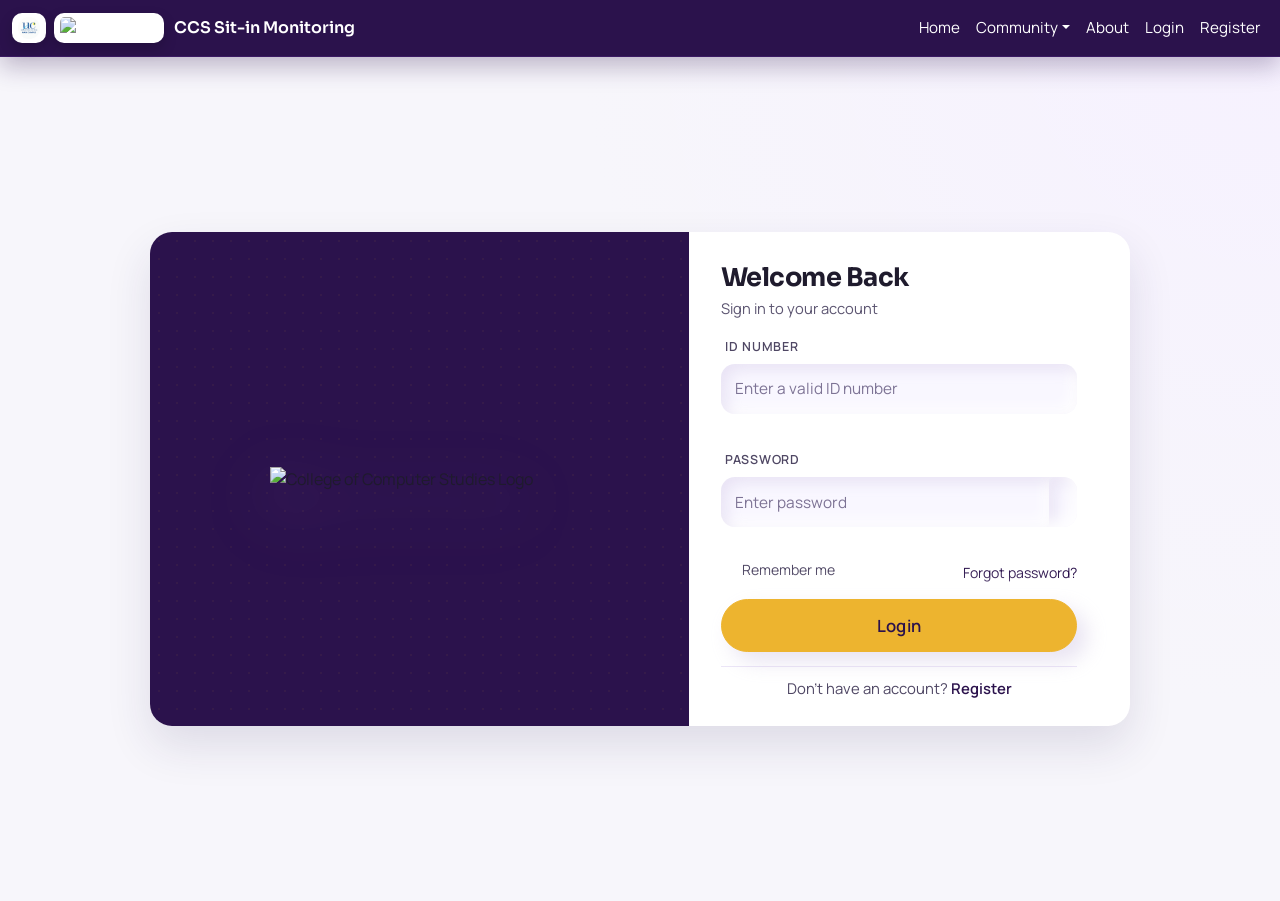
==== admin-dashboard.html @ 580204c5 "Update the UI for login/register, rules feature, and upload images" ====
<!DOCTYPE html>
<html lang="en">
<head>
    <meta charset="UTF-8">
    <meta name="viewport" content="width=device-width, initial-scale=1.0">
    <title>Admin Dashboard - CCS Sit-in Monitoring System</title>
    <link href="https://cdn.jsdelivr.net/npm/bootstrap@5.3.2/dist/css/bootstrap.min.css" rel="stylesheet">
    <link href="https://fonts.googleapis.com/css2?family=Manrope:wght@400;500;600;700;800&family=Sora:wght@500;600;700;800&display=swap" rel="stylesheet">
    <link href="https://cdn.jsdelivr.net/npm/remixicon@4.5.0/fonts/remixicon.css" rel="stylesheet">
    <script src="https://cdn.jsdelivr.net/npm/chart.js@4.4.3/dist/chart.umd.min.js"></script>
    <style>
        *, *::before, *::after { box-sizing: border-box; }

        :root {
            --font-body: 'Manrope', 'Segoe UI', system-ui, sans-serif;
            --font-display: 'Sora', 'Segoe UI', system-ui, sans-serif;
            --bg-0: #081325;
            --bg-1: #0a1d34;
            --bg-2: #0f2b46;
            --panel: rgba(255, 255, 255, 0.06);
            --border: rgba(255, 255, 255, 0.1);
            --text: #e6edf7;
            --muted: rgba(230, 237, 247, 0.62);
            --accent: #2196f3;
            --accent-2: #57c6ff;
            --shadow: 0 18px 50px rgba(0, 0, 0, 0.28);
        }

        body {
            margin: 0;
            min-height: 100vh;
            font-family: var(--font-body);
            background:
                radial-gradient(circle at top left, rgba(33, 150, 243, 0.15), transparent 32%),
                radial-gradient(circle at bottom right, rgba(124, 58, 237, 0.16), transparent 30%),
                linear-gradient(135deg, var(--bg-0) 0%, var(--bg-1) 42%, var(--bg-2) 100%);
            color: var(--text);
            overflow-x: hidden;
        }

        h1, h2, h3, h4, h5, h6,
        .navbar-brand,
        .hero-title,
        .section-title {
            font-family: var(--font-display);
        }

        i[class^="ri-"] {
            font-size: 1.05em;
            vertical-align: -0.12em;
        }

        .orb-container { position: fixed; inset: 0; z-index: 0; pointer-events: none; overflow: hidden; }
        .orb {
            position: absolute;
            border-radius: 50%;
            filter: blur(80px);
            opacity: 0.28;
            animation: orbFloat 18s ease-in-out infinite alternate;
        }
        .orb-1 { width: 400px; height: 400px; background: #2196F3; top: -8%; left: -7%; }
        .orb-2 { width: 330px; height: 330px; background: #7c3aed; bottom: -10%; right: -8%; animation-duration: 24s; animation-delay: -5s; }
        .orb-3 { width: 270px; height: 270px; background: #06b6d4; top: 52%; left: 58%; animation-duration: 22s; animation-delay: -10s; }
        @keyframes orbFloat {
            0% { transform: translate(0, 0) scale(1); }
            33% { transform: translate(60px, -35px) scale(1.08); }
            66% { transform: translate(-30px, 45px) scale(0.96); }
            100% { transform: translate(15px, -18px) scale(1.03); }
        }

        .page-wrapper { position: relative; z-index: 1; }
        .navbar {
            background: rgba(15, 34, 60, 0.72);
            backdrop-filter: blur(18px);
            -webkit-backdrop-filter: blur(18px);
            border-bottom: 1px solid rgba(255,255,255,0.08);
        }
        .navbar-brand {
            color: #fff !important;
            font-size: 1rem;
            font-weight: 600;
            display: inline-flex;
            align-items: center;
            gap: 10px;
            white-space: nowrap;
        }
        .brand-logos {
            display: inline-flex;
            align-items: center;
            gap: 8px;
        }
        .brand-logos img {
            height: 30px;
            width: auto;
            background: #ffffff;
            border-radius: 10px;
            padding: 4px 6px;
            box-shadow: 0 6px 14px rgba(0, 0, 0, 0.18);
            object-fit: contain;
        }
        .nav-link { color: rgba(255,255,255,0.8) !important; }
        .nav-link:hover, .nav-link.active { color: #fff !important; }

        .dashboard-shell { padding: 26px 20px 42px; }
        .section-panel { display: none; animation: panelIn 0.3s ease both; }
        .section-panel.active { display: block; }
        @keyframes panelIn { from { opacity: 0; transform: translateY(14px); } to { opacity: 1; transform: translateY(0); } }

        .glass-card {
            background: var(--panel);
            backdrop-filter: blur(18px);
            -webkit-backdrop-filter: blur(18px);
            border: 1px solid var(--border);
            border-radius: 18px;
            box-shadow: var(--shadow);
        }

        .hero-card { padding: 24px; }
        .hero-header {
            display: flex;
            align-items: center;
            gap: 14px;
            margin-bottom: 10px;
        }
        .hero-logo-mark {
            width: 52px;
            height: 52px;
            border-radius: 14px;
            background: #ffffff;
            padding: 8px;
            box-shadow: 0 10px 22px rgba(43, 18, 76, 0.18);
            object-fit: contain;
        }
        .hero-title-wrap { display: flex; flex-direction: column; gap: 2px; }
        .hero-kicker {
            font-size: 0.78rem;
            letter-spacing: 0.12em;
            text-transform: uppercase;
            color: var(--muted);
            font-weight: 600;
        }
        .hero-title { font-size: clamp(1.7rem, 3vw, 2.4rem); font-weight: 800; margin: 0; }
        .hero-subtitle { color: var(--muted); margin-bottom: 22px; max-width: 62ch; }

        .stats-grid { display: grid; grid-template-columns: repeat(auto-fit, minmax(170px, 1fr)); gap: 14px; }
        .stat-box {
            padding: 18px 16px;
            border-radius: 14px;
            background: rgba(255,255,255,0.04);
            border: 1px solid rgba(255,255,255,0.08);
        }
        .stat-number { font-size: 1.8rem; font-weight: 800; color: #8fd0ff; line-height: 1.1; }
        .stat-label { color: rgba(255,255,255,0.58); font-size: 0.83rem; text-transform: uppercase; letter-spacing: 0.06em; }

        .content-grid { margin-top: 20px; display: grid; grid-template-columns: 1fr 1fr; gap: 20px; }
        .content-card { padding: 22px; }
        .section-title { font-size: 1.03rem; font-weight: 700; margin-bottom: 14px; display: flex; align-items: center; gap: 8px; }
        .section-title i { color: #8fd0ff; }
        .leaderboard-layout { margin-top: 20px; display: grid; grid-template-columns: 1.25fr 0.95fr; gap: 20px; align-items: start; }
        .leaderboard-column { display: flex; flex-direction: column; gap: 20px; }

        .btn-primary-gradient {
            border: none;
            color: #fff;
            border-radius: 12px;
            font-weight: 600;
            padding: 10px 16px;
            background: linear-gradient(135deg, #2196f3, #1976d2);
            box-shadow: 0 8px 26px rgba(33, 150, 243, 0.28);
        }
        .btn-primary-gradient:hover { color: #fff; transform: translateY(-1px); }
        .btn-outline-soft {
            border: 1px solid rgba(255,255,255,0.16);
            color: var(--text);
            border-radius: 12px;
            background: rgba(255,255,255,0.04);
        }
        .btn-outline-soft:hover { color: #fff; background: rgba(255,255,255,0.09); }

        .form-label { color: rgba(255,255,255,0.68); font-size: 0.86rem; margin-bottom: 6px; }
        .form-control, .form-select {
            background: rgba(255,255,255,0.07);
            border: 1px solid rgba(255,255,255,0.12);
            border-radius: 12px;
            color: #fff;
            padding: 10px 12px;
        }
        .form-control::placeholder { color: rgba(255,255,255,0.34); }
        .form-control:focus, .form-select:focus {
            border-color: rgba(33,150,243,0.5);
            background: rgba(255,255,255,0.1);
            box-shadow: 0 0 0 3px rgba(33,150,243,0.14);
            color: #fff;
        }
        .form-select option { background: #10263d; color: #fff; }

        .table-dark-surface {
            --bs-table-bg: transparent;
            --bs-table-color: rgba(255,255,255,0.86);
            --bs-table-border-color: rgba(255,255,255,0.08);
            margin-bottom: 0;
        }
        .table-dark-surface thead th {
            color: #cfe8ff;
            font-size: 0.8rem;
            text-transform: uppercase;
            letter-spacing: 0.04em;
            border-bottom: 1px solid rgba(255,255,255,0.12);
            white-space: nowrap;
        }

        .toast-container-custom {
            position: fixed;
            top: 70px;
            right: 18px;
            z-index: 9999;
            display: flex;
            flex-direction: column;
            gap: 10px;
        }
        .toast-notif {
            padding: 12px 16px;
            border-radius: 12px;
            color: #fff;
            font-size: 0.92rem;
            min-width: 280px;
            backdrop-filter: blur(12px);
            border: 1px solid rgba(255,255,255,0.1);
            animation: toastIn 0.35s ease both;
            display: flex;
            align-items: center;
            gap: 8px;
        }
        .toast-notif.success { background: rgba(22,163,74,0.85); }
        .toast-notif.error { background: rgba(220,38,38,0.85); }
        .toast-notif.warning { background: rgba(234,179,8,0.85); color: #1a1a1a; }
        @keyframes toastIn { from { opacity: 0; transform: translateX(30px); } to { opacity: 1; transform: translateX(0); } }
        @keyframes toastOut { to { opacity: 0; transform: translateX(30px); } }

        .empty-note { color: var(--muted); font-size: 0.9rem; }
        .announcement-feed {
            display: flex;
            flex-direction: column;
            gap: 14px;
            max-height: 540px;
            overflow: auto;
            padding-right: 8px;
        }
        .announcement-feed-item {
            padding: 14px 16px;
            border-radius: 14px;
            background: rgba(255,255,255,0.045);
            border: 1px solid rgba(255,255,255,0.08);
        }
        .announcement-feed-item .announcement-head {
            display: flex;
            flex-wrap: wrap;
            gap: 8px;
            align-items: center;
            margin-bottom: 8px;
            color: #d7ebff;
            font-size: 0.82rem;
        }
        .announcement-feed-item .announcement-title {
            font-weight: 700;
            margin-bottom: 6px;
        }
        .announcement-feed-item .announcement-body {
            color: rgba(255,255,255,0.82);
            line-height: 1.65;
            font-size: 0.94rem;
        }
        .feedback-feed {
            display: flex;
            flex-direction: column;
            gap: 14px;
            max-height: 540px;
            overflow: auto;
            padding-right: 8px;
        }
        .feedback-feed-item {
            padding: 14px 16px;
            border-radius: 14px;
            background: rgba(255,255,255,0.045);
            border: 1px solid rgba(255,255,255,0.08);
        }
        .feedback-feed-item .feedback-head {
            display: flex;
            flex-wrap: wrap;
            gap: 8px;
            align-items: center;
            margin-bottom: 8px;
            color: #d7ebff;
            font-size: 0.82rem;
        }
        .feedback-feed-item .feedback-subject {
            font-weight: 700;
            margin-bottom: 6px;
        }
        .feedback-feed-item .feedback-body {
            color: rgba(255,255,255,0.82);
            line-height: 1.65;
            font-size: 0.94rem;
        }

        @media (max-width: 991px) {
            .stats-grid { grid-template-columns: 1fr; }
            .content-grid { grid-template-columns: 1fr; }
            .leaderboard-layout { grid-template-columns: 1fr; }
        }

        /* Professional Light Theme Override */
        :root {
            --surface-bg: #f7f6fb;
            --surface-card: #ffffff;
            --surface-border: #e6e1f3;
            --text-primary: #1f1b2d;
            --text-muted: #6a637d;
            --brand-primary: #2b124c;
            --brand-primary-hover: #1f0d37;
            --brand-soft: #efe9fb;
            --brand-yellow: #edb42f;
            --brand-yellow-hover: #d9a224;
            --panel: #ffffff;
            --border: #e6e1f3;
            --text: #1f1b2d;
            --muted: #6a637d;
            --accent: #5e3aa1;
            --accent-2: #7a54bc;
            --shadow: 0 10px 24px rgba(44, 31, 79, 0.08);
        }

        body {
            background: radial-gradient(circle at top right, #f6f1ff 0%, rgba(246, 241, 255, 0) 45%), #f7f6fb;
            color: var(--text-primary);
        }
        .orb-container { display: none; }
        .navbar {
            background: var(--brand-primary);
            border-bottom: 1px solid #3b1a63;
            backdrop-filter: none;
            -webkit-backdrop-filter: none;
            box-shadow: 0 10px 24px rgba(43, 18, 76, 0.28);
        }
        .navbar-brand,
        .nav-link,
        .nav-link:hover,
        .nav-link.active { color: #ffffff !important; }

        .admin-nav .navbar-nav {
            gap: 8px;
            align-items: center;
        }
        .admin-nav .nav-link {
            padding: 0.45rem 0.72rem;
            border-radius: 10px;
            font-size: 0.84rem;
            font-weight: 600;
            letter-spacing: 0.01em;
            transition: background-color 0.2s ease, color 0.2s ease;
        }
        .admin-nav .nav-link.active,
        .admin-nav .nav-link:hover {
            background: rgba(237, 180, 47, 0.2);
            color: #ffffff !important;
        }
        .admin-nav .dropdown-menu {
            border-radius: 14px;
            border: 1px solid var(--surface-border);
            box-shadow: 0 12px 26px rgba(43, 18, 76, 0.16);
            min-width: 220px;
            padding: 8px;
        }
        .admin-nav .dropdown-item {
            border-radius: 9px;
            padding: 0.48rem 0.62rem;
            color: var(--text-primary);
            font-size: 0.86rem;
            font-weight: 500;
            display: flex;
            align-items: center;
            gap: 8px;
        }
        .admin-nav .dropdown-item.active,
        .admin-nav .dropdown-item:hover {
            background: #fff4d6;
            color: #2b124c;
        }
        .admin-nav .nav-logout {
            background: rgba(255, 255, 255, 0.12);
            border: 1px solid rgba(255, 255, 255, 0.24);
        }

        .chart-shell {
            padding: 14px;
            border: 1px solid var(--surface-border);
            border-radius: 14px;
            background: linear-gradient(180deg, #ffffff 0%, #fcf9ff 100%);
            box-shadow: inset 0 0 0 1px rgba(255, 255, 255, 0.85);
        }
        .chart-canvas-wrap {
            position: relative;
            width: 100%;
            height: 280px;
        }
        .chart-canvas-wrap.compact {
            height: 240px;
        }
        .chart-caption {
            margin-top: 10px;
            color: var(--text-muted);
            font-size: 0.82rem;
            line-height: 1.45;
        }
        .section-title .title-note {
            margin-left: 8px;
            color: var(--text-muted);
            font-size: 0.78rem;
            font-weight: 500;
        }

        .glass-card,
        .content-card,
        .hero-card {
            background: #ffffff;
            border: 1px solid var(--surface-border);
            box-shadow: var(--shadow);
            backdrop-filter: none;
            -webkit-backdrop-filter: none;
        }

        .hero-title,
        .section-title,
        .announcement-feed-item .announcement-title,
        .feedback-feed-item .feedback-subject {
            color: var(--text-primary);
        }
        .hero-subtitle,
        .empty-note,
        .form-label,
        .stat-label,
        .section-title i,
        .announcement-feed-item .announcement-head,
        .feedback-feed-item .feedback-head {
            color: var(--text-muted) !important;
        }
        .stat-box {
            background: #faf8ff;
            border: 1px solid #e5dcf5;
        }
        .stat-number { color: var(--brand-primary); }

        .btn-primary-gradient {
            background: var(--brand-yellow);
            border: 1px solid var(--brand-yellow);
            color: #2b124c;
            box-shadow: 0 8px 18px rgba(237, 180, 47, 0.3);
        }
        .btn-primary-gradient:hover {
            background: var(--brand-yellow-hover);
            border-color: var(--brand-yellow-hover);
            color: #1f0d37;
        }
        .btn-outline-soft {
            background: #fff9e8;
            border: 1px solid #e3ca88;
            color: #2b124c;
        }
        .btn-outline-soft:hover {
            background: #fdf1cf;
            border-color: #e0bb5a;
            color: #1f0d37;
        }

        .btn-success,
        .btn.btn-success {
            background: var(--brand-yellow);
            border-color: var(--brand-yellow);
            color: #2b124c;
        }
        .btn-success:hover,
        .btn.btn-success:hover {
            background: var(--brand-yellow-hover);
            border-color: var(--brand-yellow-hover);
            color: #1f0d37;
        }

        .form-control,
        .form-select {
            background: #ffffff;
            border: 1px solid #d8d0e9;
            color: var(--text-primary);
        }
        .form-control::placeholder { color: #a097b6; }
        .form-control:focus,
        .form-select:focus {
            border-color: #bca8e3;
            box-shadow: 0 0 0 3px rgba(94, 58, 161, 0.12);
            color: var(--text-primary);
            background: #ffffff;
        }
        .form-select option { background: #ffffff; color: var(--text-primary); }

        .announcement-feed-item,
        .feedback-feed-item {
            background: #ffffff;
            border: 1px solid var(--surface-border);
        }
        .announcement-feed-item .announcement-body,
        .feedback-feed-item .feedback-body {
            color: var(--text-primary);
        }

        .table-dark-surface,
        .table-dark-surface thead th {
            --bs-table-bg: #ffffff;
            --bs-table-color: #1f1b2d;
            --bs-table-border-color: #e6e1f3;
            color: #1f1b2d;
        }
        .table-dark-surface td,
        .table-dark-surface th,
        .text-white,
        .text-light,
        .text-white-50,
        .text-muted {
            color: #1f1b2d !important;
        }

        .toast-notif {
            background: #ffffff;
            border: 1px solid var(--surface-border);
            color: var(--text-primary);
            box-shadow: 0 10px 24px rgba(44, 31, 79, 0.12);
        }
        .toast-notif.success { border-left: 4px solid #2e7d32; }
        .toast-notif.error { border-left: 4px solid #c62828; }
        .toast-notif.warning {
            border-left: 4px solid var(--brand-yellow);
            color: var(--text-primary);
        }
    </style>
</head>
<body>
    <div class="orb-container">
        <div class="orb orb-1"></div>
        <div class="orb orb-2"></div>
        <div class="orb orb-3"></div>
    </div>

    <div class="page-wrapper">
        <nav class="navbar navbar-expand-lg navbar-dark admin-nav">
            <div class="container-fluid">
                <a class="navbar-brand" href="index.html">
                    <span class="brand-logos me-2">
                        <img src="assets/ucmn_logo.jpg" alt="UCMN Logo">
                        <img src="assets/ccs-logo.png" alt="CCS Logo">
                    </span>
                    CCS Sit-in Monitoring
                </a>
                <button class="navbar-toggler" type="button" data-bs-toggle="collapse" data-bs-target="#navbarNav"><span class="navbar-toggler-icon"></span></button>
                <div class="collapse navbar-collapse justify-content-end" id="navbarNav">
                    <ul class="navbar-nav align-items-lg-center">
                        <li class="nav-item"><a class="nav-link active" href="#" data-section="dashboard"><i class="ri-dashboard-3-line me-1"></i>Dashboard</a></li>

                        <li class="nav-item dropdown">
                            <a class="nav-link dropdown-toggle" href="#" role="button" data-bs-toggle="dropdown" aria-expanded="false"><i class="ri-function-line me-1"></i>Operations</a>
                            <ul class="dropdown-menu dropdown-menu-end">
                                <li><a class="dropdown-item" href="#" data-section="search"><i class="ri-search-line"></i>Search Students</a></li>
                                <li><a class="dropdown-item" href="#" data-section="sitin-form"><i class="ri-list-check-2"></i>Sit-in Form</a></li>
                                <li><a class="dropdown-item" href="#" data-section="students"><i class="ri-group-line"></i>Student List</a></li>
                                <li><a class="dropdown-item" href="#" data-section="records"><i class="ri-file-text-line"></i>Current Sit-in</a></li>
                                <li><a class="dropdown-item" href="#" data-section="reservations"><i class="ri-inbox-2-line"></i>Reservations</a></li>
                                <li><a class="dropdown-item" href="#" data-section="history"><i class="ri-time-line"></i>Session History</a></li>
                            </ul>
                        </li>

                        <li class="nav-item dropdown">
                            <a class="nav-link dropdown-toggle" href="#" role="button" data-bs-toggle="dropdown" aria-expanded="false"><i class="ri-line-chart-line me-1"></i>Insights</a>
                            <ul class="dropdown-menu dropdown-menu-end">
                                <li><a class="dropdown-item" href="#" data-section="analytics"><i class="ri-line-chart-line"></i>Analytics</a></li>
                                <li><a class="dropdown-item" href="#" data-section="reports"><i class="ri-file-text-line"></i>Reports</a></li>
                                <li><a class="dropdown-item" href="#" data-section="rewards"><i class="ri-trophy-line"></i>Leaderboard</a></li>
                            </ul>
                        </li>

                        <li class="nav-item dropdown">
                            <a class="nav-link dropdown-toggle" href="#" role="button" data-bs-toggle="dropdown" aria-expanded="false"><i class="ri-chat-3-line me-1"></i>Community</a>
                            <ul class="dropdown-menu dropdown-menu-end">
                                <li><a class="dropdown-item" href="#" data-section="announcements"><i class="ri-megaphone-line"></i>Announcements</a></li>
                                <li><a class="dropdown-item" href="#" data-section="feedback"><i class="ri-chat-3-line"></i>Feedback</a></li>
                            </ul>
                        </li>

                        <li class="nav-item"><a class="nav-link nav-logout" href="#" id="logoutLink"><i class="ri-logout-box-r-line me-1"></i>Logout</a></li>
                    </ul>
                </div>
            </div>
        </nav>

        <div class="toast-container-custom" id="toastContainer"></div>

        <main class="dashboard-shell container-fluid">
            <section class="section-panel active" data-panel="dashboard">
                <div class="glass-card hero-card">
                    <div class="hero-header">
                        <img src="assets/ccs-logo.png" alt="CCS Logo" class="hero-logo-mark">
                        <div class="hero-title-wrap">
                            <span class="hero-kicker">College of Computing Studies</span>
                            <h1 class="hero-title">Admin Command Center</h1>
                        </div>
                    </div>
                    <p class="hero-subtitle">Track student registrations, live sit-in activity, reservations, and reward progress from a single organized view.</p>
                    <div class="stats-grid">
                        <div class="stat-box">
                            <div class="stat-number" id="registeredCount">0</div>
                            <div class="stat-label">Students Registered</div>
                        </div>
                        <div class="stat-box">
                            <div class="stat-number" id="currentCount">0</div>
                            <div class="stat-label">Currently Sit-in</div>
                        </div>
                        <div class="stat-box">
                            <div class="stat-number" id="totalSitinCount">0</div>
                            <div class="stat-label">Total Sit-in</div>
                        </div>
                        <div class="stat-box">
                            <div class="stat-number" id="pendingReservationCount">0</div>
                            <div class="stat-label">Pending Reservations</div>
                        </div>
                        <div class="stat-box">
                            <div class="stat-number" id="totalRewardPoints">0</div>
                            <div class="stat-label">Reward Points</div>
                        </div>
                    </div>
                </div>

                <div class="content-grid">
                    <div class="glass-card content-card">
                        <div class="section-title"><i class="ri-pie-chart-line"></i>Language Usage <span class="title-note">Most used lab purposes</span></div>
                        <div class="chart-shell">
                            <div class="chart-canvas-wrap compact">
                                <canvas id="languagePieChart"></canvas>
                            </div>
                            <div class="chart-caption">Distribution is generated from completed and active sit-in sessions.</div>
                        </div>
                    </div>
                    <div class="glass-card content-card">
                        <div class="section-title"><i class="ri-flashlight-line"></i>Quick Actions</div>
                        <div class="d-flex flex-wrap gap-2 mb-3">
                            <button class="btn btn-primary-gradient" data-section-jump="search"><i class="ri-search-line me-1"></i>Search Student</button>
                            <button class="btn btn-outline-soft" data-section-jump="sitin-form"><i class="ri-list-check-2 me-1"></i>Open Sit-in Form</button>
                        </div>
                        <div class="empty-note">Use Search to find registered students, then open the sit-in form and submit a session.</div>
                    </div>
                </div>
            </section>

            <section class="section-panel" data-panel="announcements">
                <div class="content-grid">
                    <div class="glass-card content-card">
                        <div class="section-title mb-3"><i class="ri-megaphone-line"></i>Post Announcement</div>
                        <form id="announcementForm" class="row g-3" novalidate>
                            <div class="col-12">
                                <label class="form-label" for="announcementTitle">Title</label>
                                <input type="text" id="announcementTitle" class="form-control" placeholder="Enter announcement title" required>
                            </div>
                            <div class="col-md-6">
                                <label class="form-label" for="announcementAudience">Audience</label>
                                <select id="announcementAudience" class="form-select">
                                    <option value="student">Students</option>
                                    <option value="admin">Admins</option>
                                    <option value="all">Everyone</option>
                                </select>
                            </div>
                            <div class="col-12">
                                <label class="form-label" for="announcementBody">Message</label>
                                <textarea id="announcementBody" class="form-control" rows="6" placeholder="Write the announcement message here" required></textarea>
                            </div>
                            <div class="col-12 d-flex flex-wrap gap-2">
                                <button type="submit" class="btn btn-primary-gradient"><i class="ri-send-plane-2-line me-1"></i>Post Announcement</button>
                                <button type="button" id="refreshAnnouncementsBtn" class="btn btn-outline-soft"><i class="ri-refresh-line me-1"></i>Refresh List</button>
                            </div>
                        </form>
                    </div>

                    <div class="glass-card content-card">
                        <div class="d-flex flex-wrap justify-content-between align-items-center gap-2 mb-3">
                            <div class="section-title mb-0"><i class="ri-list-unordered"></i>Recent Announcements</div>
                        </div>
                        <div class="announcement-feed" id="adminAnnouncementList">
                            <div class="empty-note">Loading announcements...</div>
                        </div>
                    </div>
                </div>

                <div class="content-grid mt-3">
                    <div class="glass-card content-card">
                        <div class="section-title mb-3"><i class="ri-file-text-line"></i>Post Lab Rules</div>
                        <form id="ruleForm" class="row g-3" novalidate>
                            <div class="col-12">
                                <label class="form-label" for="ruleTitle">Title</label>
                                <input type="text" id="ruleTitle" class="form-control" placeholder="Enter rule title" required>
                            </div>
                            <div class="col-12">
                                <label class="form-label" for="ruleBody">Rule Details</label>
                                <textarea id="ruleBody" class="form-control" rows="5" placeholder="Write the lab rule or regulation here" required></textarea>
                            </div>
                            <div class="col-12 d-flex flex-wrap gap-2">
                                <button type="submit" class="btn btn-primary-gradient"><i class="ri-send-plane-2-line me-1"></i>Post Rule</button>
                                <button type="button" id="refreshRulesBtn" class="btn btn-outline-soft"><i class="ri-refresh-line me-1"></i>Refresh Rules</button>
                            </div>
                        </form>
                    </div>

                    <div class="glass-card content-card">
                        <div class="d-flex flex-wrap justify-content-between align-items-center gap-2 mb-3">
                            <div class="section-title mb-0"><i class="ri-file-list-3-line"></i>Active Rules</div>
                        </div>
                        <div class="announcement-feed" id="adminRuleList">
                            <div class="empty-note">Loading rules...</div>
                        </div>
                    </div>
                </div>
            </section>

            <section class="section-panel" data-panel="feedback">
                <div class="content-grid">
                    <div class="glass-card content-card">
                        <div class="section-title mb-3"><i class="ri-chat-3-line"></i>Feedback Inbox</div>
                        <div class="feedback-feed" id="adminFeedbackList">
                            <div class="empty-note">Loading feedback...</div>
                        </div>
                    </div>

                    <div class="glass-card content-card">
                        <div class="section-title mb-3"><i class="ri-checkbox-line"></i>Review Notes</div>
                        <div class="empty-note mb-3">Use the reviewed button to mark items you have already handled.</div>
                        <div class="empty-note">New feedback entries appear here in reverse chronological order.</div>
                    </div>
                </div>
            </section>

            <section class="section-panel" data-panel="search">
                <div class="glass-card content-card">
                    <div class="section-title"><i class="ri-search-line"></i>Search Registered Students</div>
                    <div class="row g-2 mb-3">
                        <div class="col-md-8">
                            <input type="text" id="searchInput" class="form-control" placeholder="Search ID number, name, email, or course...">
                        </div>
                        <div class="col-md-4 d-grid">
                            <button id="searchBtn" class="btn btn-primary-gradient"><i class="ri-search-line me-1"></i>Search</button>
                        </div>
                    </div>
                    <div class="table-responsive">
                        <table class="table table-dark-surface align-middle">
                            <thead>
                                <tr>
                                    <th>ID Number</th>
                                    <th>Name</th>
                                    <th>Course</th>
                                    <th>Year</th>
                                    <th>Email</th>
                                    <th>Action</th>
                                </tr>
                            </thead>
                            <tbody id="searchBody">
                                <tr><td colspan="6" class="text-center py-4 text-white-50">Search for registered students.</td></tr>
                            </tbody>
                        </table>
                    </div>
                </div>
            </section>

            <section class="section-panel" data-panel="sitin-form">
                <div class="glass-card content-card">
                    <div class="section-title"><i class="ri-list-check-2"></i>Sit-in Form</div>
                    <form id="sitinForm" class="row g-3" novalidate>
                        <div class="col-md-4">
                            <label class="form-label" for="formIdNumber">ID Number</label>
                            <input type="text" id="formIdNumber" class="form-control" placeholder="Select/search a student" required>
                        </div>
                        <div class="col-md-4">
                            <label class="form-label" for="formStudentName">Student Name</label>
                            <input type="text" id="formStudentName" class="form-control" readonly>
                        </div>
                        <div class="col-md-4">
                            <label class="form-label" for="formRemaining">Remaining Session</label>
                            <input type="number" id="formRemaining" class="form-control" value="30" readonly>
                        </div>
                        <div class="col-md-4">
                            <label class="form-label" for="formLab">Sit Lab</label>
                            <select id="formLab" class="form-select" required>
                                <option value="">Select a lab</option>
                                <option value="S1">S1</option>
                                <option value="S2">S2</option>
                                <option value="S3">S3</option>
                                <option value="S4">S4</option>
                                <option value="S5">S5</option>
                                <option value="S6">S6</option>
                                <option value="S7">S7</option>
                                <option value="S8">S8</option>
                                <option value="S9">S9</option>
                                <option value="S10">S10</option>
                                <option value="S11">S11</option>
                                <option value="S12">S12</option>
                                <option value="S13">S13</option>
                                <option value="S14">S14</option>
                                <option value="S15">S15</option>
                                <option value="S16">S16</option>
                                <option value="S17">S17</option>
                                <option value="S18">S18</option>
                                <option value="S19">S19</option>
                                <option value="S20">S20</option>
                                <option value="S21">S21</option>
                                <option value="S22">S22</option>
                                <option value="S23">S23</option>
                                <option value="S24">S24</option>
                                <option value="S25">S25</option>
                                <option value="S26">S26</option>
                                <option value="S27">S27</option>
                                <option value="S28">S28</option>
                                <option value="S29">S29</option>
                                <option value="S30">S30</option>
                                <option value="S31">S31</option>
                                <option value="S32">S32</option>
                                <option value="S33">S33</option>
                                <option value="S34">S34</option>
                                <option value="S35">S35</option>
                                <option value="S36">S36</option>
                                <option value="S37">S37</option>
                                <option value="S38">S38</option>
                                <option value="S39">S39</option>
                                <option value="S40">S40</option>
                                <option value="S41">S41</option>
                                <option value="S42">S42</option>
                                <option value="S43">S43</option>
                                <option value="S44">S44</option>
                                <option value="S45">S45</option>
                                <option value="S46">S46</option>
                                <option value="S47">S47</option>
                                <option value="S48">S48</option>
                                <option value="S49">S49</option>
                                <option value="S50">S50</option>
                            </select>
                        </div>
                        <div class="col-md-4">
                            <label class="form-label" for="formPurpose">Purpose / Language</label>
                            <select id="formPurpose" class="form-select" required>
                                <option value="">Select language/use</option>
                                <option value="C Programming">C Programming</option>
                                <option value="Java">Java</option>
                                <option value="Python">Python</option>
                                <option value="Web Development">Web Development</option>
                                <option value="Database">Database</option>
                                <option value="Other">Other</option>
                            </select>
                            <div class="small-note mt-2">The selected language/use will be stored in the sit-in record.</div>
                        </div>
                        <div class="col-md-4">
                            <label class="form-label" for="formPurposeCustom">Custom Note (optional)</label>
                            <input type="text" id="formPurposeCustom" class="form-control" placeholder="e.g. Data Structures Lab">
                        </div>
                        <div class="col-12 d-flex flex-wrap gap-2">
                            <button type="submit" class="btn btn-primary-gradient"><i class="ri-checkbox-circle-line me-1"></i>Save Sit-in</button>
                            <button type="button" id="clearFormBtn" class="btn btn-outline-soft"><i class="ri-restart-line me-1"></i>Clear</button>
                        </div>
                    </form>
                </div>
            </section>

            <section class="section-panel" data-panel="students">
                <div class="glass-card content-card">
                    <div class="section-title"><i class="ri-group-line"></i>Students Information</div>
                    <div class="table-responsive">
                        <table class="table table-dark-surface align-middle">
                            <thead>
                                <tr>
                                    <th>ID Number</th>
                                    <th>Name</th>
                                    <th>Course</th>
                                    <th>Year</th>
                                    <th>Email</th>
                                    <th>Address</th>
                                    <th>Action</th>
                                </tr>
                            </thead>
                            <tbody id="studentsBody">
                                <tr><td colspan="7" class="text-center py-4 text-white-50">Loading students...</td></tr>
                            </tbody>
                        </table>
                    </div>
                </div>
            </section>

            <section class="section-panel" data-panel="records">
                <div class="glass-card content-card">
                    <div class="d-flex flex-wrap justify-content-between align-items-center gap-2 mb-2">
                        <div class="section-title mb-0"><i class="ri-file-text-line"></i>Current Sit-in Records</div>
                        <button id="refreshRecordsBtn" class="btn btn-outline-soft btn-sm"><i class="ri-refresh-line me-1"></i>Refresh</button>
                    </div>
                    <div class="table-responsive">
                        <table class="table table-dark-surface align-middle">
                            <thead>
                                <tr>
                                    <th>Sit ID</th>
                                    <th>ID Number</th>
                                    <th>Name</th>
                                    <th>Purpose</th>
                                    <th>Lab</th>
                                    <th>Duration</th>
                                    <th>Remaining</th>
                                    <th>Time In</th>
                                    <th>Action</th>
                                </tr>
                            </thead>
                            <tbody id="recordsBody">
                                <tr><td colspan="8" class="text-center py-4 text-white-50">No current sit-in records.</td></tr>
                            </tbody>
                        </table>
                    </div>
                </div>
            </section>

            <section class="section-panel" data-panel="reservations">
                <div class="glass-card content-card">
                    <div class="d-flex flex-wrap justify-content-between align-items-center gap-2 mb-2">
                        <div class="section-title mb-0"><i class="ri-inbox-2-line"></i>Reservation Inbox</div>
                        <button id="refreshReservationsBtn" class="btn btn-outline-soft btn-sm"><i class="ri-refresh-line me-1"></i>Refresh</button>
                    </div>
                    <div class="table-responsive">
                        <table class="table table-dark-surface align-middle">
                            <thead>
                                <tr>
                                    <th>ID Number</th>
                                    <th>Name</th>
                                    <th>Lab</th>
                                    <th>Purpose</th>
                                    <th>Preferred Date</th>
                                    <th>Preferred Time</th>
                                    <th>Status</th>
                                    <th>Action</th>
                                </tr>
                            </thead>
                            <tbody id="reservationsBody">
                                <tr><td colspan="8" class="text-center py-4 text-white-50">No reservation requests yet.</td></tr>
                            </tbody>
                        </table>
                    </div>
                </div>
            </section>

            <section class="section-panel" data-panel="history">
                <div class="glass-card content-card">
                    <div class="d-flex flex-wrap justify-content-between align-items-center gap-2 mb-2">
                        <div class="section-title mb-0"><i class="ri-time-line"></i>Session History</div>
                        <button id="refreshHistoryBtn" class="btn btn-outline-soft btn-sm"><i class="ri-refresh-line me-1"></i>Refresh</button>
                    </div>
                    <div class="table-responsive">
                        <table class="table table-dark-surface align-middle">
                            <thead>
                                <tr>
                                    <th>ID Number</th>
                                    <th>Name</th>
                                    <th>Purpose</th>
                                    <th>Lab</th>
                                    <th>Time In</th>
                                    <th>Duration</th>
                                    <th>Time Out</th>
                                    <th>Status</th>
                                </tr>
                            </thead>
                            <tbody id="historyBodyAdmin">
                                <tr><td colspan="8" class="text-center py-4 text-white-50">No session history available yet.</td></tr>
                            </tbody>
                        </table>
                    </div>
                </div>
            </section>

            <section class="section-panel" data-panel="analytics">
                <div class="content-grid">
                    <div class="glass-card content-card">
                        <div class="section-title"><i class="ri-pie-chart-line"></i>Reservation Status <span class="title-note">Pending, approved, rejected</span></div>
                        <div class="chart-shell">
                            <div class="chart-canvas-wrap">
                                <canvas id="reservationStatusChart"></canvas>
                            </div>
                            <div class="chart-caption">Track the current flow of reservation requests to quickly spot bottlenecks.</div>
                        </div>
                    </div>
                    <div class="glass-card content-card">
                        <div class="section-title"><i class="ri-bar-chart-2-line"></i>Leaderboard Analytics <span class="title-note">Top weighted performance</span></div>
                        <div class="chart-shell">
                            <div class="chart-canvas-wrap">
                                <canvas id="leaderboardChart"></canvas>
                            </div>
                            <div class="chart-caption">Scores follow the weighted model already implemented in your system.</div>
                        </div>
                    </div>
                </div>

                <div class="content-grid mt-4">
                    <div class="glass-card content-card">
                        <div class="section-title"><i class="ri-pulse-line"></i>Dashboard Highlights</div>
                        <div class="stats-grid">
                            <div class="stat-box"><div class="stat-number" id="analyticsStudents">0</div><div class="stat-label">Students</div></div>
                            <div class="stat-box"><div class="stat-number" id="analyticsActive">0</div><div class="stat-label">Active Sessions</div></div>
                            <div class="stat-box"><div class="stat-number" id="analyticsPending">0</div><div class="stat-label">Pending Reservations</div></div>
                            <div class="stat-box"><div class="stat-number" id="analyticsRewards">0</div><div class="stat-label">Reward Points</div></div>
                        </div>
                    </div>
                    <div class="glass-card content-card">
                        <div class="section-title"><i class="ri-lightbulb-line"></i>Analytics Notes</div>
                        <ul class="rules-list ps-3 mb-0">
                            <li>Reservation status is grouped from the live reservation queue.</li>
                            <li>Leaderboard ranking reflects the 50/30/20 weighting already used by the system.</li>
                            <li>Use the reports tab to export the same data for submission or review.</li>
                        </ul>
                    </div>
                </div>
            </section>

            <section class="section-panel" data-panel="reports">
                <div class="content-grid">
                    <div class="glass-card content-card">
                        <div class="section-title"><i class="ri-file-download-line"></i>Generate Reports</div>
                        <div class="empty-note mb-3">Export the current dashboard data as CSV files.</div>
                        <div class="d-grid gap-2">
                            <button class="btn btn-primary-gradient" id="downloadStudentsReportBtn"><i class="ri-group-line me-1"></i>Download Student Report</button>
                            <button class="btn btn-outline-soft" id="downloadReservationsReportBtn"><i class="ri-inbox-2-line me-1"></i>Download Reservation Report</button>
                            <button class="btn btn-outline-soft" id="downloadHistoryReportBtn"><i class="ri-time-line me-1"></i>Download Session History Report</button>
                            <button class="btn btn-outline-soft" id="downloadLeaderboardReportBtn"><i class="ri-trophy-line me-1"></i>Download Leaderboard Report</button>
                        </div>
                    </div>
                    <div class="glass-card content-card">
                        <div class="section-title"><i class="ri-file-check-line"></i>Report Notes</div>
                        <ul class="rules-list ps-3 mb-0">
                            <li>Reports use the data already loaded in the admin dashboard.</li>
                            <li>CSV exports can be opened directly in Excel or Google Sheets.</li>
                            <li>Leaderboard exports include the weighted score breakdown.</li>
                        </ul>
                    </div>
                </div>
            </section>

            <section class="section-panel" data-panel="rewards">
                <div class="leaderboard-layout">
                    <div class="leaderboard-column">
                        <div class="glass-card content-card">
                            <div class="section-title"><i class="ri-trophy-line"></i>Leaderboard</div>
                            <div class="empty-note mb-3">Ranking uses 50% earned points, 30% total sit-in hours, and 20% task completion.</div>
                            <div class="table-responsive">
                                <table class="table table-dark-surface align-middle">
                                    <thead>
                                        <tr>
                                            <th>Rank</th>
                                            <th>Student</th>
                                            <th>Points</th>
                                            <th>Hours</th>
                                            <th>Tasks</th>
                                            <th>Score</th>
                                        </tr>
                                    </thead>
                                    <tbody id="leaderboardBody">
                                        <tr><td colspan="6" class="text-center py-4 text-white-50">Loading leaderboard...</td></tr>
                                    </tbody>
                                </table>
                            </div>
                        </div>

                        <div class="glass-card content-card">
                            <div class="section-title"><i class="ri-gift-line"></i>Award Reward Points</div>
                            <form id="rewardForm" class="row g-3" novalidate>
                                <div class="col-12">
                                    <label class="form-label" for="rewardIdNumber">ID Number</label>
                                    <input type="text" id="rewardIdNumber" class="form-control" placeholder="Enter student ID number" required>
                                </div>
                                <div class="col-12">
                                    <label class="form-label" for="rewardPoints">Points</label>
                                    <input type="number" id="rewardPoints" class="form-control" min="1" value="1" required>
                                </div>
                                <div class="col-12">
                                    <label class="form-label" for="rewardDescription">Description</label>
                                    <textarea id="rewardDescription" class="form-control" rows="4" placeholder="Reason for awarding points" required></textarea>
                                </div>
                                <div class="col-12 d-flex flex-wrap gap-2">
                                    <button type="submit" class="btn btn-primary-gradient"><i class="ri-checkbox-circle-line me-1"></i>Award Points</button>
                                    <button type="button" class="btn btn-outline-soft" id="clearRewardFormBtn"><i class="ri-restart-line me-1"></i>Clear</button>
                                </div>
                            </form>
                        </div>
                    </div>

                    <div class="leaderboard-column">
                        <div class="glass-card content-card">
                            <div class="section-title"><i class="ri-lightbulb-line"></i>Scoring Breakdown</div>
                            <div class="small-note mb-3">This matches the percentages from the sketch.</div>
                            <div class="d-grid gap-3">
                                <div>
                                    <div class="d-flex justify-content-between small mb-1"><span>Earned Points</span><span>50%</span></div>
                                    <div class="progress" style="height: 10px; background: rgba(255,255,255,0.08);"><div class="progress-bar" style="width: 50%; background: linear-gradient(135deg, #2196f3, #57c6ff);"></div></div>
                                </div>
                                <div>
                                    <div class="d-flex justify-content-between small mb-1"><span>Total Sit-in Hours</span><span>30%</span></div>
                                    <div class="progress" style="height: 10px; background: rgba(255,255,255,0.08);"><div class="progress-bar" style="width: 30%; background: linear-gradient(135deg, #7c3aed, #a78bfa);"></div></div>
                                </div>
                                <div>
                                    <div class="d-flex justify-content-between small mb-1"><span>Task Completed</span><span>20%</span></div>
                                    <div class="progress" style="height: 10px; background: rgba(255,255,255,0.08);"><div class="progress-bar" style="width: 20%; background: linear-gradient(135deg, #16a34a, #4ade80);"></div></div>
                                </div>
                            </div>
                        </div>

                        <div class="glass-card content-card">
                            <div class="section-title"><i class="ri-bar-chart-2-fill"></i>Leaderboard Bar Graph</div>
                            <div class="empty-note mb-3">Different colors show points, hours, and tasks contributions for the top five students.</div>
                            <div style="height: 320px;">
                                <canvas id="leaderboardSectionChart"></canvas>
                            </div>
                        </div>
                    </div>
                </div>

                <div class="glass-card content-card mt-4">
                    <div class="section-title"><i class="ri-time-line"></i>Reward History</div>
                    <div class="table-responsive">
                        <table class="table table-dark-surface align-middle">
                            <thead>
                                <tr>
                                    <th>Date</th>
                                    <th>Student</th>
                                    <th>Type</th>
                                    <th>Description</th>
                                    <th>Points</th>
                                </tr>
                            </thead>
                            <tbody id="rewardHistoryBody">
                                <tr><td colspan="5" class="text-center py-4 text-white-50">Loading reward history...</td></tr>
                            </tbody>
                        </table>
                    </div>
                </div>
            </section>
        </main>
    </div>

    <script src="https://cdn.jsdelivr.net/npm/bootstrap@5.3.2/dist/js/bootstrap.bundle.min.js"></script>
    <script>
        const API_BASE = 'backend/api/index.php';
        const USER_KEY = 'ccs_user';
        let languageChart = null;
        let reservationStatusChart = null;
        let leaderboardChart = null;
        let leaderboardSectionChart = null;
        let studentCache = [];
        let reservationCache = [];
        let announcementCache = [];
        let ruleCache = [];
        let feedbackCache = [];
        let adminHistoryCache = [];
        let rewardHistoryCache = [];
        let adminLeaderboardCache = [];

        function uiColor(variableName, fallback) {
            const value = getComputedStyle(document.documentElement).getPropertyValue(variableName).trim();
            return value || fallback;
        }

        function getChartTheme() {
            return {
                text: uiColor('--text-primary', '#1f1b2d'),
                muted: uiColor('--text-muted', '#6a637d'),
                border: uiColor('--surface-border', '#e6e1f3'),
                brand: uiColor('--brand-primary', '#2b124c'),
                brandSoft: uiColor('--brand-soft', '#efe9fb'),
                yellow: uiColor('--brand-yellow', '#edb42f'),
                yellowHover: uiColor('--brand-yellow-hover', '#d9a224')
            };
        }

        const userRaw = localStorage.getItem(USER_KEY);
        if (!userRaw) {
            window.location.href = 'login.html';
        }
        const user = userRaw ? JSON.parse(userRaw) : null;
        if (user && user.role !== 'admin') {
            window.location.href = 'dashboard.html';
        }

        function showToast(message, type = 'success') {
            const container = document.getElementById('toastContainer');
            const icons = { success: 'ri-checkbox-circle-fill', error: 'ri-close-circle-fill', warning: 'ri-error-warning-fill' };
            const toast = document.createElement('div');
            toast.className = `toast-notif ${type}`;
            toast.innerHTML = `<i class="${icons[type] || icons.success}"></i><span>${message}</span>`;
            container.appendChild(toast);
            setTimeout(() => {
                toast.style.animation = 'toastOut 0.3s forwards';
                setTimeout(() => toast.remove(), 300);
            }, 3200);
        }

        function setActiveSection(sectionName) {
            document.querySelectorAll('.section-panel').forEach(panel => {
                panel.classList.toggle('active', panel.dataset.panel === sectionName);
            });
            document.querySelectorAll('[data-section]').forEach(link => {
                link.classList.toggle('active', link.dataset.section === sectionName);
            });
        }

        async function apiGet(action, query = '') {
            const url = `${API_BASE}?action=${encodeURIComponent(action)}${query ? `&${query}` : ''}`;
            const res = await fetch(url);
            return await res.json();
        }

        async function apiPost(action, payload) {
            const res = await fetch(`${API_BASE}?action=${encodeURIComponent(action)}`, {
                method: 'POST',
                headers: { 'Content-Type': 'application/json' },
                body: JSON.stringify(payload)
            });
            return await res.json();
        }

        function renderLanguageChart(data) {
            const labels = Object.keys(data || {});
            const values = Object.values(data || {});
            const ctx = document.getElementById('languagePieChart');
            if (!ctx) return;
            const theme = getChartTheme();
            if (languageChart) languageChart.destroy();
            languageChart = new Chart(ctx, {
                type: 'pie',
                data: {
                    labels,
                    datasets: [{
                        data: values,
                        backgroundColor: ['#2b124c', '#5e3aa1', '#7a54bc', '#9b83cf', '#edb42f', '#d9a224'],
                        borderColor: '#ffffff',
                        borderWidth: 2
                    }]
                },
                options: {
                    maintainAspectRatio: false,
                    plugins: {
                        legend: {
                            position: 'bottom',
                            labels: {
                                color: theme.text,
                                usePointStyle: true,
                                boxWidth: 10,
                                padding: 14
                            }
                        },
                        tooltip: {
                            backgroundColor: '#ffffff',
                            titleColor: theme.text,
                            bodyColor: theme.text,
                            borderColor: theme.border,
                            borderWidth: 1
                        }
                    }
                }
            });
        }

        function renderSearchStudents(students) {
            const tbody = document.getElementById('searchBody');
            if (!students.length) {
                tbody.innerHTML = '<tr><td colspan="6" class="text-center py-4 text-white-50">No student found.</td></tr>';
                return;
            }
            tbody.innerHTML = students.map(student => {
                const fullName = [student.first_name, student.middle_name, student.last_name].filter(Boolean).join(' ').replace(/\s+/g, ' ').trim();
                return `
                    <tr>
                        <td>${student.id_number}</td>
                        <td>${fullName}</td>
                        <td>${student.course}</td>
                        <td>${student.year_level}</td>
                        <td>${student.email || '-'}</td>
                        <td class="d-flex flex-wrap gap-2">
                            <button class="btn btn-primary-gradient btn-sm" data-use-student="${student.id}"><i class="ri-add-circle-line me-1"></i> Sit-in</button>
                            <button class="btn btn-outline-soft btn-sm" data-reset-sessions="${student.id}" data-id-number="${student.id_number}"><i class="ri-restart-line me-1"></i>Reset</button>
                        </td>
                    </tr>
                `;
            }).join('');
        }

        function renderStudentsList(students) {
            const tbody = document.getElementById('studentsBody');
            if (!students.length) {
                tbody.innerHTML = '<tr><td colspan="7" class="text-center py-4 text-white-50">No registered students found.</td></tr>';
                return;
            }
            tbody.innerHTML = students.map(student => {
                const fullName = [student.first_name, student.middle_name, student.last_name].filter(Boolean).join(' ').replace(/\s+/g, ' ').trim();
                return `
                    <tr>
                        <td>${student.id_number}</td>
                        <td>${fullName}</td>
                        <td>${student.course}</td>
                        <td>${student.year_level}</td>
                        <td>${student.email || '-'}</td>
                        <td>${student.address || '-'}</td>
                        <td class="d-flex flex-wrap gap-2">
                            <button class="btn btn-outline-soft btn-sm" data-use-student="${student.id}"><i class="ri-list-check-2 me-1"></i>Sit-in</button>
                            <button class="btn btn-outline-soft btn-sm" data-reset-sessions="${student.id}" data-id-number="${student.id_number}"><i class="ri-restart-line me-1"></i>Reset</button>
                        </td>
                    </tr>
                `;
            }).join('');
        }

        function renderCurrentRecords(records) {
            const tbody = document.getElementById('recordsBody');
            if (!records.length) {
                tbody.innerHTML = '<tr><td colspan="8" class="text-center py-4 text-white-50">No current sit-in records.</td></tr>';
                return;
            }
            tbody.innerHTML = records.map(record => `
                <tr>
                    <td>${record.id}</td>
                    <td>${record.id_number}</td>
                    <td>${record.first_name} ${record.last_name}</td>
                    <td>${record.purpose}</td>
                    <td>${record.lab_room}</td>
                    <td>${record.elapsed_time || '-'}</td>
                    <td>${record.remaining_sessions}</td>
                    <td>${new Date(record.time_in).toLocaleString()}</td>
                    <td><button class="btn btn-danger btn-sm" data-end-session="${record.id}"><i class="ri-stop-circle-line me-1"></i>End</button></td>
                </tr>
            `).join('');
        }

        function renderReservations(reservations) {
            const tbody = document.getElementById('reservationsBody');
            if (!reservations.length) {
                tbody.innerHTML = '<tr><td colspan="8" class="text-center py-4 text-white-50">No reservation requests yet.</td></tr>';
                return;
            }

            tbody.innerHTML = reservations.map(reservation => {
                const fullName = [reservation.first_name, reservation.last_name].filter(Boolean).join(' ').trim();
                const statusBadge = reservation.status === 'approved'
                    ? '<span class="badge text-bg-success">Approved</span>'
                    : reservation.status === 'rejected'
                        ? '<span class="badge text-bg-danger">Rejected</span>'
                        : '<span class="badge text-bg-warning">Pending</span>';

                const actionButtons = reservation.status === 'pending'
                    ? `
                        <button class="btn btn-success btn-sm me-1" data-approve-reservation="${reservation.id}"><i class="ri-check-line me-1"></i>Approve</button>
                        <button class="btn btn-outline-soft btn-sm" data-reject-reservation="${reservation.id}"><i class="ri-close-line me-1"></i>Reject</button>
                    `
                    : '-';

                return `
                    <tr>
                        <td>${reservation.id_number}</td>
                        <td>${fullName}</td>
                        <td>${reservation.lab_room}</td>
                        <td>${reservation.purpose}</td>
                        <td>${reservation.preferred_date || '-'}</td>
                        <td>${reservation.preferred_time || '-'}</td>
                        <td>${statusBadge}</td>
                        <td>${actionButtons}</td>
                    </tr>
                `;
            }).join('');
        }

        function formatHours(seconds) {
            return (Number(seconds || 0) / 3600).toFixed(1);
        }

        function renderLeaderboard(leaderboard) {
            const tbody = document.getElementById('leaderboardBody');
            if (!tbody) return;

            if (!leaderboard.length) {
                tbody.innerHTML = '<tr><td colspan="6" class="text-center py-4 text-white-50">No leaderboard data available yet.</td></tr>';
                return;
            }

            tbody.innerHTML = leaderboard.map((student, index) => {
                const fullName = [student.first_name, student.last_name].filter(Boolean).join(' ').trim();
                return `
                    <tr>
                        <td>#${index + 1}</td>
                        <td>${fullName}<div class="small text-white-50">${student.id_number}</div></td>
                        <td>${student.reward_points ?? 0}</td>
                        <td>${student.total_hours ?? 0}</td>
                        <td>${student.completed_sessions ?? 0}</td>
                        <td>
                            <div class="fw-semibold">${student.leaderboard_score ?? 0}</div>
                            <div class="small text-white-50">50/30/20 weighted</div>
                        </td>
                    </tr>
                `;
            }).join('');
        }

        function renderReservationStatusAnalytics(reservations) {
            const canvas = document.getElementById('reservationStatusChart');
            if (!canvas) return;
            const theme = getChartTheme();

            const statusCounts = { pending: 0, approved: 0, rejected: 0 };
            reservations.forEach(item => {
                const status = item.status || 'pending';
                if (statusCounts[status] !== undefined) {
                    statusCounts[status] += 1;
                }
            });

            if (reservationStatusChart) reservationStatusChart.destroy();
            reservationStatusChart = new Chart(canvas, {
                type: 'doughnut',
                data: {
                    labels: ['Pending', 'Approved', 'Rejected'],
                    datasets: [{
                        data: [statusCounts.pending, statusCounts.approved, statusCounts.rejected],
                        backgroundColor: [theme.yellow, '#2b124c', '#7a54bc'],
                        borderColor: '#ffffff',
                        borderWidth: 2,
                        hoverOffset: 6
                    }]
                },
                options: {
                    maintainAspectRatio: false,
                    cutout: '56%',
                    plugins: {
                        legend: {
                            position: 'bottom',
                            labels: {
                                color: theme.text,
                                usePointStyle: true,
                                boxWidth: 10,
                                padding: 14
                            }
                        },
                        tooltip: {
                            backgroundColor: '#ffffff',
                            titleColor: theme.text,
                            bodyColor: theme.text,
                            borderColor: theme.border,
                            borderWidth: 1
                        }
                    }
                }
            });
        }

        function renderLeaderboardAnalytics(leaderboard) {
            const canvas = document.getElementById('leaderboardChart');
            if (!canvas) return;
            const theme = getChartTheme();

            const topEntries = (leaderboard || []).slice(0, 5);
            if (leaderboardChart) leaderboardChart.destroy();
            leaderboardChart = new Chart(canvas, {
                type: 'bar',
                data: {
                    labels: topEntries.map(item => [item.first_name, item.last_name].filter(Boolean).join(' ').trim() || item.id_number),
                    datasets: [{
                        label: 'Weighted Score',
                        data: topEntries.map(item => Number(item.leaderboard_score || 0)),
                        backgroundColor: theme.yellow,
                        borderColor: theme.yellowHover,
                        borderWidth: 1,
                        borderRadius: 8
                    }]
                },
                options: {
                    maintainAspectRatio: false,
                    indexAxis: 'y',
                    plugins: {
                        legend: { labels: { color: theme.text } },
                        tooltip: {
                            backgroundColor: '#ffffff',
                            titleColor: theme.text,
                            bodyColor: theme.text,
                            borderColor: theme.border,
                            borderWidth: 1
                        }
                    },
                    scales: {
                        x: { ticks: { color: theme.text }, grid: { color: 'rgba(43,18,76,0.10)' } },
                        y: { ticks: { color: theme.text }, grid: { color: 'rgba(43,18,76,0.08)' } }
                    }
                }
            });
        }

        function renderLeaderboardSectionChart(leaderboard) {
            const canvas = document.getElementById('leaderboardSectionChart');
            if (!canvas) return;
            const theme = getChartTheme();

            const topEntries = (leaderboard || []).slice(0, 5);
            const labels = topEntries.map(item => [item.first_name, item.last_name].filter(Boolean).join(' ').trim() || item.id_number);

            const pointsRaw = topEntries.map(item => Number(item.reward_points ?? 0));
            const hoursRaw = topEntries.map(item => Number(item.total_hours ?? 0));
            const tasksRaw = topEntries.map(item => Number(item.completed_sessions ?? 0));

            const pointsScore = topEntries.map(item => Number(item.earned_points_score ?? 0));
            const hoursScore = topEntries.map(item => Number(item.sit_in_hours_score ?? 0));
            const tasksScore = topEntries.map(item => Number(item.task_completed_score ?? 0));
            const totals = topEntries.map((_, index) => (pointsScore[index] + hoursScore[index] + tasksScore[index]));

            const totalMax = Math.max(100, ...totals, 1);

            const totalLabelsPlugin = {
                id: 'leaderboardTotalLabels',
                afterDatasetsDraw(chart) {
                    const { ctx } = chart;
                    const baseMeta = chart.getDatasetMeta(0);
                    const yScale = chart.scales.y;

                    ctx.save();
                    ctx.fillStyle = theme.text;
                    ctx.font = '600 13px Segoe UI, Arial, sans-serif';
                    ctx.textAlign = 'center';

                    baseMeta.data.forEach((bar, index) => {
                        const total = Number(totals[index] || 0);
                        const y = yScale.getPixelForValue(total);
                        ctx.fillText(`${Math.round(total)}%`, bar.x, y - 10);
                    });

                    ctx.restore();
                }
            };

            if (leaderboardSectionChart) leaderboardSectionChart.destroy();
            leaderboardSectionChart = new Chart(canvas, {
                type: 'bar',
                data: {
                    labels,
                    datasets: [
                        {
                            label: 'Points (50%)',
                            data: pointsScore,
                            backgroundColor: 'rgba(43, 18, 76, 0.9)',
                            borderColor: '#2b124c',
                            borderWidth: 1,
                            borderRadius: 8,
                            stack: 'score',
                            barPercentage: 0.7,
                            categoryPercentage: 0.72,
                        },
                        {
                            label: 'Duration / Hours (30%)',
                            data: hoursScore,
                            backgroundColor: 'rgba(122, 84, 188, 0.88)',
                            borderColor: '#7a54bc',
                            borderWidth: 1,
                            borderRadius: 8,
                            stack: 'score',
                            barPercentage: 0.7,
                            categoryPercentage: 0.72,
                        },
                        {
                            label: 'Tasks (20%)',
                            data: tasksScore,
                            backgroundColor: 'rgba(237, 180, 47, 0.92)',
                            borderColor: '#d9a224',
                            borderWidth: 1,
                            borderRadius: 8,
                            stack: 'score',
                            barPercentage: 0.7,
                            categoryPercentage: 0.72,
                        }
                    ]
                },
                plugins: [totalLabelsPlugin],
                options: {
                    maintainAspectRatio: false,
                    plugins: {
                        legend: {
                            display: true,
                            position: 'bottom',
                            labels: { color: theme.text }
                        },
                        tooltip: {
                            backgroundColor: '#ffffff',
                            titleColor: theme.text,
                            bodyColor: theme.text,
                            borderColor: theme.border,
                            borderWidth: 1,
                            callbacks: {
                                label: (context) => {
                                    const value = Number(context.raw || 0);
                                    return `${context.dataset.label}: ${value.toFixed(1)}%`;
                                },
                                footer: (tooltipItems) => {
                                    const index = tooltipItems?.[0]?.dataIndex ?? 0;
                                    return `Points: ${pointsRaw[index]} | Hours: ${hoursRaw[index]} | Tasks: ${tasksRaw[index]}`;
                                }
                            }
                        }
                    },
                    scales: {
                        x: {
                            stacked: true,
                            ticks: {
                                color: theme.text,
                                font: { size: 11 },
                                maxRotation: 0,
                                minRotation: 0,
                                autoSkip: false
                            },
                            grid: { display: false },
                            border: { display: false }
                        },
                        y: {
                            stacked: true,
                            beginAtZero: true,
                            suggestedMax: totalMax,
                            ticks: {
                                color: theme.text,
                                callback: (value) => `${value}%`
                            },
                            grid: { color: 'rgba(43,18,76,0.10)' },
                            border: { display: false }
                        }
                    }
                }
            });
        }

        function renderAnalytics(stats, reservations, leaderboard) {
            document.getElementById('analyticsStudents').textContent = stats.registered_students || 0;
            document.getElementById('analyticsActive').textContent = stats.currently_sitin || 0;
            document.getElementById('analyticsPending').textContent = stats.pending_reservations || 0;
            document.getElementById('analyticsRewards').textContent = stats.total_reward_points || 0;
            renderReservationStatusAnalytics(reservations || []);
            renderLeaderboardAnalytics(leaderboard || []);
            renderLeaderboardSectionChart(leaderboard || []);
        }

        function toCsvValue(value) {
            return `"${String(value ?? '').replace(/"/g, '""')}"`;
        }

        function downloadCsv(filename, headers, rows) {
            const csv = [headers.map(toCsvValue).join(','), ...rows.map(row => row.map(toCsvValue).join(','))].join('\n');
            const blob = new Blob([csv], { type: 'text/csv;charset=utf-8;' });
            const link = document.createElement('a');
            link.href = URL.createObjectURL(blob);
            link.download = filename;
            link.click();
            URL.revokeObjectURL(link.href);
        }

        function buildStudentReportRows() {
            return studentCache.map(student => [
                student.id_number,
                [student.first_name, student.middle_name, student.last_name].filter(Boolean).join(' ').trim(),
                student.course,
                student.year_level,
                student.email || '',
                student.address || '',
                student.remaining_sessions ?? 0,
                student.reward_points ?? 0
            ]);
        }

        function buildReservationReportRows() {
            return reservationCache.map(item => [
                item.id_number,
                [item.first_name, item.last_name].filter(Boolean).join(' ').trim(),
                item.lab_room,
                item.purpose,
                item.preferred_date || '',
                item.preferred_time || '',
                item.status,
                item.created_at || ''
            ]);
        }

        function buildHistoryReportRows() {
            return adminHistoryCache.map(item => [
                item.id_number,
                [item.first_name, item.last_name].filter(Boolean).join(' ').trim(),
                item.purpose,
                item.lab_room,
                item.time_in || '',
                item.time_out || '',
                item.duration_time || '',
                item.status
            ]);
        }

        function buildLeaderboardReportRows() {
            return adminLeaderboardCache.map((item, index) => [
                index + 1,
                item.id_number,
                [item.first_name, item.last_name].filter(Boolean).join(' ').trim(),
                item.reward_points ?? 0,
                item.total_hours ?? 0,
                item.completed_sessions ?? 0,
                item.leaderboard_score ?? 0,
                item.earned_points_score ?? 0,
                item.sit_in_hours_score ?? 0,
                item.task_completed_score ?? 0
            ]);
        }

        function renderRewardHistory(rewards) {
            const tbody = document.getElementById('rewardHistoryBody');
            if (!tbody) return;

            if (!rewards.length) {
                tbody.innerHTML = '<tr><td colspan="5" class="text-center py-4 text-white-50">No reward history available yet.</td></tr>';
                return;
            }

            tbody.innerHTML = rewards.map(item => {
                const fullName = [item.first_name, item.last_name].filter(Boolean).join(' ').trim();
                return `
                    <tr>
                        <td>${item.created_at ? new Date(item.created_at).toLocaleString() : '-'}</td>
                        <td>${fullName}<div class="small text-white-50">${item.id_number || ''}</div></td>
                        <td>${escapeHtml(item.source_type || '-')}</td>
                        <td>${escapeHtml(item.description || '-')}</td>
                        <td>${item.points ?? 0}</td>
                    </tr>
                `;
            }).join('');
        }

        function renderHistory(history) {
            const tbody = document.getElementById('historyBodyAdmin');
            if (!tbody) return;

            if (!history.length) {
                tbody.innerHTML = '<tr><td colspan="8" class="text-center py-4 text-white-50">No session history available yet.</td></tr>';
                return;
            }

            tbody.innerHTML = history.map(item => {
                const fullName = [item.first_name, item.last_name].filter(Boolean).join(' ').trim();
                const statusBadge = item.status === 'active'
                    ? '<span class="badge text-bg-success">Active</span>'
                    : '<span class="badge text-bg-secondary">Completed</span>';

                return `
                    <tr>
                        <td>${item.id_number}</td>
                        <td>${fullName}</td>
                        <td>${item.purpose}</td>
                        <td>${item.lab_room}</td>
                        <td>${item.time_in ? new Date(item.time_in).toLocaleString() : '-'}</td>
                        <td>${item.duration_time || '-'}</td>
                        <td>${item.time_out ? new Date(item.time_out).toLocaleString() : '-'}</td>
                        <td>${statusBadge}</td>
                    </tr>
                `;
            }).join('');
        }

        function escapeHtml(value) {
            return String(value ?? '')
                .replace(/&/g, '&amp;')
                .replace(/</g, '&lt;')
                .replace(/>/g, '&gt;')
                .replace(/"/g, '&quot;')
                .replace(/'/g, '&#39;');
        }

        function renderAnnouncements(announcements) {
            const container = document.getElementById('adminAnnouncementList');
            if (!container) return;

            if (!announcements.length) {
                container.innerHTML = '<div class="empty-note">No announcements posted yet.</div>';
                return;
            }

            container.innerHTML = announcements.map(item => {
                const createdAt = item.created_at ? new Date(item.created_at).toLocaleString() : '-';
                const audienceLabel = item.audience ? item.audience.toUpperCase() : 'ALL';
                return `
                    <div class="announcement-feed-item">
                        <div class="announcement-head">
                            <span class="badge text-bg-info">${escapeHtml(audienceLabel)}</span>
                            <span>${escapeHtml(item.posted_by || 'CCS Admin')}</span>
                            <span>${escapeHtml(createdAt)}</span>
                        </div>
                        <div class="announcement-title">${escapeHtml(item.title || 'Announcement')}</div>
                        <div class="announcement-body">${escapeHtml(item.body || '')}</div>
                    </div>
                `;
            }).join('');
        }

        function renderRules(rules) {
            const container = document.getElementById('adminRuleList');
            if (!container) return;

            if (!rules.length) {
                container.innerHTML = '<div class="empty-note">No rules posted yet.</div>';
                return;
            }

            container.innerHTML = rules.map(item => {
                const createdAt = item.created_at ? new Date(item.created_at).toLocaleString() : '-';
                return `
                    <div class="announcement-feed-item">
                        <div class="announcement-head">
                            <span class="badge text-bg-warning">RULE</span>
                            <span>${escapeHtml(item.posted_by || 'CCS Admin')}</span>
                            <span>${escapeHtml(createdAt)}</span>
                        </div>
                        <div class="announcement-title">${escapeHtml(item.title || 'Lab Rule')}</div>
                        <div class="announcement-body">${escapeHtml(item.body || '')}</div>
                    </div>
                `;
            }).join('');
        }

        function renderFeedbacks(feedbacks) {
            const container = document.getElementById('adminFeedbackList');
            if (!container) return;

            if (!feedbacks.length) {
                container.innerHTML = '<div class="empty-note">No feedback submitted yet.</div>';
                return;
            }

            container.innerHTML = feedbacks.map(item => {
                const createdAt = item.created_at ? new Date(item.created_at).toLocaleString() : '-';
                const statusLabel = item.status === 'reviewed' ? 'Reviewed' : 'New';
                const statusClass = item.status === 'reviewed' ? 'text-bg-success' : 'text-bg-warning';
                return `
                    <div class="feedback-feed-item">
                        <div class="feedback-head">
                            <span class="badge ${statusClass}">${escapeHtml(statusLabel)}</span>
                            <span>${escapeHtml(item.id_number || '')}</span>
                            <span>${escapeHtml(item.first_name || '')} ${escapeHtml(item.last_name || '')}</span>
                            <span>${escapeHtml(createdAt)}</span>
                        </div>
                        <div class="feedback-subject">${escapeHtml(item.subject || 'Feedback')}</div>
                        <div class="feedback-body mb-3">${escapeHtml(item.message || '')}</div>
                        ${item.status !== 'reviewed' ? `<button class="btn btn-outline-soft btn-sm" data-review-feedback="${item.id}"><i class="ri-check-double-line me-1"></i>Mark Reviewed</button>` : ''}
                    </div>
                `;
            }).join('');
        }

        function useStudentInForm(studentId) {
            const student = studentCache.find(item => Number(item.id) === Number(studentId));
            if (!student) return;
            const fullName = [student.first_name, student.middle_name, student.last_name].filter(Boolean).join(' ').replace(/\s+/g, ' ').trim();
            document.getElementById('formIdNumber').value = student.id_number;
            document.getElementById('formStudentName').value = fullName;
            document.getElementById('formRemaining').value = student.remaining_sessions ?? 30;
            setActiveSection('sitin-form');
            showToast('Student loaded into Sit-in Form.', 'success');
        }

        async function loadDashboard() {
            try {
                const [dashRes, recordRes, reservationRes, historyRes] = await Promise.all([
                    apiGet('admin_dashboard'),
                    apiGet('current_sitin_records'),
                    apiGet('admin_reservations'),
                    apiGet('admin_session_history')
                ]);
                const rewardRes = await apiGet('reward_history', 'limit=20');

                if (dashRes.success) {
                    document.getElementById('registeredCount').textContent = dashRes.stats.registered_students || 0;
                    document.getElementById('currentCount').textContent = dashRes.stats.currently_sitin || 0;
                    document.getElementById('totalSitinCount').textContent = dashRes.stats.total_sitin || 0;
                    document.getElementById('pendingReservationCount').textContent = dashRes.stats.pending_reservations || 0;
                    document.getElementById('totalRewardPoints').textContent = dashRes.stats.total_reward_points || 0;
                    renderLanguageChart(dashRes.language_usage || {});
                    renderLeaderboard(dashRes.leaderboard || []);
                    adminLeaderboardCache = dashRes.leaderboard || [];
                }

                if (recordRes.success) {
                    renderCurrentRecords(recordRes.records || []);
                }
                if (reservationRes && reservationRes.success) {
                    reservationCache = reservationRes.reservations || [];
                    renderReservations(reservationCache);
                }

                if (historyRes && historyRes.success) {
                    adminHistoryCache = historyRes.history || [];
                    renderHistory(adminHistoryCache);
                }
                if (rewardRes && rewardRes.success) {
                    rewardHistoryCache = rewardRes.rewards || [];
                    renderRewardHistory(rewardHistoryCache);
                }

                renderAnalytics(dashRes.stats || {}, reservationCache, adminLeaderboardCache);
            } catch (error) {
                showToast('Failed to load dashboard data.', 'error');
            }
        }

        async function resetStudentSessions(studentId, idNumber) {
            const confirmReset = window.confirm(`Reset remaining sessions for ${idNumber} back to 30?`);
            if (!confirmReset) return;

            const data = await apiPost('reset_sessions', {
                id_number: idNumber,
                remaining_sessions: 30
            });

            if (data.success) {
                showToast('Student sessions reset successfully.', 'success');
                await Promise.all([loadStudents(), loadDashboard()]);
            } else {
                showToast(data.message || 'Failed to reset sessions.', 'error');
            }
        }

        document.getElementById('rewardForm').addEventListener('submit', async function (e) {
            e.preventDefault();

            const idNumber = document.getElementById('rewardIdNumber').value.trim();
            const points = Number(document.getElementById('rewardPoints').value);
            const description = document.getElementById('rewardDescription').value.trim();

            if (!idNumber || !points || points <= 0 || !description) {
                showToast('Please complete the reward form.', 'error');
                return;
            }

            const data = await apiPost('award_reward_points', {
                id_number: idNumber,
                points,
                description
            });

            if (data.success) {
                showToast('Reward points awarded successfully.', 'success');
                this.reset();
                document.getElementById('rewardPoints').value = 1;
                await loadDashboard();
            } else {
                showToast(data.message || 'Failed to award reward points.', 'error');
            }
        });

        document.getElementById('clearRewardFormBtn').addEventListener('click', function () {
            document.getElementById('rewardForm').reset();
            document.getElementById('rewardPoints').value = 1;
        });

        document.getElementById('downloadStudentsReportBtn')?.addEventListener('click', function () {
            downloadCsv('student-report.csv', ['ID Number', 'Name', 'Course', 'Year', 'Email', 'Address', 'Remaining Sessions', 'Reward Points'], buildStudentReportRows());
        });

        document.getElementById('downloadReservationsReportBtn')?.addEventListener('click', function () {
            downloadCsv('reservation-report.csv', ['ID Number', 'Name', 'Lab', 'Purpose', 'Preferred Date', 'Preferred Time', 'Status', 'Created At'], buildReservationReportRows());
        });

        document.getElementById('downloadHistoryReportBtn')?.addEventListener('click', function () {
            downloadCsv('session-history-report.csv', ['ID Number', 'Name', 'Purpose', 'Lab', 'Time In', 'Time Out', 'Duration', 'Status'], buildHistoryReportRows());
        });

        document.getElementById('downloadLeaderboardReportBtn')?.addEventListener('click', function () {
            downloadCsv('leaderboard-report.csv', ['Rank', 'ID Number', 'Name', 'Reward Points', 'Total Hours', 'Completed Sessions', 'Weighted Score', 'Earned Points Score', 'Sit-in Hours Score', 'Task Completed Score'], buildLeaderboardReportRows());
        });

        document.getElementById('downloadLeaderboardReportBtn')?.addEventListener('click', function () {
            downloadCsv('leaderboard-report.csv', ['Rank', 'ID Number', 'Name', 'Reward Points', 'Total Hours', 'Completed Sessions', 'Weighted Score', 'Earned Points Score', 'Sit-in Hours Score', 'Task Completed Score'], buildLeaderboardReportRows());
        });

        async function loadAnnouncements() {
            try {
                const data = await apiGet('announcements', 'audience=all');
                if (!data.success) {
                    showToast(data.message || 'Unable to load announcements.', 'error');
                    return;
                }
                announcementCache = data.announcements || [];
                renderAnnouncements(announcementCache);
            } catch (error) {
                showToast('Network error while loading announcements.', 'error');
            }
        }

        async function loadRules() {
            try {
                const data = await apiGet('rules');
                if (!data.success) {
                    showToast(data.message || 'Unable to load rules.', 'error');
                    return;
                }
                ruleCache = data.rules || [];
                renderRules(ruleCache);
            } catch (error) {
                showToast('Network error while loading rules.', 'error');
            }
        }

        async function loadFeedbacks() {
            try {
                const data = await apiGet('feedbacks');
                if (!data.success) {
                    showToast(data.message || 'Unable to load feedback.', 'error');
                    return;
                }
                feedbackCache = data.feedbacks || [];
                renderFeedbacks(feedbackCache);
            } catch (error) {
                showToast('Network error while loading feedback.', 'error');
            }
        }

        async function loadStudents() {
            try {
                const data = await apiGet('students');
                if (!data.success) {
                    showToast(data.message || 'Unable to load students.', 'error');
                    return;
                }
                studentCache = data.students || [];
                renderStudentsList(studentCache);
            } catch (error) {
                showToast('Network error while loading students.', 'error');
            }
        }

        async function loadReservations() {
            try {
                const data = await apiGet('admin_reservations');
                if (!data.success) {
                    showToast(data.message || 'Unable to load reservations.', 'error');
                    return;
                }
                reservationCache = data.reservations || [];
                renderReservations(reservationCache);
                document.getElementById('pendingReservationCount').textContent = reservationCache.filter(item => item.status === 'pending').length;
            } catch (error) {
                showToast('Network error while loading reservations.', 'error');
            }
        }

        async function searchStudents() {
            const q = document.getElementById('searchInput').value.trim();
            try {
                const data = await apiGet('search_students', `query=${encodeURIComponent(q)}`);
                if (!data.success) {
                    showToast(data.message || 'Search failed.', 'error');
                    return;
                }
                renderSearchStudents(data.students || []);
            } catch (error) {
                showToast('Network error while searching.', 'error');
            }
        }

        function clearSitinForm() {
            document.getElementById('sitinForm').reset();
            document.getElementById('formStudentName').value = '';
            document.getElementById('formRemaining').value = 30;
        }

        document.querySelectorAll('[data-section]').forEach(link => {
            link.addEventListener('click', function (e) {
                e.preventDefault();
                setActiveSection(this.dataset.section);
            });
        });

        document.querySelectorAll('[data-section-jump]').forEach(btn => {
            btn.addEventListener('click', function () {
                setActiveSection(this.dataset.sectionJump);
            });
        });

        document.getElementById('logoutLink').addEventListener('click', function (e) {
            e.preventDefault();
            localStorage.removeItem(USER_KEY);
            window.location.href = 'login.html';
        });

        document.getElementById('searchBtn').addEventListener('click', searchStudents);
        document.getElementById('searchInput').addEventListener('keydown', function (e) {
            if (e.key === 'Enter') {
                e.preventDefault();
                searchStudents();
            }
        });

        document.body.addEventListener('click', async function (e) {
            const useBtn = e.target.closest('[data-use-student]');
            if (useBtn) {
                useStudentInForm(useBtn.dataset.useStudent);
                return;
            }

            const resetBtn = e.target.closest('[data-reset-sessions]');
            if (resetBtn) {
                await resetStudentSessions(resetBtn.dataset.resetSessions, resetBtn.dataset.idNumber);
                return;
            }

            const approveBtn = e.target.closest('[data-approve-reservation]');
            if (approveBtn) {
                const data = await apiPost('approve_reservation', { reservation_id: Number(approveBtn.dataset.approveReservation) });
                if (data.success) {
                    showToast('Reservation approved.', 'success');
                    await loadDashboard();
                    await loadReservations();
                } else {
                    showToast(data.message || 'Could not approve reservation.', 'error');
                }
                return;
            }

            const rejectBtn = e.target.closest('[data-reject-reservation]');
            if (rejectBtn) {
                const data = await apiPost('reject_reservation', { reservation_id: Number(rejectBtn.dataset.rejectReservation) });
                if (data.success) {
                    showToast('Reservation rejected.', 'warning');
                    await loadDashboard();
                    await loadReservations();
                } else {
                    showToast(data.message || 'Could not reject reservation.', 'error');
                }
                return;
            }

            const reviewBtn = e.target.closest('[data-review-feedback]');
            if (reviewBtn) {
                const data = await apiPost('review_feedback', { feedback_id: Number(reviewBtn.dataset.reviewFeedback) });
                if (data.success) {
                    showToast('Feedback marked as reviewed.', 'success');
                    await loadFeedbacks();
                } else {
                    showToast(data.message || 'Could not review feedback.', 'error');
                }
                return;
            }

            const endBtn = e.target.closest('[data-end-session]');
            if (endBtn) {
                const sessionId = Number(endBtn.dataset.endSession);
                const data = await apiPost('end_session', { session_id: sessionId });
                if (data.success) {
                    showToast('Session ended successfully.', 'success');
                    await loadDashboard();
                } else {
                    showToast(data.message || 'Could not end session.', 'error');
                }
            }
        });

        document.getElementById('announcementForm').addEventListener('submit', async function (e) {
            e.preventDefault();

            const title = document.getElementById('announcementTitle').value.trim();
            const body = document.getElementById('announcementBody').value.trim();
            const audience = document.getElementById('announcementAudience').value;

            if (!title || !body) {
                showToast('Title and message are required.', 'error');
                return;
            }

            const data = await apiPost('create_announcement', {
                title,
                body,
                audience,
                posted_by: 'CCS Admin'
            });

            if (data.success) {
                showToast('Announcement posted successfully.', 'success');
                this.reset();
                await loadAnnouncements();
            } else {
                showToast(data.message || 'Failed to post announcement.', 'error');
            }
        });

        document.getElementById('ruleForm').addEventListener('submit', async function (e) {
            e.preventDefault();

            const title = document.getElementById('ruleTitle').value.trim();
            const body = document.getElementById('ruleBody').value.trim();

            if (!title || !body) {
                showToast('Title and rule details are required.', 'error');
                return;
            }

            const data = await apiPost('create_rule', {
                title,
                body,
                posted_by: 'CCS Admin'
            });

            if (data.success) {
                showToast('Rule posted successfully.', 'success');
                this.reset();
                await loadRules();
            } else {
                showToast(data.message || 'Failed to post rule.', 'error');
            }
        });

        document.getElementById('sitinForm').addEventListener('submit', async function (e) {
            e.preventDefault();
            const idNumber = document.getElementById('formIdNumber').value.trim();
            const labRoom = document.getElementById('formLab').value.trim();
            const selectedPurpose = document.getElementById('formPurpose').value;
            const customPurpose = document.getElementById('formPurposeCustom').value.trim();
            const purpose = customPurpose ? `${selectedPurpose} - ${customPurpose}` : selectedPurpose;

            if (!idNumber || !labRoom || !purpose) {
                showToast('Please complete all required fields.', 'error');
                return;
            }

            const data = await apiPost('create_sitin', {
                id_number: idNumber,
                lab_room: labRoom,
                purpose: purpose
            });

            if (data.success) {
                showToast('Sit-in form submitted successfully.', 'success');
                clearSitinForm();
                await loadDashboard();
            } else {
                showToast(data.message || 'Failed to save sit-in form.', 'error');
            }
        });

        document.getElementById('clearFormBtn').addEventListener('click', clearSitinForm);
        document.getElementById('refreshRecordsBtn').addEventListener('click', loadDashboard);
        document.getElementById('refreshReservationsBtn').addEventListener('click', loadReservations);
        document.getElementById('refreshHistoryBtn').addEventListener('click', loadDashboard);
        document.getElementById('refreshAnnouncementsBtn').addEventListener('click', loadAnnouncements);
        document.getElementById('refreshRulesBtn').addEventListener('click', loadRules);
        document.getElementById('refreshFeedbacksBtn')?.addEventListener('click', loadFeedbacks);

        setActiveSection('dashboard');
        loadStudents();
        loadDashboard();
        loadReservations();
        loadAnnouncements();
        loadRules();
        loadFeedbacks();
    </script>
</body>
</html>
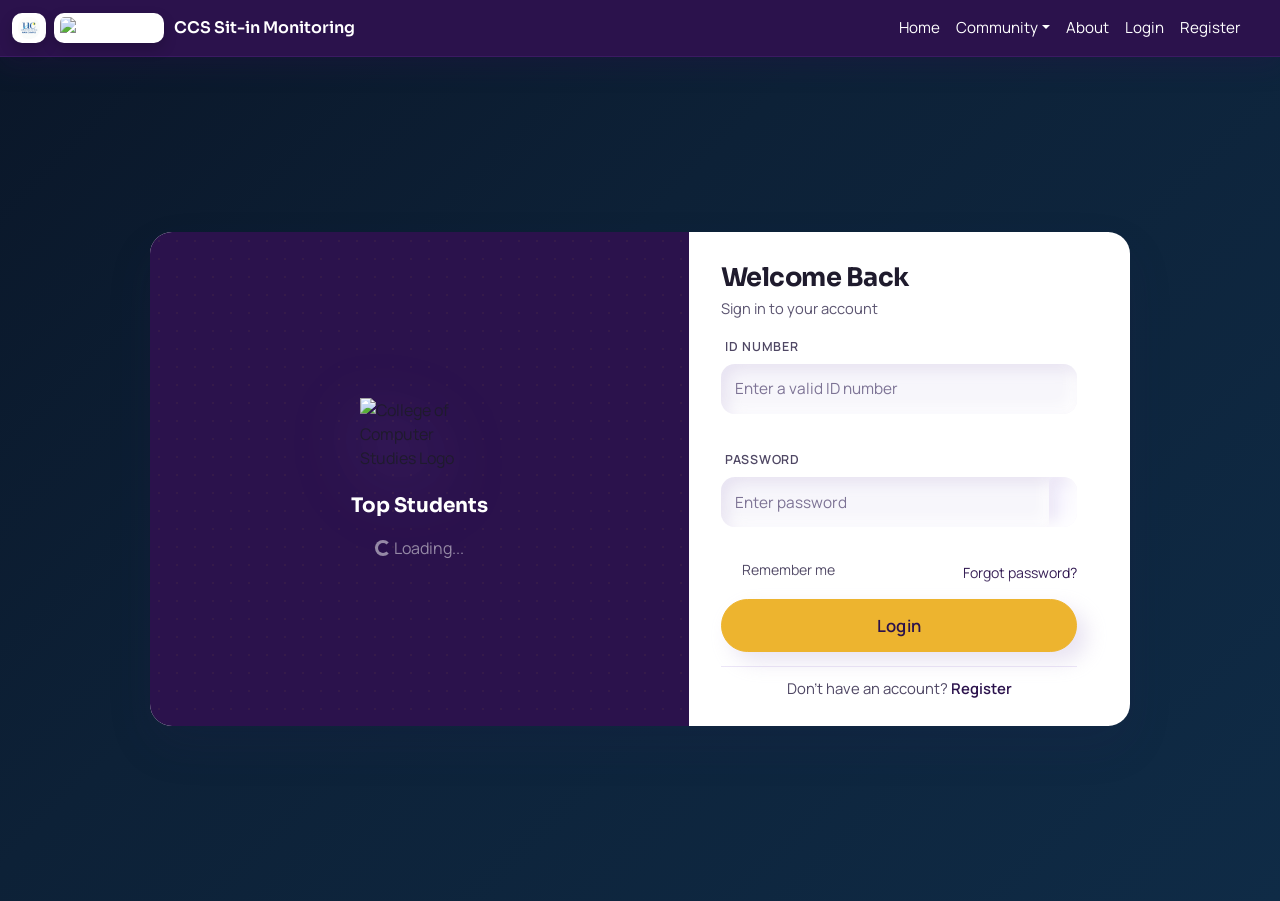
==== commit 8997fcc0: "update the pc avail, report, and some UI" ====
--- a/admin-dashboard.html
+++ b/admin-dashboard.html
@@ -8,6 +8,8 @@
     <link href="https://fonts.googleapis.com/css2?family=Manrope:wght@400;500;600;700;800&family=Sora:wght@500;600;700;800&display=swap" rel="stylesheet">
     <link href="https://cdn.jsdelivr.net/npm/remixicon@4.5.0/fonts/remixicon.css" rel="stylesheet">
     <script src="https://cdn.jsdelivr.net/npm/chart.js@4.4.3/dist/chart.umd.min.js"></script>
+    <link rel="stylesheet" href="assets/theme.css">
+    <script src="assets/theme.js"></script>
     <style>
         *, *::before, *::after { box-sizing: border-box; }
 
@@ -309,235 +311,745 @@
             .leaderboard-layout { grid-template-columns: 1fr; }
         }
 
-        /* Professional Light Theme Override */
-        :root {
-            --surface-bg: #f7f6fb;
-            --surface-card: #ffffff;
-            --surface-border: #e6e1f3;
-            --text-primary: #1f1b2d;
-            --text-muted: #6a637d;
-            --brand-primary: #2b124c;
-            --brand-primary-hover: #1f0d37;
-            --brand-soft: #efe9fb;
-            --brand-yellow: #edb42f;
-            --brand-yellow-hover: #d9a224;
-            --panel: #ffffff;
-            --border: #e6e1f3;
-            --text: #1f1b2d;
-            --muted: #6a637d;
-            --accent: #5e3aa1;
-            --accent-2: #7a54bc;
-            --shadow: 0 10px 24px rgba(44, 31, 79, 0.08);
-        }
-
-        body {
-            background: radial-gradient(circle at top right, #f6f1ff 0%, rgba(246, 241, 255, 0) 45%), #f7f6fb;
-            color: var(--text-primary);
-        }
-        .orb-container { display: none; }
-        .navbar {
-            background: var(--brand-primary);
-            border-bottom: 1px solid #3b1a63;
-            backdrop-filter: none;
-            -webkit-backdrop-filter: none;
-            box-shadow: 0 10px 24px rgba(43, 18, 76, 0.28);
-        }
-        .navbar-brand,
-        .nav-link,
-        .nav-link:hover,
-        .nav-link.active { color: #ffffff !important; }
-
-        .admin-nav .navbar-nav {
-            gap: 8px;
-            align-items: center;
-        }
-        .admin-nav .nav-link {
-            padding: 0.45rem 0.72rem;
-            border-radius: 10px;
-            font-size: 0.84rem;
-            font-weight: 600;
-            letter-spacing: 0.01em;
-            transition: background-color 0.2s ease, color 0.2s ease;
-        }
-        .admin-nav .nav-link.active,
-        .admin-nav .nav-link:hover {
-            background: rgba(237, 180, 47, 0.2);
-            color: #ffffff !important;
-        }
-        .admin-nav .dropdown-menu {
-            border-radius: 14px;
-            border: 1px solid var(--surface-border);
-            box-shadow: 0 12px 26px rgba(43, 18, 76, 0.16);
-            min-width: 220px;
-            padding: 8px;
-        }
-        .admin-nav .dropdown-item {
-            border-radius: 9px;
-            padding: 0.48rem 0.62rem;
-            color: var(--text-primary);
-            font-size: 0.86rem;
-            font-weight: 500;
+        /* Professional Light Theme Override Removed - using theme.css instead */
+
+        /* ── PC Availability (embedded panel) ── */
+        .pc-avail-embed {
+            --pc-violet-900: #3b1a6e;
+            --pc-violet-800: #4c1d95;
+            --pc-violet-primary: #5B1FA3;
+            --pc-violet-600: #6d28d9;
+            --pc-violet-soft: #ede9fe;
+            --pc-violet-muted: #e9e4f4;
+            --pc-violet-border: #d8cff5;
+            --pc-yellow-accent: #D4A017;
+            --pc-yellow-hover: #b8890f;
+            --pc-surface: #ffffff;
+            --pc-page-bg: #f7f5fc;
+            --pc-page-tint: #f0ecfb;
+            --pc-text: #1f1635;
+            --pc-text-muted: #5c566f;
+            --pc-shadow-sm: 0 2px 8px rgba(75, 45, 130, 0.08);
+            --pc-shadow-md: 0 8px 24px rgba(75, 45, 130, 0.1);
+            --pc-radius: 12px;
+            --pc-radius-lg: 16px;
+            --pc-available: #5b21b6;
+            --pc-available-border: #7c3aed;
+            --pc-unavailable: #e8e4ef;
+            --pc-unavailable-border: #cfc8de;
+            max-width: 1200px;
+            margin: 0 auto;
+            padding: 0 0 8px;
+            font-family: var(--font-body);
+            color: var(--pc-text);
+            background: linear-gradient(180deg, var(--pc-page-bg) 0%, var(--pc-page-tint) 48%, #faf8ff 100%);
+            border-radius: var(--pc-radius-lg);
+            border: 1px solid var(--pc-violet-border);
+            box-shadow: var(--pc-shadow-sm);
+            overflow: hidden;
+        }
+
+        .pc-avail-embed .pc-avail-header {
+            background: linear-gradient(135deg, var(--pc-violet-primary) 0%, var(--pc-violet-800) 100%);
+            color: #fff;
+            padding: 1.1rem 1.5rem;
+            box-shadow: var(--pc-shadow-md);
+            border-bottom: 3px solid var(--pc-yellow-accent);
+        }
+        .pc-avail-embed .pc-avail-header-inner {
             display: flex;
             align-items: center;
+            justify-content: space-between;
+            gap: 1rem;
+            flex-wrap: wrap;
+        }
+        .pc-avail-embed .pc-avail-title {
+            font-family: var(--font-display);
+            font-size: clamp(1.35rem, 2.5vw, 1.75rem);
+            font-weight: 800;
+            margin: 0;
+            letter-spacing: -0.02em;
+            color: #fff;
+        }
+        .pc-avail-embed .pc-avail-title-sub {
+            font-size: 0.82rem;
+            font-weight: 500;
+            opacity: 0.88;
+            margin-top: 4px;
+            color: rgba(255, 255, 255, 0.92);
+        }
+        .pc-avail-embed .btn-pc-back-dash {
+            display: inline-flex;
+            align-items: center;
             gap: 8px;
-        }
-        .admin-nav .dropdown-item.active,
-        .admin-nav .dropdown-item:hover {
-            background: #fff4d6;
-            color: #2b124c;
-        }
-        .admin-nav .nav-logout {
-            background: rgba(255, 255, 255, 0.12);
-            border: 1px solid rgba(255, 255, 255, 0.24);
-        }
-
-        .chart-shell {
-            padding: 14px;
-            border: 1px solid var(--surface-border);
-            border-radius: 14px;
-            background: linear-gradient(180deg, #ffffff 0%, #fcf9ff 100%);
-            box-shadow: inset 0 0 0 1px rgba(255, 255, 255, 0.85);
-        }
-        .chart-canvas-wrap {
-            position: relative;
-            width: 100%;
-            height: 280px;
-        }
-        .chart-canvas-wrap.compact {
-            height: 240px;
-        }
-        .chart-caption {
-            margin-top: 10px;
-            color: var(--text-muted);
+            padding: 10px 18px;
+            border-radius: var(--pc-radius);
+            font-weight: 600;
+            font-size: 0.9rem;
+            color: var(--pc-violet-900);
+            background: #fff;
+            border: 2px solid rgba(255, 255, 255, 0.85);
+            box-shadow: var(--pc-shadow-sm);
+            text-decoration: none;
+            transition: color 0.15s, background 0.15s, border-color 0.15s, transform 0.12s;
+        }
+        .pc-avail-embed .btn-pc-back-dash:hover {
+            color: var(--pc-violet-primary);
+            background: #fffef5;
+            border-color: var(--pc-yellow-accent);
+            transform: translateY(-1px);
+        }
+
+        .pc-avail-embed .pc-avail-main {
+            padding: 1.75rem 1.25rem 1.5rem;
+        }
+
+        .pc-avail-embed .panel-card {
+            background: var(--pc-surface);
+            border: 1px solid var(--pc-violet-border);
+            border-radius: var(--pc-radius-lg);
+            box-shadow: var(--pc-shadow-sm);
+            overflow: hidden;
+            margin-bottom: 1.5rem;
+        }
+        .pc-avail-embed .panel-card-header {
+            background: linear-gradient(135deg, var(--pc-violet-600) 0%, var(--pc-violet-primary) 100%);
+            color: #fff;
+            padding: 14px 20px;
+            font-family: var(--font-display);
+            font-weight: 700;
+            font-size: 1.05rem;
+            border-bottom: 2px solid var(--pc-yellow-accent);
+        }
+        .pc-avail-embed .panel-card-body {
+            padding: 1.35rem 1.35rem 1.5rem;
+            background: #ffffff;
+        }
+
+        .pc-avail-embed .pc-form-label {
+            font-weight: 600;
+            font-size: 0.86rem;
+            color: var(--pc-text-muted) !important;
+            margin-bottom: 6px;
+        }
+        .pc-avail-embed .pc-form-label .optional-tag {
+            font-weight: 500;
+            color: #8b8499;
+            font-size: 0.8rem;
+        }
+        .pc-avail-embed .pc-form-control,
+        .pc-avail-embed .pc-form-select {
+            border: 1px solid var(--pc-violet-border);
+            border-radius: var(--pc-radius);
+            padding: 10px 14px;
+            font-size: 0.95rem;
+            color: var(--pc-text);
+            background: #fff;
+            box-shadow: inset 0 1px 2px rgba(91, 33, 182, 0.04);
+        }
+        .pc-avail-embed .pc-form-control:focus,
+        .pc-avail-embed .pc-form-select:focus {
+            border-color: var(--pc-violet-600);
+            box-shadow: 0 0 0 3px rgba(109, 40, 217, 0.18);
+            color: var(--pc-text);
+            background: #fff;
+        }
+        .pc-avail-embed .pc-form-select option {
+            background: #fff;
+            color: var(--pc-text);
+        }
+
+        .pc-avail-embed .counter-pill {
+            display: inline-flex;
+            align-items: center;
+            gap: 10px;
+            padding: 10px 16px;
+            border-radius: 999px;
+            background: var(--pc-violet-soft);
+            border: 1px solid var(--pc-violet-border);
+            font-weight: 700;
+            font-size: 0.95rem;
+            color: var(--pc-violet-800);
+        }
+        .pc-avail-embed .counter-pill-label {
+            font-weight: 600;
             font-size: 0.82rem;
-            line-height: 1.45;
-        }
-        .section-title .title-note {
-            margin-left: 8px;
-            color: var(--text-muted);
-            font-size: 0.78rem;
+            text-transform: uppercase;
+            letter-spacing: 0.04em;
+            color: var(--pc-text-muted);
+            margin-right: 2px;
+        }
+        .pc-avail-embed .counter-pill-sep {
+            color: var(--pc-text-muted);
+            font-weight: 600;
+            margin: 0 1px;
+        }
+        .pc-avail-embed .counter-pill span.num {
+            color: var(--pc-violet-primary);
+            font-variant-numeric: tabular-nums;
+            font-size: 1.05rem;
+        }
+
+        .pc-avail-embed .pc-section-label {
+            font-family: var(--font-display);
+            font-weight: 700;
+            font-size: 1.02rem;
+            color: var(--pc-text);
+            margin-bottom: 12px;
+        }
+        .pc-avail-embed .legend-row {
+            display: flex;
+            flex-wrap: wrap;
+            align-items: center;
+            gap: 1rem 1.5rem;
+            margin-bottom: 14px;
+        }
+        .pc-avail-embed .legend-item {
+            display: inline-flex;
+            align-items: center;
+            gap: 8px;
+            font-size: 0.88rem;
+            color: var(--pc-text-muted);
             font-weight: 500;
         }
-
-        .glass-card,
-        .content-card,
-        .hero-card {
+        .pc-avail-embed .legend-swatch {
+            width: 22px;
+            height: 22px;
+            border-radius: 6px;
+            border: 2px solid;
+            flex-shrink: 0;
+        }
+        .pc-avail-embed .legend-swatch.available {
+            background: var(--pc-available);
+            border-color: var(--pc-available-border);
+        }
+        .pc-avail-embed .legend-swatch.unavailable {
+            background: var(--pc-unavailable);
+            border-color: var(--pc-unavailable-border);
+        }
+        .pc-avail-embed .grid-toolbar {
+            display: flex;
+            flex-wrap: wrap;
+            gap: 10px;
+            margin-bottom: 14px;
+        }
+        .pc-avail-embed .btn-grid-action {
+            border-radius: var(--pc-radius);
+            font-weight: 600;
+            padding: 8px 16px;
+            font-size: 0.88rem;
+            border: 1px solid var(--pc-violet-border);
+            background: #fff;
+            color: var(--pc-violet-800);
+            transition: background 0.15s, border-color 0.15s, color 0.15s;
+        }
+        .pc-avail-embed .btn-grid-action:hover {
+            background: var(--pc-violet-soft);
+            border-color: var(--pc-violet-600);
+            color: var(--pc-violet-primary);
+        }
+        .pc-avail-embed .btn-grid-action.accent {
+            background: var(--pc-violet-soft);
+            border-color: var(--pc-yellow-accent);
+            color: var(--pc-violet-900);
+        }
+        .pc-avail-embed .btn-grid-action.accent:hover {
+            background: #fffbeb;
+            border-color: var(--pc-yellow-hover);
+        }
+
+        .pc-avail-embed .pc-grid {
+            display: grid;
+            grid-template-columns: repeat(auto-fill, minmax(52px, 1fr));
+            gap: 10px;
+            max-width: 100%;
+            align-items: stretch;
+        }
+        @media (min-width: 768px) {
+            .pc-avail-embed .pc-grid {
+                grid-template-columns: repeat(10, minmax(0, 1fr));
+            }
+        }
+        .pc-avail-embed .pc-cell {
+            aspect-ratio: 1;
+            min-height: 52px;
+            border-radius: var(--pc-radius);
+            border: 2px solid var(--pc-unavailable-border);
+            background: var(--pc-unavailable);
+            color: var(--pc-text-muted);
+            font-weight: 700;
+            font-size: 0.82rem;
+            font-variant-numeric: tabular-nums;
+            cursor: pointer;
+            display: flex;
+            align-items: center;
+            justify-content: center;
+            transition: transform 0.12s, box-shadow 0.12s, border-color 0.12s, background 0.12s, color 0.12s;
+            box-shadow: 0 1px 3px rgba(45, 27, 105, 0.06);
+            user-select: none;
+        }
+        .pc-avail-embed .pc-cell:hover {
+            transform: translateY(-2px);
+            box-shadow: 0 4px 12px rgba(91, 33, 182, 0.15);
+        }
+        .pc-avail-embed .pc-cell.is-available {
+            background: var(--pc-available);
+            border-color: var(--pc-available-border);
+            color: #fff;
+            box-shadow: 0 2px 8px rgba(91, 33, 182, 0.25);
+        }
+        .pc-avail-embed .pc-cell:focus-visible {
+            outline: 3px solid var(--pc-yellow-accent);
+            outline-offset: 2px;
+        }
+
+        .pc-avail-embed .btn-save-pc {
+            display: inline-flex;
+            align-items: center;
+            justify-content: center;
+            gap: 8px;
+            padding: 12px 28px;
+            border-radius: var(--pc-radius);
+            font-weight: 700;
+            font-size: 1rem;
+            border: 2px solid rgba(212, 160, 23, 0.55);
+            color: #fff;
+            background: linear-gradient(135deg, var(--pc-violet-600) 0%, var(--pc-violet-primary) 100%);
+            box-shadow: 0 4px 16px rgba(91, 33, 182, 0.35);
+            transition: transform 0.12s, box-shadow 0.12s, filter 0.12s, border-color 0.15s;
+        }
+        .pc-avail-embed .btn-save-pc:hover {
+            color: #fff;
+            filter: brightness(1.05);
+            transform: translateY(-1px);
+            box-shadow: 0 6px 20px rgba(91, 33, 182, 0.4);
+            border-color: var(--pc-yellow-accent);
+        }
+        .pc-avail-embed .btn-save-pc:active {
+            transform: translateY(0);
+        }
+
+        .pc-avail-embed .table-wrap-pc {
+            border: 1px solid var(--pc-violet-border);
+            border-radius: var(--pc-radius);
+            overflow: hidden;
+            box-shadow: var(--pc-shadow-sm);
+        }
+        .pc-avail-embed .table-schedules {
+            margin: 0;
+            font-size: 0.92rem;
+        }
+        .pc-avail-embed .table-schedules thead th {
+            background: linear-gradient(135deg, var(--pc-violet-600) 0%, var(--pc-violet-primary) 100%);
+            color: #fff !important;
+            font-family: var(--font-display);
+            font-weight: 700;
+            font-size: 0.82rem;
+            text-transform: uppercase;
+            letter-spacing: 0.04em;
+            padding: 14px 16px;
+            border: none;
+            vertical-align: middle;
+        }
+        .pc-avail-embed .table-schedules th:first-child,
+        .pc-avail-embed .table-schedules td:first-child { min-width: 4.5rem; }
+        .pc-avail-embed .table-schedules th:nth-child(2),
+        .pc-avail-embed .table-schedules td:nth-child(2) { min-width: 7.5rem; white-space: nowrap; }
+        .pc-avail-embed .table-schedules th:nth-child(3),
+        .pc-avail-embed .table-schedules td:nth-child(3) { min-width: 8.5rem; }
+        .pc-avail-embed .table-schedules th:nth-child(4),
+        .pc-avail-embed .table-schedules td:nth-child(4) { min-width: 9rem; }
+        .pc-avail-embed .table-schedules th:last-child,
+        .pc-avail-embed .table-schedules td:last-child { min-width: 11rem; }
+
+        .pc-avail-embed .table-schedules tbody td {
+            padding: 14px 16px;
+            vertical-align: middle;
+            border-color: var(--pc-violet-muted);
+            color: var(--pc-text);
+            background: #fff;
+        }
+        .pc-avail-embed .table-schedules tbody tr:nth-child(even) td {
+            background: #faf8ff;
+        }
+        .pc-avail-embed .btn-table-pc {
+            border-radius: 8px;
+            font-weight: 600;
+            font-size: 0.82rem;
+            padding: 6px 12px;
+            margin-right: 6px;
+            border: 1px solid var(--pc-violet-border);
+            background: #fff;
+            color: var(--pc-violet-800);
+        }
+        .pc-avail-embed .btn-table-pc:hover {
+            background: var(--pc-violet-soft);
+            border-color: var(--pc-violet-600);
+            color: var(--pc-violet-primary);
+        }
+        .pc-avail-embed .btn-table-pc.danger {
+            border-color: #e8d4d4;
+            color: #9b1c1c;
+        }
+        .pc-avail-embed .btn-table-pc.danger:hover {
+            background: #fef2f2;
+            border-color: #dc2626;
+        }
+        .pc-avail-embed .empty-schedules {
+            text-align: center;
+            padding: 2rem 1rem;
+            color: var(--pc-text-muted);
+            font-size: 0.95rem;
+            background: #faf8ff;
+        }
+
+        /* ── Software / App Import & Upload (embedded panel) ── */
+        .sw-upload-embed {
+            --sw-violet-900: #2b124c;
+            --sw-violet-800: #3a1668;
+            --sw-violet-primary: #5B1FA3;
+            --sw-violet-600: #6d28d9;
+            --sw-violet-soft: #ede9fe;
+            --sw-violet-border: #d8cff5;
+            --sw-yellow-accent: #edb42f;
+            --sw-yellow-hover: #d9a224;
+            --sw-surface: #ffffff;
+            --sw-page-bg: #f7f5fc;
+            --sw-page-tint: #f0ecfb;
+            --sw-text: #1f1635;
+            --sw-text-muted: #5c566f;
+            --sw-shadow-sm: 0 2px 8px rgba(75, 45, 130, 0.08);
+            --sw-shadow-md: 0 10px 26px rgba(44, 31, 79, 0.12);
+            --sw-radius: 12px;
+            --sw-radius-lg: 16px;
+            max-width: 1100px;
+            margin: 0 auto;
+            padding: 0;
+            font-family: var(--font-body);
+            color: var(--sw-text);
+            background: linear-gradient(180deg, var(--sw-page-bg) 0%, var(--sw-page-tint) 48%, #faf8ff 100%);
+            border-radius: var(--sw-radius-lg);
+            border: 1px solid var(--sw-violet-border);
+            box-shadow: var(--sw-shadow-sm);
+            overflow: hidden;
+        }
+
+        .sw-upload-embed .sw-modal-shell {
+            padding: 18px 18px 22px;
+        }
+
+        .sw-upload-embed .sw-card {
+            background: var(--sw-surface);
+            border: 1px solid var(--sw-violet-border);
+            border-radius: var(--sw-radius-lg);
+            box-shadow: var(--sw-shadow-md);
+            overflow: hidden;
+        }
+
+        .sw-upload-embed .sw-card-header {
+            background: linear-gradient(135deg, var(--sw-violet-primary) 0%, var(--sw-violet-800) 100%);
+            color: #fff;
+            padding: 14px 18px;
+            border-bottom: 3px solid var(--sw-yellow-accent);
+            display: flex;
+            align-items: center;
+            justify-content: space-between;
+            gap: 12px;
+        }
+
+        .sw-upload-embed .sw-card-title {
+            font-family: var(--font-display);
+            font-weight: 800;
+            font-size: 1.15rem;
+            margin: 0;
+            letter-spacing: -0.02em;
+            color: #fff;
+        }
+
+        .sw-upload-embed .sw-close-btn {
+            width: 38px;
+            height: 38px;
+            border-radius: 10px;
+            border: 1px solid rgba(255,255,255,0.22);
+            background: rgba(255,255,255,0.12);
+            color: #fff;
+            display: inline-flex;
+            align-items: center;
+            justify-content: center;
+            text-decoration: none;
+            transition: transform 0.12s, background 0.15s, border-color 0.15s;
+            flex-shrink: 0;
+        }
+
+        .sw-upload-embed .sw-close-btn:hover {
+            background: rgba(255,255,255,0.18);
+            border-color: rgba(255,255,255,0.34);
+            transform: translateY(-1px);
+        }
+
+        .sw-upload-embed .sw-card-body {
+            padding: 18px;
             background: #ffffff;
-            border: 1px solid var(--surface-border);
-            box-shadow: var(--shadow);
-            backdrop-filter: none;
-            -webkit-backdrop-filter: none;
-        }
-
-        .hero-title,
-        .section-title,
-        .announcement-feed-item .announcement-title,
-        .feedback-feed-item .feedback-subject {
-            color: var(--text-primary);
-        }
-        .hero-subtitle,
-        .empty-note,
-        .form-label,
-        .stat-label,
-        .section-title i,
-        .announcement-feed-item .announcement-head,
-        .feedback-feed-item .feedback-head {
-            color: var(--text-muted) !important;
-        }
-        .stat-box {
-            background: #faf8ff;
-            border: 1px solid #e5dcf5;
-        }
-        .stat-number { color: var(--brand-primary); }
-
-        .btn-primary-gradient {
-            background: var(--brand-yellow);
-            border: 1px solid var(--brand-yellow);
-            color: #2b124c;
-            box-shadow: 0 8px 18px rgba(237, 180, 47, 0.3);
-        }
-        .btn-primary-gradient:hover {
-            background: var(--brand-yellow-hover);
-            border-color: var(--brand-yellow-hover);
-            color: #1f0d37;
-        }
-        .btn-outline-soft {
-            background: #fff9e8;
-            border: 1px solid #e3ca88;
-            color: #2b124c;
-        }
-        .btn-outline-soft:hover {
-            background: #fdf1cf;
-            border-color: #e0bb5a;
-            color: #1f0d37;
-        }
-
-        .btn-success,
-        .btn.btn-success {
-            background: var(--brand-yellow);
-            border-color: var(--brand-yellow);
-            color: #2b124c;
-        }
-        .btn-success:hover,
-        .btn.btn-success:hover {
-            background: var(--brand-yellow-hover);
-            border-color: var(--brand-yellow-hover);
-            color: #1f0d37;
-        }
-
-        .form-control,
-        .form-select {
-            background: #ffffff;
-            border: 1px solid #d8d0e9;
-            color: var(--text-primary);
-        }
-        .form-control::placeholder { color: #a097b6; }
-        .form-control:focus,
-        .form-select:focus {
+        }
+
+        .sw-upload-embed .sw-helper {
+            margin: 0 0 14px;
+            color: var(--sw-text-muted);
+            font-size: 0.92rem;
+        }
+
+        .sw-upload-embed .sw-form-label {
+            font-weight: 700;
+            font-size: 0.86rem;
+            color: var(--sw-text-muted) !important;
+            margin-bottom: 6px;
+        }
+
+        .sw-upload-embed .sw-input,
+        .sw-upload-embed .sw-textarea,
+        .sw-upload-embed .sw-file {
+            border: 1px solid var(--sw-violet-border);
+            border-radius: var(--sw-radius);
+            padding: 10px 12px;
+            font-size: 0.95rem;
+            color: var(--sw-text);
+            background: #fff;
+        }
+
+        .sw-upload-embed .sw-input:focus,
+        .sw-upload-embed .sw-textarea:focus,
+        .sw-upload-embed .sw-file:focus {
             border-color: #bca8e3;
             box-shadow: 0 0 0 3px rgba(94, 58, 161, 0.12);
-            color: var(--text-primary);
-            background: #ffffff;
-        }
-        .form-select option { background: #ffffff; color: var(--text-primary); }
-
-        .announcement-feed-item,
-        .feedback-feed-item {
-            background: #ffffff;
-            border: 1px solid var(--surface-border);
-        }
-        .announcement-feed-item .announcement-body,
-        .feedback-feed-item .feedback-body {
-            color: var(--text-primary);
-        }
-
-        .table-dark-surface,
-        .table-dark-surface thead th {
-            --bs-table-bg: #ffffff;
-            --bs-table-color: #1f1b2d;
-            --bs-table-border-color: #e6e1f3;
-            color: #1f1b2d;
-        }
-        .table-dark-surface td,
-        .table-dark-surface th,
-        .text-white,
-        .text-light,
-        .text-white-50,
-        .text-muted {
-            color: #1f1b2d !important;
-        }
-
-        .toast-notif {
-            background: #ffffff;
-            border: 1px solid var(--surface-border);
-            color: var(--text-primary);
-            box-shadow: 0 10px 24px rgba(44, 31, 79, 0.12);
-        }
-        .toast-notif.success { border-left: 4px solid #2e7d32; }
-        .toast-notif.error { border-left: 4px solid #c62828; }
-        .toast-notif.warning {
-            border-left: 4px solid var(--brand-yellow);
-            color: var(--text-primary);
+            outline: none;
+        }
+
+        .sw-upload-embed .sw-allowed {
+            margin-top: 8px;
+            font-size: 0.82rem;
+            color: #7a7390;
+        }
+
+        .sw-upload-embed .sw-actions-row {
+            display: flex;
+            align-items: center;
+            justify-content: flex-end;
+            gap: 10px;
+            margin-top: 14px;
+        }
+
+        .sw-upload-embed .btn-upload {
+            display: inline-flex;
+            align-items: center;
+            gap: 8px;
+            padding: 10px 16px;
+            border-radius: 12px;
+            font-weight: 700;
+            border: 1px solid #2e7d32;
+            background: linear-gradient(135deg, #2e7d32 0%, #1b5e20 100%);
+            color: #fff;
+            box-shadow: 0 8px 18px rgba(46, 125, 50, 0.18);
+            transition: transform 0.12s, filter 0.12s;
+        }
+
+        .sw-upload-embed .btn-upload:hover {
+            color: #fff;
+            filter: brightness(1.03);
+            transform: translateY(-1px);
+        }
+
+        .sw-upload-embed .sw-divider {
+            height: 1px;
+            background: var(--sw-violet-border);
+            opacity: 0.8;
+            margin: 18px 0;
+        }
+
+        .sw-upload-embed .sw-table-toolbar {
+            display: flex;
+            align-items: center;
+            justify-content: space-between;
+            gap: 14px;
+            flex-wrap: wrap;
+            margin-bottom: 10px;
+        }
+
+        .sw-upload-embed .sw-show-entries {
+            display: inline-flex;
+            align-items: center;
+            gap: 8px;
+            color: var(--sw-text-muted);
+            font-weight: 600;
+            font-size: 0.9rem;
+        }
+
+        .sw-upload-embed .sw-select {
+            border: 1px solid var(--sw-violet-border);
+            border-radius: 12px;
+            padding: 8px 10px;
+            background: #fff;
+            color: var(--sw-text);
+            font-weight: 700;
+            font-size: 0.9rem;
+            min-width: 90px;
+        }
+
+        .sw-upload-embed .sw-search {
+            position: relative;
+            min-width: min(420px, 100%);
+            flex: 1 1 320px;
+        }
+
+        .sw-upload-embed .sw-search input {
+            width: 100%;
+            border: 1px solid var(--sw-violet-border);
+            border-radius: 12px;
+            padding: 10px 12px 10px 38px;
+            background: #fff;
+            color: var(--sw-text);
+            font-weight: 600;
+        }
+
+        .sw-upload-embed .sw-search i {
+            position: absolute;
+            left: 12px;
+            top: 50%;
+            transform: translateY(-50%);
+            color: #7a7390;
+        }
+
+        .sw-upload-embed .sw-table-wrap {
+            border: 1px solid var(--sw-violet-border);
+            border-radius: 14px;
+            overflow: hidden;
+            box-shadow: var(--sw-shadow-sm);
+        }
+
+        .sw-upload-embed table {
+            margin: 0;
+            font-size: 0.92rem;
+        }
+
+        .sw-upload-embed thead th {
+            background: linear-gradient(135deg, var(--sw-violet-600) 0%, var(--sw-violet-primary) 100%);
+            color: #fff !important;
+            font-family: var(--font-display);
+            font-weight: 800;
+            font-size: 0.8rem;
+            text-transform: uppercase;
+            letter-spacing: 0.04em;
+            padding: 14px 14px;
+            border: none;
+            white-space: nowrap;
+        }
+
+        .sw-upload-embed tbody td {
+            padding: 14px 14px;
+            vertical-align: middle;
+            border-color: #eee8fb;
+            color: var(--sw-text);
+            background: #fff;
+        }
+
+        .sw-upload-embed tbody tr:nth-child(even) td {
+            background: #faf8ff;
+        }
+
+        .sw-upload-embed .sw-empty {
+            text-align: center;
+            padding: 1.8rem 1rem;
+            color: var(--sw-text-muted);
+            background: #faf8ff;
+        }
+
+        .sw-upload-embed .sw-badge {
+            display: inline-flex;
+            align-items: center;
+            gap: 6px;
+            padding: 6px 10px;
+            border-radius: 999px;
+            background: var(--sw-violet-soft);
+            border: 1px solid var(--sw-violet-border);
+            color: var(--sw-violet-900);
+            font-weight: 800;
+            font-size: 0.82rem;
+        }
+
+        .sw-upload-embed .sw-table-actions {
+            display: flex;
+            flex-wrap: wrap;
+            gap: 8px;
+            justify-content: flex-end;
+        }
+
+        .sw-upload-embed .btn-sw {
+            border-radius: 10px;
+            font-weight: 800;
+            font-size: 0.82rem;
+            padding: 7px 10px;
+            border: 1px solid var(--sw-violet-border);
+            background: #fff;
+            color: var(--sw-violet-900);
+        }
+
+        .sw-upload-embed .btn-sw:hover {
+            background: var(--sw-violet-soft);
+            border-color: #bca8e3;
+            color: var(--sw-violet-primary);
+        }
+
+        .sw-upload-embed .btn-sw.danger {
+            border-color: #f1d6d6;
+            color: #9b1c1c;
+            background: #fff;
+        }
+
+        .sw-upload-embed .btn-sw.danger:hover {
+            background: #fef2f2;
+            border-color: #dc2626;
+            color: #7f1d1d;
+        }
+
+        .sw-upload-embed .sw-pagination {
+            display: flex;
+            align-items: center;
+            justify-content: space-between;
+            gap: 12px;
+            flex-wrap: wrap;
+            padding-top: 12px;
+        }
+
+        .sw-upload-embed .sw-page-info {
+            color: var(--sw-text-muted);
+            font-weight: 700;
+            font-size: 0.9rem;
+        }
+
+        .sw-upload-embed .sw-page-controls {
+            display: inline-flex;
+            gap: 10px;
+            align-items: center;
+        }
+
+        .sw-upload-embed .btn-page {
+            border-radius: 12px;
+            padding: 8px 14px;
+            font-weight: 900;
+            font-size: 0.86rem;
+            border: 1px solid var(--sw-violet-border);
+            background: #fff;
+            color: var(--sw-violet-900);
+        }
+
+        .sw-upload-embed .btn-page:hover {
+            background: var(--sw-violet-soft);
+            border-color: #bca8e3;
+            color: var(--sw-violet-primary);
+        }
+
+        .sw-upload-embed .btn-page:disabled {
+            opacity: 0.55;
+            cursor: not-allowed;
         }
     </style>
 </head>
@@ -572,6 +1084,8 @@
                                 <li><a class="dropdown-item" href="#" data-section="records"><i class="ri-file-text-line"></i>Current Sit-in</a></li>
                                 <li><a class="dropdown-item" href="#" data-section="reservations"><i class="ri-inbox-2-line"></i>Reservations</a></li>
                                 <li><a class="dropdown-item" href="#" data-section="history"><i class="ri-time-line"></i>Session History</a></li>
+                                <li><a class="dropdown-item" href="#" data-section="pc-availability"><i class="ri-computer-line"></i>PC Availability</a></li>
+                                <li><a class="dropdown-item" href="#" data-section="software-upload"><i class="ri-upload-cloud-2-line"></i>Software / App Upload</a></li>
                             </ul>
                         </li>
 
@@ -591,7 +1105,11 @@
                                 <li><a class="dropdown-item" href="#" data-section="feedback"><i class="ri-chat-3-line"></i>Feedback</a></li>
                             </ul>
                         </li>
-
+                        <li class="nav-item me-2 d-flex align-items-center">
+                            <button id="themeToggle" class="btn btn-sm btn-outline-soft nav-link d-flex align-items-center" style="background:transparent; border-color: rgba(255,255,255,0.2);" aria-label="Toggle Theme">
+                                <i class="ri-moon-fill" id="themeIcon"></i>
+                            </button>
+                        </li>
                         <li class="nav-item"><a class="nav-link nav-logout" href="#" id="logoutLink"><i class="ri-logout-box-r-line me-1"></i>Logout</a></li>
                     </ul>
                 </div>
@@ -1139,6 +1657,154 @@
                                 <tr><td colspan="5" class="text-center py-4 text-white-50">Loading reward history...</td></tr>
                             </tbody>
                         </table>
+                    </div>
+                </div>
+            </section>
+
+            <section class="section-panel" data-panel="pc-availability">
+                <div class="pc-avail-embed">
+                    <header class="pc-avail-header">
+                        <div class="pc-avail-header-inner">
+                            <div>
+                                <h1 class="pc-avail-title">Real-Time PC Occupancy Manager</h1>
+                                <div class="pc-avail-title-sub">View live availability of PCs per lab based on active sessions.</div>
+                            </div>
+                            <a class="btn-pc-back-dash" href="#" data-section="dashboard"><i class="ri-arrow-left-line"></i>Back to Dashboard</a>
+                        </div>
+                    </header>
+                    <div class="pc-avail-main">
+                        <div class="panel-card">
+                            <div class="panel-card-header">Select Lab to View</div>
+                            <div class="panel-card-body">
+                                <div class="row g-3 align-items-end">
+                                    <div class="col-md-4">
+                                        <label class="pc-form-label form-label" for="liveScheduleLab">Lab Room</label>
+                                        <select id="liveScheduleLab" class="pc-form-select form-select">
+                                            <option value="">Select a lab</option>
+                                        </select>
+                                    </div>
+                                    <div class="col-md-4">
+                                        <button class="btn btn-primary-gradient mt-4" id="refreshLiveGridBtn"><i class="ri-refresh-line me-1"></i>Refresh View</button>
+                                    </div>
+                                    <div class="col-12 col-md-4 ms-auto text-md-end">
+                                        <div class="counter-pill" aria-live="polite">
+                                            <span class="counter-pill-label">Available</span>
+                                            <span class="num" id="liveAvailableCounter">0</span><span class="counter-pill-sep">/</span><span class="num">30</span>
+                                        </div>
+                                    </div>
+                                </div>
+
+                                <hr class="my-4 opacity-25" style="border-color: var(--pc-violet-border);">
+
+                                <div class="pc-section-label">Live PC Grid (30 Terminals)</div>
+                                <div class="legend-row">
+                                    <span class="legend-item">
+                                        <span class="legend-swatch available" aria-hidden="true" style="background:#e2e8f0; border-color:#cbd5e1;"></span>
+                                        Available
+                                    </span>
+                                    <span class="legend-item">
+                                        <span class="legend-swatch unavailable" aria-hidden="true" style="background:#ef4444; border-color:#dc2626;"></span>
+                                        Occupied
+                                    </span>
+                                </div>
+                                
+                                <div class="pc-grid" id="livePcGrid" role="group">
+                                    <div class="empty-schedules py-5" style="grid-column: 1/-1;">Select a lab room to display real-time PC availability.</div>
+                                </div>
+                            </div>
+                        </div>
+                    </div>
+                </div>
+            </section>
+
+            <section class="section-panel" data-panel="software-upload">
+                <div class="sw-upload-embed">
+                    <div class="sw-modal-shell">
+                        <div class="sw-card">
+                            <div class="sw-card-header">
+                                <h2 class="sw-card-title">Manage Lab Software</h2>
+                                <a class="sw-close-btn" href="#" data-section="dashboard" aria-label="Close">
+                                    <i class="ri-close-line"></i>
+                                </a>
+                            </div>
+                            <div class="sw-card-body">
+                                <p class="sw-helper">
+                                    Register installed software for specific laboratories. Students will see this information when selecting a lab.
+                                </p>
+
+                                <form id="swUploadForm" class="row g-3" novalidate>
+                                    <div class="col-12 col-md-6">
+                                        <label class="sw-form-label form-label" for="swTitle">Software Name</label>
+                                        <input id="swTitle" class="sw-input form-control" type="text" placeholder="e.g., VS Code" required>
+                                    </div>
+                                    <div class="col-12 col-md-6">
+                                        <label class="sw-form-label form-label" for="swLab">Laboratory</label>
+                                        <select id="swLab" class="sw-input form-select" required>
+                                            <option value="">Select a lab</option>
+                                        </select>
+                                    </div>
+                                    <div class="col-12">
+                                        <label class="sw-form-label form-label" for="swDesc">Description (optional)</label>
+                                        <textarea id="swDesc" class="sw-textarea form-control" rows="2" placeholder="Optional notes: version, intended use..."></textarea>
+                                    </div>
+                                    <div class="col-12">
+                                        <div class="sw-actions-row">
+                                            <button id="swUploadBtn" type="submit" class="btn-upload">
+                                                <i class="ri-add-line"></i>
+                                                Add Software
+                                            </button>
+                                        </div>
+                                    </div>
+                                </form>
+
+                                <div class="sw-divider"></div>
+
+                                <div class="sw-table-toolbar">
+                                    <div class="sw-show-entries">
+                                        Show
+                                        <select id="swPageSize" class="sw-select" aria-label="Show entries">
+                                            <option value="10">10</option>
+                                            <option value="25">25</option>
+                                            <option value="50">50</option>
+                                        </select>
+                                        entries
+                                    </div>
+                                    <div class="sw-search">
+                                        <i class="ri-search-line" aria-hidden="true"></i>
+                                        <input id="swSearch" type="text" placeholder="Search uploaded files..." aria-label="Search uploaded files">
+                                    </div>
+                                </div>
+
+                                <div class="sw-table-wrap">
+                                    <div class="table-responsive">
+                                        <table class="table table-hover align-middle mb-0">
+                                            <thead>
+                                                <tr>
+                                                    <th>Software Name</th>
+                                                    <th>Lab Room</th>
+                                                    <th>Description</th>
+                                                    <th>Added By</th>
+                                                    <th class="text-end">Action</th>
+                                                </tr>
+                                            </thead>
+                                            <tbody id="swTableBody">
+                                                <tr>
+                                                    <td colspan="5" class="sw-empty">Loading software data...</td>
+                                                </tr>
+                                            </tbody>
+                                        </table>
+                                    </div>
+                                </div>
+
+                                <div class="sw-pagination">
+                                    <div class="sw-page-info" id="swPageInfo">Showing 0 to 0 of 0 entries</div>
+                                    <div class="sw-page-controls">
+                                        <button type="button" class="btn-page" id="swPrevBtn">Previous</button>
+                                        <button type="button" class="btn-page" id="swNextBtn">Next</button>
+                                    </div>
+                                </div>
+                            </div>
+                        </div>
                     </div>
                 </div>
             </section>
@@ -1649,8 +2315,18 @@
             return `"${String(value ?? '').replace(/"/g, '""')}"`;
         }
 
-        function downloadCsv(filename, headers, rows) {
-            const csv = [headers.map(toCsvValue).join(','), ...rows.map(row => row.map(toCsvValue).join(','))].join('\n');
+        function downloadCsv(filename, title, headers, rows) {
+            const reportDate = new Date().toLocaleDateString();
+            const titleRow = [toCsvValue(title)];
+            const dateRow = [toCsvValue(`Date: ${reportDate}`)];
+            const emptyRow = [''];
+            const csv = [
+                titleRow.join(','),
+                dateRow.join(','),
+                emptyRow.join(','),
+                headers.map(toCsvValue).join(','),
+                ...rows.map(row => row.map(toCsvValue).join(','))
+            ].join('\n');
             const blob = new Blob([csv], { type: 'text/csv;charset=utf-8;' });
             const link = document.createElement('a');
             link.href = URL.createObjectURL(blob);
@@ -1961,24 +2637,21 @@
         });
 
         document.getElementById('downloadStudentsReportBtn')?.addEventListener('click', function () {
-            downloadCsv('student-report.csv', ['ID Number', 'Name', 'Course', 'Year', 'Email', 'Address', 'Remaining Sessions', 'Reward Points'], buildStudentReportRows());
+            downloadCsv('student-report.csv', 'Student Report', ['ID Number', 'Name', 'Course', 'Year', 'Email', 'Address', 'Remaining Sessions', 'Reward Points'], buildStudentReportRows());
         });
 
         document.getElementById('downloadReservationsReportBtn')?.addEventListener('click', function () {
-            downloadCsv('reservation-report.csv', ['ID Number', 'Name', 'Lab', 'Purpose', 'Preferred Date', 'Preferred Time', 'Status', 'Created At'], buildReservationReportRows());
+            downloadCsv('reservation-report.csv', 'Reservation Report', ['ID Number', 'Name', 'Lab', 'Purpose', 'Preferred Date', 'Preferred Time', 'Status', 'Created At'], buildReservationReportRows());
         });
 
         document.getElementById('downloadHistoryReportBtn')?.addEventListener('click', function () {
-            downloadCsv('session-history-report.csv', ['ID Number', 'Name', 'Purpose', 'Lab', 'Time In', 'Time Out', 'Duration', 'Status'], buildHistoryReportRows());
+            downloadCsv('session-history-report.csv', 'Session History Report', ['ID Number', 'Name', 'Purpose', 'Lab', 'Time In', 'Time Out', 'Duration', 'Status'], buildHistoryReportRows());
         });
 
         document.getElementById('downloadLeaderboardReportBtn')?.addEventListener('click', function () {
-            downloadCsv('leaderboard-report.csv', ['Rank', 'ID Number', 'Name', 'Reward Points', 'Total Hours', 'Completed Sessions', 'Weighted Score', 'Earned Points Score', 'Sit-in Hours Score', 'Task Completed Score'], buildLeaderboardReportRows());
+            downloadCsv('leaderboard-report.csv', 'Leaderboard Report', ['Rank', 'ID Number', 'Name', 'Reward Points', 'Total Hours', 'Completed Sessions', 'Weighted Score', 'Earned Points Score', 'Sit-in Hours Score', 'Task Completed Score'], buildLeaderboardReportRows());
         });
 
-        document.getElementById('downloadLeaderboardReportBtn')?.addEventListener('click', function () {
-            downloadCsv('leaderboard-report.csv', ['Rank', 'ID Number', 'Name', 'Reward Points', 'Total Hours', 'Completed Sessions', 'Weighted Score', 'Earned Points Score', 'Sit-in Hours Score', 'Task Completed Score'], buildLeaderboardReportRows());
-        });
 
         async function loadAnnouncements() {
             try {
@@ -2252,7 +2925,278 @@
         document.getElementById('refreshRulesBtn').addEventListener('click', loadRules);
         document.getElementById('refreshFeedbacksBtn')?.addEventListener('click', loadFeedbacks);
 
-        setActiveSection('dashboard');
+        (function initPcAvailabilityPanel() {
+            const liveLabSelect = document.getElementById('liveScheduleLab');
+            const livePcGrid = document.getElementById('livePcGrid');
+            const refreshLiveGridBtn = document.getElementById('refreshLiveGridBtn');
+            const liveAvailableCounter = document.getElementById('liveAvailableCounter');
+            
+            if (!liveLabSelect || !livePcGrid) return;
+            
+            for (let i = 1; i <= 50; i++) {
+                const opt = document.createElement('option');
+                opt.value = 'S' + i;
+                opt.textContent = 'S' + i;
+                liveLabSelect.appendChild(opt);
+            }
+            
+            async function loadLiveGrid() {
+                const lab = liveLabSelect.value;
+                if (!lab) {
+                    livePcGrid.innerHTML = '<div class="empty-schedules py-5" style="grid-column: 1/-1;">Select a lab room to display real-time PC availability.</div>';
+                    liveAvailableCounter.textContent = '0';
+                    return;
+                }
+                
+                livePcGrid.innerHTML = '<div class="empty-schedules py-5" style="grid-column: 1/-1;">Loading real-time availability...</div>';
+                
+                try {
+                    const res = await apiGet('get_pc_availability', 'lab_room=' + encodeURIComponent(lab));
+                    if (res.success && res.pcs) {
+                        const pcsData = res.pcs;
+                        const total = pcsData.length;
+                        const occupied = pcsData.filter(p => p.status === 'Occupied').length;
+                        
+                        liveAvailableCounter.textContent = Math.max(0, total - occupied);
+                        
+                        livePcGrid.innerHTML = '';
+                        pcsData.forEach(pc => {
+                            const isOccupied = pc.status === 'Occupied';
+                            
+                            const btn = document.createElement('div');
+                            btn.className = 'd-flex flex-column align-items-center justify-content-center rounded shadow-sm fw-bold p-1';
+                            btn.style.width = '100%';
+                            btn.style.height = '60px';
+                            btn.style.fontSize = '0.9rem';
+                            
+                            const numSpan = document.createElement('span');
+                            numSpan.textContent = pc.pc_number;
+                            btn.appendChild(numSpan);
+                            
+                            if (isOccupied) {
+                                btn.style.background = '#ef4444';
+                                btn.style.color = 'white';
+                                btn.style.border = '1px solid #dc2626';
+                                btn.title = `Occupied by ${pc.student || 'Unknown'}\nTime In: ${pc.time_in ? new Date(pc.time_in).toLocaleTimeString() : 'N/A'}`;
+                                
+                                const stSpan = document.createElement('span');
+                                stSpan.style.fontSize = '0.65rem';
+                                stSpan.style.fontWeight = 'normal';
+                                stSpan.style.opacity = '0.9';
+                                stSpan.style.marginTop = '2px';
+                                stSpan.textContent = (pc.student || '').split(' ')[0] || 'User'; // Show first name
+                                btn.appendChild(stSpan);
+                            } else {
+                                btn.style.background = '#e2e8f0';
+                                btn.style.color = '#334155';
+                                btn.style.border = '1px solid #cbd5e1';
+                                btn.title = 'PC ' + pc.pc_number + ' is Available';
+                            }
+                            livePcGrid.appendChild(btn);
+                        });
+                    } else {
+                        livePcGrid.innerHTML = '<div class="empty-schedules py-5" style="grid-column: 1/-1;">No data available for this lab.</div>';
+                    }
+                } catch (e) {
+                    showToast('Network error loading PC grid.', 'error');
+                    livePcGrid.innerHTML = '<div class="empty-schedules py-5 text-danger" style="grid-column: 1/-1;">Failed to load data.</div>';
+                }
+            }
+            
+            liveLabSelect.addEventListener('change', loadLiveGrid);
+            refreshLiveGridBtn.addEventListener('click', loadLiveGrid);
+        })();
+
+        (function initSoftwareUploadPanel() {
+            const form = document.getElementById('swUploadForm');
+            const titleInput = document.getElementById('swTitle');
+            const descInput = document.getElementById('swDesc');
+            const labInput = document.getElementById('swLab');
+            const tableBody = document.getElementById('swTableBody');
+            const searchInput = document.getElementById('swSearch');
+            const pageSizeSelect = document.getElementById('swPageSize');
+            const prevBtn = document.getElementById('swPrevBtn');
+            const nextBtn = document.getElementById('swNextBtn');
+            const pageInfo = document.getElementById('swPageInfo');
+            const uploadBtn = document.getElementById('swUploadBtn');
+
+            if (!form || !titleInput || !descInput || !labInput || !tableBody || !searchInput || !pageSizeSelect || !prevBtn || !nextBtn || !pageInfo || !uploadBtn) return;
+
+            // Populate Lab Dropdown
+            for (let i = 1; i <= 50; i++) {
+                const opt = document.createElement('option');
+                opt.value = 'S' + i;
+                opt.textContent = 'S' + i;
+                labInput.appendChild(opt);
+            }
+
+            let allRows = [];
+            let page = 1;
+
+            function filteredRows() {
+                const q = (searchInput.value || '').trim().toLowerCase();
+                if (!q) return allRows.slice();
+                return allRows.filter(r => {
+                    const hay = [
+                        r.software_name,
+                        r.description,
+                        r.lab_room,
+                        r.added_by
+                    ].filter(Boolean).join(' ').toLowerCase();
+                    return hay.includes(q);
+                });
+            }
+
+            function pageSize() {
+                const n = parseInt(pageSizeSelect.value, 10);
+                return Number.isFinite(n) && n > 0 ? n : 10;
+            }
+
+            function setPageInfo(total, startIdx, endIdx) {
+                if (!total) {
+                    pageInfo.textContent = 'Showing 0 to 0 of 0 entries';
+                    return;
+                }
+                pageInfo.textContent = `Showing ${startIdx} to ${endIdx} of ${total} entries`;
+            }
+
+            function render() {
+                const rows = filteredRows();
+                const total = rows.length;
+                const size = pageSize();
+                const totalPages = Math.max(1, Math.ceil(total / size));
+                if (page > totalPages) page = totalPages;
+                if (page < 1) page = 1;
+                const start = (page - 1) * size;
+                const pageRows = rows.slice(start, start + size);
+
+                prevBtn.disabled = page <= 1;
+                nextBtn.disabled = page >= totalPages;
+
+                if (!pageRows.length) {
+                    tableBody.innerHTML = '<tr><td colspan="5" class="sw-empty">No software registered yet.</td></tr>';
+                    setPageInfo(0, 0, 0);
+                    return;
+                }
+
+                const startIdx = start + 1;
+                const endIdx = start + pageRows.length;
+                setPageInfo(total, startIdx, endIdx);
+
+                tableBody.innerHTML = pageRows.map(r => {
+                    return `
+                        <tr>
+                            <td><strong>${escapeHtml(r.software_name)}</strong></td>
+                            <td><span class="sw-badge"><i class="ri-macbook-line"></i>${escapeHtml(r.lab_room)}</span></td>
+                            <td>${escapeHtml(r.description || '-')}</td>
+                            <td>${escapeHtml(r.added_by || 'Admin')}</td>
+                            <td class="text-end">
+                                <div class="sw-table-actions">
+                                    <button type="button" class="btn-sw danger" data-sw-delete="${escapeHtml(r.id)}"><i class="ri-delete-bin-6-line me-1"></i>Remove</button>
+                                </div>
+                            </td>
+                        </tr>
+                    `;
+                }).join('');
+            }
+
+            async function refresh() {
+                try {
+                    const res = await apiGet('get_lab_software');
+                    if (res.success) {
+                        allRows = res.software || [];
+                        render();
+                    } else {
+                        showToast(res.message || 'Unable to load software data.', 'error');
+                    }
+                } catch (err) {
+                    showToast('Unable to load software list.', 'error');
+                }
+            }
+
+            form.addEventListener('submit', async function (e) {
+                e.preventDefault();
+                const title = (titleInput.value || '').trim();
+                const desc = (descInput.value || '').trim();
+                const labRoom = labInput.value;
+
+                if (!title || !labRoom) {
+                    showToast('Software Name and Lab Room are required.', 'error');
+                    return;
+                }
+
+                uploadBtn.disabled = true;
+                try {
+                    const payload = {
+                        lab_room: labRoom,
+                        software_name: title,
+                        description: desc,
+                        added_by: 'CCS Admin'
+                    };
+                    const res = await apiPost('add_lab_software', payload);
+                    if (res.success) {
+                        showToast('Software added successfully.', 'success');
+                        form.reset();
+                        page = 1;
+                        await refresh();
+                    } else {
+                        showToast(res.message || 'Failed to add software.', 'error');
+                    }
+                } catch (err) {
+                    showToast('Add failed. Please try again.', 'error');
+                } finally {
+                    uploadBtn.disabled = false;
+                }
+            });
+
+            searchInput.addEventListener('input', function () {
+                page = 1;
+                render();
+            });
+
+            pageSizeSelect.addEventListener('change', function () {
+                page = 1;
+                render();
+            });
+
+            prevBtn.addEventListener('click', function () {
+                page = Math.max(1, page - 1);
+                render();
+            });
+
+            nextBtn.addEventListener('click', function () {
+                page = page + 1;
+                render();
+            });
+
+            tableBody.addEventListener('click', async function (e) {
+                const del = e.target.closest('[data-sw-delete]');
+                if (del) {
+                    const id = del.getAttribute('data-sw-delete');
+                    if (!id) return;
+                    try {
+                        const res = await apiPost('remove_lab_software', { id: Number(id) });
+                        if (res.success) {
+                            showToast('Software removed.', 'success');
+                            await refresh();
+                        } else {
+                            showToast(res.message || 'Delete failed.', 'error');
+                        }
+                    } catch (err) {
+                        showToast('Delete failed.', 'error');
+                    }
+                }
+            });
+
+            refresh();
+        })();
+
+        const hashSection = (location.hash || '').replace(/^#/, '');
+        if (hashSection && document.querySelector('[data-panel="' + hashSection + '"]')) {
+            setActiveSection(hashSection);
+        } else {
+            setActiveSection('dashboard');
+        }
         loadStudents();
         loadDashboard();
         loadReservations();
--- a/assets/theme.css
+++ b/assets/theme.css
@@ -0,0 +1,94 @@
+/* Professional Light/Dark Theme Variables */
+:root {
+    --surface-bg: #f7f6fb;
+    --surface-card: #ffffff;
+    --surface-border: #e6e1f3;
+    --text-primary: #1f1b2d;
+    --text-muted: #6a637d;
+    --brand-primary: #2b124c;
+    --brand-primary-hover: #1f0d37;
+    --brand-soft: #efe9fb;
+    --brand-yellow: #edb42f;
+    --brand-yellow-hover: #d9a224;
+}
+
+:root[data-theme="dark"] {
+    --surface-bg: #1a1128;
+    --surface-card: #231536;
+    --surface-border: #3b2a59;
+    --text-primary: #f7f6fb;
+    --text-muted: #a69bb8;
+    --brand-primary: #2b124c;
+    --brand-primary-hover: #3b1a63;
+    --brand-soft: #381861;
+    --brand-yellow: #edb42f;
+    --brand-yellow-hover: #d9a224;
+}
+
+body {
+    background-color: var(--surface-bg) !important;
+    color: var(--text-primary) !important;
+    transition: background-color 0.3s ease, color 0.3s ease;
+}
+
+/* Base element theming */
+.card, .hero-card, .toast-notif, .dropdown-menu {
+    background-color: var(--surface-card) !important;
+    border-color: var(--surface-border) !important;
+    color: var(--text-primary) !important;
+}
+
+.modal-content {
+    background-color: var(--surface-card) !important;
+    border-color: var(--surface-border) !important;
+    color: var(--text-primary) !important;
+}
+
+.form-control, .form-select {
+    background-color: var(--surface-bg) !important;
+    border-color: var(--surface-border) !important;
+    color: var(--text-primary) !important;
+}
+
+.form-control:focus, .form-select:focus {
+    background-color: var(--surface-bg) !important;
+    border-color: var(--brand-primary) !important;
+    color: var(--text-primary) !important;
+    box-shadow: 0 0 0 0.25rem rgba(43, 18, 76, 0.25) !important;
+}
+
+:root[data-theme="dark"] .form-control::placeholder {
+    color: var(--text-muted);
+}
+
+.table {
+    color: var(--text-primary) !important;
+    border-color: var(--surface-border) !important;
+}
+.table td, .table th {
+    background-color: transparent !important;
+    border-color: var(--surface-border) !important;
+}
+
+h1, h2, h3, h4, h5, h6 {
+    color: var(--text-primary) !important;
+}
+.text-muted {
+    color: var(--text-muted) !important;
+}
+
+/* Theme Toggle Button */
+.btn-theme-toggle {
+    background: transparent;
+    border: none;
+    color: #fff;
+    font-size: 1.2rem;
+    padding: 0 10px;
+    cursor: pointer;
+    display: flex;
+    align-items: center;
+    transition: color 0.2s;
+}
+.btn-theme-toggle:hover {
+    color: var(--brand-yellow);
+}
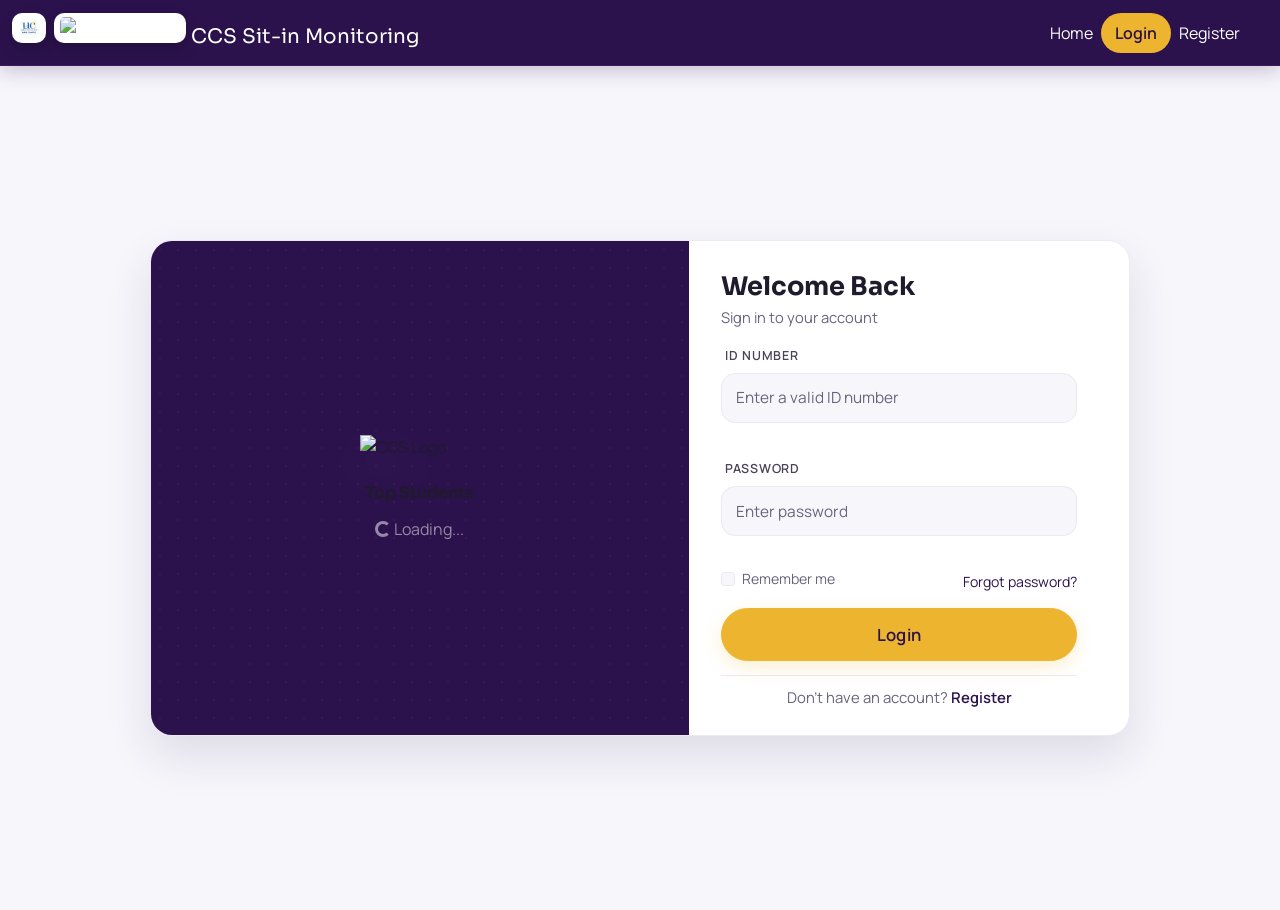
==== commit 2006dd07: "working night mode" ====
--- a/admin-dashboard.html
+++ b/admin-dashboard.html
@@ -16,27 +16,13 @@
         :root {
             --font-body: 'Manrope', 'Segoe UI', system-ui, sans-serif;
             --font-display: 'Sora', 'Segoe UI', system-ui, sans-serif;
-            --bg-0: #081325;
-            --bg-1: #0a1d34;
-            --bg-2: #0f2b46;
-            --panel: rgba(255, 255, 255, 0.06);
-            --border: rgba(255, 255, 255, 0.1);
-            --text: #e6edf7;
-            --muted: rgba(230, 237, 247, 0.62);
-            --accent: #2196f3;
-            --accent-2: #57c6ff;
-            --shadow: 0 18px 50px rgba(0, 0, 0, 0.28);
+            --shadow: 0 18px 50px rgba(43, 18, 76, 0.15);
         }
 
         body {
             margin: 0;
             min-height: 100vh;
             font-family: var(--font-body);
-            background:
-                radial-gradient(circle at top left, rgba(33, 150, 243, 0.15), transparent 32%),
-                radial-gradient(circle at bottom right, rgba(124, 58, 237, 0.16), transparent 30%),
-                linear-gradient(135deg, var(--bg-0) 0%, var(--bg-1) 42%, var(--bg-2) 100%);
-            color: var(--text);
             overflow-x: hidden;
         }
 
@@ -60,9 +46,9 @@
             opacity: 0.28;
             animation: orbFloat 18s ease-in-out infinite alternate;
         }
-        .orb-1 { width: 400px; height: 400px; background: #2196F3; top: -8%; left: -7%; }
-        .orb-2 { width: 330px; height: 330px; background: #7c3aed; bottom: -10%; right: -8%; animation-duration: 24s; animation-delay: -5s; }
-        .orb-3 { width: 270px; height: 270px; background: #06b6d4; top: 52%; left: 58%; animation-duration: 22s; animation-delay: -10s; }
+        .orb-1 { width: 400px; height: 400px; background: #2b124c; top: -8%; left: -7%; display:none; }
+        .orb-2 { width: 330px; height: 330px; background: #3b1a63; bottom: -10%; right: -8%; animation-duration: 24s; animation-delay: -5s; display:none; }
+        .orb-3 { width: 270px; height: 270px; background: #edb42f; top: 52%; left: 58%; animation-duration: 22s; animation-delay: -10s; display:none; }
         @keyframes orbFloat {
             0% { transform: translate(0, 0) scale(1); }
             33% { transform: translate(60px, -35px) scale(1.08); }
@@ -72,10 +58,11 @@
 
         .page-wrapper { position: relative; z-index: 1; }
         .navbar {
-            background: rgba(15, 34, 60, 0.72);
-            backdrop-filter: blur(18px);
-            -webkit-backdrop-filter: blur(18px);
-            border-bottom: 1px solid rgba(255,255,255,0.08);
+            background: var(--brand-primary) !important;
+            backdrop-filter: none;
+            -webkit-backdrop-filter: none;
+            border-bottom: 1px solid rgba(59, 26, 99, 0.5);
+            box-shadow: 0 4px 20px rgba(43, 18, 76, 0.25);
         }
         .navbar-brand {
             color: #fff !important;
@@ -1617,15 +1604,15 @@
                             <div class="d-grid gap-3">
                                 <div>
                                     <div class="d-flex justify-content-between small mb-1"><span>Earned Points</span><span>50%</span></div>
-                                    <div class="progress" style="height: 10px; background: rgba(255,255,255,0.08);"><div class="progress-bar" style="width: 50%; background: linear-gradient(135deg, #2196f3, #57c6ff);"></div></div>
+                                    <div class="progress" style="height: 10px; background: var(--surface-border);"><div class="progress-bar" style="width: 50%; background: linear-gradient(135deg, #2b124c, #5e3aa1);"></div></div>
                                 </div>
                                 <div>
                                     <div class="d-flex justify-content-between small mb-1"><span>Total Sit-in Hours</span><span>30%</span></div>
-                                    <div class="progress" style="height: 10px; background: rgba(255,255,255,0.08);"><div class="progress-bar" style="width: 30%; background: linear-gradient(135deg, #7c3aed, #a78bfa);"></div></div>
+                                    <div class="progress" style="height: 10px; background: var(--surface-border);"><div class="progress-bar" style="width: 30%; background: linear-gradient(135deg, #3b1a63, #7c4dbd);"></div></div>
                                 </div>
                                 <div>
                                     <div class="d-flex justify-content-between small mb-1"><span>Task Completed</span><span>20%</span></div>
-                                    <div class="progress" style="height: 10px; background: rgba(255,255,255,0.08);"><div class="progress-bar" style="width: 20%; background: linear-gradient(135deg, #16a34a, #4ade80);"></div></div>
+                                    <div class="progress" style="height: 10px; background: var(--surface-border);"><div class="progress-bar" style="width: 20%; background: linear-gradient(135deg, #d9a224, #edb42f);"></div></div>
                                 </div>
                             </div>
                         </div>
--- a/assets/theme.css
+++ b/assets/theme.css
@@ -1,83 +1,637 @@
-/* Professional Light/Dark Theme Variables */
+/* ═══════════════════════════════════════════════════════════════
+   CCS Sit-in Monitoring System — Unified Design System
+   ONLY APPROVED COLORS:
+     Primary Violet: #2b124c
+     Accent Yellow:  #edb42f  (hover #d9a224)
+     White:          #ffffff
+     Card BG:        #f7f6fb
+     Border:         #ece8f5
+   ═══════════════════════════════════════════════════════════════ */
+
+/* ── Light Theme Variables ── */
 :root {
     --surface-bg: #f7f6fb;
     --surface-card: #ffffff;
-    --surface-border: #e6e1f3;
+    --surface-border: #ece8f5;
     --text-primary: #1f1b2d;
+    --text-secondary: #4a4358;
     --text-muted: #6a637d;
     --brand-primary: #2b124c;
+    --brand-primary-light: #3b1a63;
     --brand-primary-hover: #1f0d37;
-    --brand-soft: #efe9fb;
+    --brand-soft: #f0eaf8;
     --brand-yellow: #edb42f;
     --brand-yellow-hover: #d9a224;
-}
-
+    --brand-yellow-soft: #fff9e8;
+
+    /* Semantic */
+    --success: #2e7d32;
+    --success-bg: #e8f7ec;
+    --danger: #c62828;
+    --danger-bg: #fef2f2;
+    --warning-bg: #fff4d6;
+}
+
+/* ── Dark Theme Variables ── */
 :root[data-theme="dark"] {
     --surface-bg: #1a1128;
     --surface-card: #231536;
     --surface-border: #3b2a59;
-    --text-primary: #f7f6fb;
+    --text-primary: #f0edf5;
+    --text-secondary: #c4bdd4;
     --text-muted: #a69bb8;
     --brand-primary: #2b124c;
+    --brand-primary-light: #3b1a63;
     --brand-primary-hover: #3b1a63;
-    --brand-soft: #381861;
+    --brand-soft: #2e1a48;
     --brand-yellow: #edb42f;
     --brand-yellow-hover: #d9a224;
-}
-
+    --brand-yellow-soft: #3a2e1a;
+
+    --success: #4caf50;
+    --success-bg: #1a3d1e;
+    --danger: #ef5350;
+    --danger-bg: #3d1a1a;
+    --warning-bg: #3a2e1a;
+}
+
+/* ═══════════════════════════════════════
+   BASE
+   ═══════════════════════════════════════ */
 body {
     background-color: var(--surface-bg) !important;
     color: var(--text-primary) !important;
     transition: background-color 0.3s ease, color 0.3s ease;
 }
 
-/* Base element theming */
-.card, .hero-card, .toast-notif, .dropdown-menu {
-    background-color: var(--surface-card) !important;
-    border-color: var(--surface-border) !important;
+h1, h2, h3, h4, h5, h6 {
+    color: var(--text-primary) !important;
+}
+
+.text-muted {
+    color: var(--text-muted) !important;
+}
+
+a {
+    color: var(--brand-primary);
+}
+
+a:hover {
+    color: var(--brand-primary-hover);
+}
+
+/* ═══════════════════════════════════════
+   NAVBAR
+   ═══════════════════════════════════════ */
+.navbar {
+    background: var(--brand-primary) !important;
+    border-bottom: 1px solid var(--brand-primary-light) !important;
+    backdrop-filter: none !important;
+    -webkit-backdrop-filter: none !important;
+    box-shadow: 0 4px 20px rgba(43, 18, 76, 0.25);
+}
+
+.navbar-brand,
+.navbar .nav-link,
+.navbar .nav-link:hover,
+.navbar .nav-link.active {
+    color: #ffffff !important;
+}
+
+.navbar .dropdown-menu {
+    background: var(--surface-card);
+    border: 1px solid var(--surface-border);
+    border-radius: 12px;
+    box-shadow: 0 12px 32px rgba(43, 18, 76, 0.15);
+}
+
+.navbar .dropdown-item {
+    color: var(--text-primary);
+    border-radius: 8px;
+    padding: 8px 12px;
+}
+
+.navbar .dropdown-item:hover,
+.navbar .dropdown-item:focus {
+    background: var(--brand-soft);
+    color: var(--brand-primary);
+}
+
+.navbar .dropdown-item.active {
+    background: var(--brand-yellow-soft);
+    color: var(--brand-primary);
+    font-weight: 600;
+}
+
+.navbar .dropdown-divider {
+    border-top: 1px solid var(--surface-border);
+}
+
+/* Dark mode navbar dropdown */
+:root[data-theme="dark"] .navbar .dropdown-menu {
+    background: #2e1a48;
+    border-color: #4a3068;
+}
+
+:root[data-theme="dark"] .navbar .dropdown-item {
+    color: #e0dae8;
+}
+
+:root[data-theme="dark"] .navbar .dropdown-item:hover {
+    background: rgba(255, 255, 255, 0.1);
+    color: #ffffff;
+}
+
+:root[data-theme="dark"] .navbar .dropdown-item.active {
+    background: rgba(237, 180, 47, 0.2);
+    color: var(--brand-yellow);
+}
+
+/* ═══════════════════════════════════════
+   CARDS
+   ═══════════════════════════════════════ */
+.card,
+.glass-card,
+.hero-card,
+.content-card,
+.profile-summary-card,
+.avatar-card,
+.form-card,
+.history-card,
+.reservation-card,
+.stats-card {
+    background: var(--surface-card) !important;
+    border: 1px solid var(--surface-border) !important;
+    border-radius: 18px;
+    box-shadow: 0 8px 28px rgba(43, 18, 76, 0.07);
+    backdrop-filter: none !important;
+    -webkit-backdrop-filter: none !important;
     color: var(--text-primary) !important;
 }
 
 .modal-content {
-    background-color: var(--surface-card) !important;
-    border-color: var(--surface-border) !important;
-    color: var(--text-primary) !important;
-}
-
-.form-control, .form-select {
-    background-color: var(--surface-bg) !important;
-    border-color: var(--surface-border) !important;
-    color: var(--text-primary) !important;
-}
-
-.form-control:focus, .form-select:focus {
-    background-color: var(--surface-bg) !important;
+    background: var(--surface-card) !important;
+    border: 1px solid var(--surface-border) !important;
+    color: var(--text-primary) !important;
+}
+
+/* ═══════════════════════════════════════
+   BUTTONS — Yellow BG, Violet Text, Pill
+   ═══════════════════════════════════════ */
+.btn-primary-gradient,
+.btn-hero-login,
+.btn-login,
+.btn-register,
+.btn-feedback,
+.feedback-submit-btn,
+.btn-soft,
+.btn-success,
+.btn.btn-success {
+    background: var(--brand-yellow) !important;
+    border: 1px solid var(--brand-yellow) !important;
+    color: var(--brand-primary) !important;
+    border-radius: 999px !important;
+    font-weight: 600;
+    box-shadow: 0 6px 18px rgba(237, 180, 47, 0.22);
+    transition: all 0.25s ease;
+}
+
+.btn-primary-gradient:hover,
+.btn-hero-login:hover,
+.btn-login:hover,
+.btn-register:hover,
+.btn-feedback:hover,
+.feedback-submit-btn:hover,
+.btn-soft:hover,
+.btn-success:hover,
+.btn.btn-success:hover {
+    background: var(--brand-yellow-hover) !important;
+    border-color: var(--brand-yellow-hover) !important;
+    color: var(--brand-primary-hover) !important;
+    box-shadow: 0 8px 24px rgba(237, 180, 47, 0.32);
+    transform: translateY(-1px);
+}
+
+.btn-outline-soft {
+    background: transparent !important;
+    border: 1.5px solid var(--surface-border) !important;
+    color: var(--text-primary) !important;
+    border-radius: 999px !important;
+    font-weight: 600;
+    transition: all 0.25s ease;
+}
+
+.btn-outline-soft:hover {
+    background: var(--brand-soft) !important;
+    border-color: var(--brand-primary-light) !important;
+    color: var(--brand-primary) !important;
+    transform: translateY(-1px);
+}
+
+.btn:disabled,
+.btn-primary-gradient:disabled,
+.btn-login:disabled,
+.btn-register:disabled {
+    opacity: 0.55;
+    cursor: not-allowed;
+    transform: none !important;
+}
+
+/* ═══════════════════════════════════════
+   FORMS
+   ═══════════════════════════════════════ */
+.form-control,
+.form-select {
+    background: var(--surface-bg) !important;
+    border: 1.5px solid var(--surface-border) !important;
+    border-radius: 12px;
+    color: var(--text-primary) !important;
+    padding: 11px 14px;
+    transition: border-color 0.2s, box-shadow 0.2s;
+}
+
+.form-control:focus,
+.form-select:focus {
+    background: var(--surface-bg) !important;
     border-color: var(--brand-primary) !important;
     color: var(--text-primary) !important;
-    box-shadow: 0 0 0 0.25rem rgba(43, 18, 76, 0.25) !important;
+    box-shadow: 0 0 0 3px rgba(43, 18, 76, 0.12) !important;
+}
+
+.form-control::placeholder {
+    color: var(--text-muted) !important;
 }
 
 :root[data-theme="dark"] .form-control::placeholder {
-    color: var(--text-muted);
-}
-
-.table {
-    color: var(--text-primary) !important;
-    border-color: var(--surface-border) !important;
-}
-.table td, .table th {
-    background-color: transparent !important;
-    border-color: var(--surface-border) !important;
-}
-
-h1, h2, h3, h4, h5, h6 {
-    color: var(--text-primary) !important;
-}
-.text-muted {
-    color: var(--text-muted) !important;
-}
-
-/* Theme Toggle Button */
+    color: var(--text-muted) !important;
+}
+
+.form-label {
+    color: var(--text-secondary) !important;
+    font-size: 0.86rem;
+    font-weight: 600;
+    margin-bottom: 6px;
+}
+
+.form-select option {
+    background: var(--surface-card);
+    color: var(--text-primary);
+}
+
+/* ═══════════════════════════════════════
+   TABLES — Striped + Sticky Headers
+   ═══════════════════════════════════════ */
+.table,
+.table-dark-surface {
+    --bs-table-bg: var(--surface-card);
+    --bs-table-color: var(--text-primary);
+    --bs-table-border-color: var(--surface-border);
+    color: var(--text-primary) !important;
+    border-color: var(--surface-border) !important;
+    margin-bottom: 0;
+}
+
+.table thead th,
+.table-dark-surface thead th {
+    background: var(--brand-primary) !important;
+    color: #ffffff !important;
+    font-size: 0.78rem;
+    text-transform: uppercase;
+    letter-spacing: 0.06em;
+    font-weight: 700;
+    padding: 14px 16px;
+    border: none !important;
+    position: sticky;
+    top: 0;
+    z-index: 2;
+    white-space: nowrap;
+}
+
+.table td,
+.table-dark-surface td,
+.table th,
+.table-dark-surface th {
+    background: transparent !important;
+    border-color: var(--surface-border) !important;
+    color: var(--text-primary) !important;
+    padding: 12px 16px;
+    vertical-align: middle;
+}
+
+.table tbody tr:nth-child(even) td,
+.table-dark-surface tbody tr:nth-child(even) td {
+    background: var(--brand-soft) !important;
+}
+
+.table tbody tr:hover td,
+.table-dark-surface tbody tr:hover td {
+    background: var(--brand-yellow-soft) !important;
+}
+
+/* ═══════════════════════════════════════
+   STAT BOXES
+   ═══════════════════════════════════════ */
+.stat-box {
+    background: var(--surface-card) !important;
+    border: 1px solid var(--surface-border) !important;
+    border-radius: 14px;
+    padding: 16px;
+    position: relative;
+    overflow: hidden;
+}
+
+.stat-box::before {
+    content: '';
+    position: absolute;
+    left: 0;
+    top: 0;
+    bottom: 0;
+    width: 4px;
+    background: linear-gradient(180deg, var(--brand-primary), var(--brand-yellow));
+    border-radius: 0 4px 4px 0;
+}
+
+.stat-number {
+    color: var(--brand-primary) !important;
+    font-size: 1.7rem;
+    font-weight: 800;
+    line-height: 1.1;
+    margin-bottom: 4px;
+}
+
+.stat-label {
+    color: var(--text-muted) !important;
+    font-size: 0.8rem;
+    text-transform: uppercase;
+    letter-spacing: 0.06em;
+    font-weight: 600;
+}
+
+/* ═══════════════════════════════════════
+   BADGES & CHIPS
+   ═══════════════════════════════════════ */
+.hero-badge,
+.announcement-chip,
+.feedback-chip,
+.avatar-meta-pill,
+.edit-header-badge,
+.edit-profile-tag {
+    background: var(--brand-yellow-soft) !important;
+    border: 1px solid rgba(237, 180, 47, 0.4) !important;
+    color: var(--brand-primary) !important;
+    font-weight: 600;
+    border-radius: 999px;
+    padding: 6px 12px;
+    font-size: 0.82rem;
+}
+
+.home-feature-chip {
+    background: var(--brand-yellow-soft) !important;
+    border: 1px solid rgba(237, 180, 47, 0.3) !important;
+    color: var(--brand-primary) !important;
+}
+
+/* Status pills */
+.feedback-status-pill.new,
+.feedback-item-status.new {
+    background: var(--warning-bg) !important;
+    border: 1px solid rgba(237, 180, 47, 0.4) !important;
+    color: #6d4f15 !important;
+}
+
+.feedback-status-pill.reviewed,
+.feedback-item-status.reviewed {
+    background: var(--success-bg) !important;
+    border: 1px solid rgba(46, 125, 50, 0.3) !important;
+    color: var(--success) !important;
+}
+
+:root[data-theme="dark"] .feedback-status-pill.new,
+:root[data-theme="dark"] .feedback-item-status.new {
+    color: #f3dfae !important;
+}
+
+:root[data-theme="dark"] .feedback-status-pill.reviewed,
+:root[data-theme="dark"] .feedback-item-status.reviewed {
+    color: #a5d6a7 !important;
+}
+
+/* ═══════════════════════════════════════
+   SECTION TITLES
+   ═══════════════════════════════════════ */
+.section-title {
+    color: var(--text-primary) !important;
+}
+
+.section-title i {
+    color: var(--brand-primary) !important;
+}
+
+.title-note {
+    color: var(--text-muted) !important;
+    font-weight: 400;
+    font-size: 0.82rem;
+}
+
+/* ═══════════════════════════════════════
+   HERO SECTION OVERRIDES
+   ═══════════════════════════════════════ */
+.hero-title {
+    background: none !important;
+    -webkit-text-fill-color: var(--text-primary) !important;
+    color: var(--text-primary) !important;
+    font-weight: 700;
+}
+
+.hero-subtitle {
+    color: var(--text-muted) !important;
+}
+
+.hero-kicker {
+    color: var(--text-muted) !important;
+}
+
+/* ═══════════════════════════════════════
+   PROFILE ELEMENTS
+   ═══════════════════════════════════════ */
+.profile-name {
+    color: var(--text-primary) !important;
+}
+
+.profile-meta {
+    color: var(--text-muted) !important;
+}
+
+.glance-item {
+    background: var(--surface-bg) !important;
+    border: 1px solid var(--surface-border) !important;
+    border-radius: 12px;
+}
+
+.glance-item .label {
+    color: var(--text-muted) !important;
+}
+
+.glance-item .value {
+    color: var(--text-primary) !important;
+}
+
+/* ═══════════════════════════════════════
+   FEEDBACK & RESERVATION PANELS
+   ═══════════════════════════════════════ */
+.feedback-compose-card,
+.feedback-history-card,
+.feedback-form-card,
+.reservation-form-card,
+.reservation-notes-card {
+    background: var(--surface-bg) !important;
+    border: 1px solid var(--surface-border) !important;
+    border-radius: 18px;
+}
+
+.feedback-item,
+.feedback-history-item {
+    background: var(--surface-card) !important;
+    border: 1px solid var(--surface-border) !important;
+    color: var(--text-primary) !important;
+}
+
+.feedback-headline,
+.feedback-helper-note {
+    color: var(--text-muted) !important;
+}
+
+.reservation-student-item {
+    background: var(--surface-card) !important;
+    border: 1px solid var(--surface-border) !important;
+}
+
+.reservation-student-item .caption {
+    color: var(--text-muted) !important;
+}
+
+.reservation-student-item .value {
+    color: var(--text-primary) !important;
+}
+
+.reservation-subtitle {
+    color: var(--text-muted) !important;
+}
+
+/* ═══════════════════════════════════════
+   EDIT PROFILE
+   ═══════════════════════════════════════ */
+.edit-profile-topbar {
+    background: var(--brand-soft) !important;
+    border: 1px solid var(--surface-border) !important;
+}
+
+.edit-profile-topbar::before {
+    background: linear-gradient(180deg, var(--brand-primary), var(--brand-yellow)) !important;
+}
+
+.profile-section,
+.preview-row {
+    background: var(--surface-card) !important;
+    border: 1px solid var(--surface-border) !important;
+}
+
+/* ═══════════════════════════════════════
+   ANNOUNCEMENT FEED (admin)
+   ═══════════════════════════════════════ */
+.announcement-feed-item,
+.feedback-feed-item {
+    background: var(--surface-bg) !important;
+    border: 1px solid var(--surface-border) !important;
+    border-radius: 14px;
+    color: var(--text-primary) !important;
+}
+
+.announcement-feed-item .announcement-head,
+.feedback-feed-item .feedback-head {
+    color: var(--text-muted) !important;
+}
+
+.announcement-feed-item .announcement-title,
+.announcement-feed-item .announcement-body,
+.feedback-feed-item .feedback-subject,
+.feedback-feed-item .feedback-body {
+    color: var(--text-primary) !important;
+}
+
+/* ═══════════════════════════════════════
+   TOASTS
+   ═══════════════════════════════════════ */
+.toast-notif {
+    background: var(--surface-card) !important;
+    border: 1px solid var(--surface-border) !important;
+    color: var(--text-primary) !important;
+    box-shadow: 0 10px 30px rgba(43, 18, 76, 0.12) !important;
+    border-radius: 12px;
+}
+
+.toast-notif.success {
+    border-left: 4px solid var(--success) !important;
+}
+
+.toast-notif.error {
+    border-left: 4px solid var(--danger) !important;
+}
+
+.toast-notif.warning {
+    border-left: 4px solid var(--brand-yellow) !important;
+    color: var(--text-primary) !important;
+}
+
+/* ═══════════════════════════════════════
+   MISC TEXT OVERRIDES
+   ═══════════════════════════════════════ */
+.text-white,
+.text-light,
+.text-white-50 {
+    color: var(--text-primary) !important;
+}
+
+.empty-note,
+.small-note,
+.announcement-empty,
+.feedback-empty,
+.field-hint {
+    color: var(--text-muted) !important;
+}
+
+.announcement-item,
+.rules-list li {
+    color: var(--text-primary) !important;
+}
+
+/* ═══════════════════════════════════════
+   SCROLL PANE
+   ═══════════════════════════════════════ */
+.scroll-pane::-webkit-scrollbar { width: 6px; }
+.scroll-pane::-webkit-scrollbar-thumb {
+    background: rgba(43, 18, 76, 0.2);
+    border-radius: 999px;
+}
+.scroll-pane::-webkit-scrollbar-track {
+    background: var(--brand-soft);
+    border-radius: 999px;
+}
+
+:root[data-theme="dark"] .scroll-pane::-webkit-scrollbar-thumb {
+    background: rgba(237, 180, 47, 0.3);
+}
+
+/* ═══════════════════════════════════════
+   ORBS — hide them (approved palette only)
+   ═══════════════════════════════════════ */
+.orb-container {
+    display: none !important;
+}
+
+/* ═══════════════════════════════════════
+   THEME TOGGLE BUTTON
+   ═══════════════════════════════════════ */
 .btn-theme-toggle {
     background: transparent;
     border: none;
@@ -89,6 +643,666 @@
     align-items: center;
     transition: color 0.2s;
 }
+
 .btn-theme-toggle:hover {
     color: var(--brand-yellow);
 }
+
+/* ═══════════════════════════════════════
+   CHART STYLES
+   ═══════════════════════════════════════ */
+.chart-shell {
+    padding: 8px 0;
+}
+
+.chart-canvas-wrap {
+    max-height: 320px;
+    display: flex;
+    justify-content: center;
+}
+
+.chart-canvas-wrap.compact {
+    max-height: 260px;
+}
+
+.chart-caption {
+    color: var(--text-muted);
+    font-size: 0.82rem;
+    text-align: center;
+    margin-top: 10px;
+}
+
+/* ═══════════════════════════════════════
+   NAV LINK ACTIVE STATE (dashboard pills)
+   ═══════════════════════════════════════ */
+.navbar .nav-link.active {
+    background: var(--brand-yellow) !important;
+    color: var(--brand-primary) !important;
+    border-radius: 999px;
+    padding: 8px 14px;
+    font-weight: 600;
+}
+
+/* ═══════════════════════════════════════
+   PC AVAILABILITY & SOFTWARE BADGES
+   ═══════════════════════════════════════ */
+.software-badge {
+    display: inline-flex;
+    align-items: center;
+    gap: 6px;
+    padding: 5px 12px;
+    border-radius: 999px;
+    background: var(--brand-soft);
+    border: 1px solid var(--surface-border);
+    color: var(--brand-primary);
+    font-weight: 600;
+    font-size: 0.82rem;
+    margin: 3px;
+}
+
+.pc-cell-available {
+    background: var(--success) !important;
+    border: 2px solid #388e3c !important;
+    color: #ffffff !important;
+}
+
+.pc-cell-occupied {
+    background: var(--danger) !important;
+    border: 2px solid #b71c1c !important;
+    color: #ffffff !important;
+}
+
+/* ═══════════════════════════════════════
+   RESPONSIVE
+   ═══════════════════════════════════════ */
+@media (max-width: 576px) {
+    .stat-number {
+        font-size: 1.3rem;
+    }
+}
+
+/* ═══════════════════════════════════════
+   DARK MODE — COMPREHENSIVE TEXT VISIBILITY
+   Ensures ALL text is readable in dark mode
+   ═══════════════════════════════════════ */
+
+/* Base text colors */
+:root[data-theme="dark"] body,
+:root[data-theme="dark"] p,
+:root[data-theme="dark"] span,
+:root[data-theme="dark"] li,
+:root[data-theme="dark"] td,
+:root[data-theme="dark"] th,
+:root[data-theme="dark"] label,
+:root[data-theme="dark"] div {
+    color: var(--text-primary);
+}
+
+:root[data-theme="dark"] .text-white,
+:root[data-theme="dark"] .text-light,
+:root[data-theme="dark"] .text-white-50 {
+    color: var(--text-primary) !important;
+}
+
+:root[data-theme="dark"] .text-muted,
+:root[data-theme="dark"] .text-secondary {
+    color: var(--text-muted) !important;
+}
+
+:root[data-theme="dark"] .text-dark {
+    color: var(--text-primary) !important;
+}
+
+/* Headings */
+:root[data-theme="dark"] h1,
+:root[data-theme="dark"] h2,
+:root[data-theme="dark"] h3,
+:root[data-theme="dark"] h4,
+:root[data-theme="dark"] h5,
+:root[data-theme="dark"] h6 {
+    color: var(--text-primary) !important;
+}
+
+/* Hero Section */
+:root[data-theme="dark"] .hero-title {
+    -webkit-text-fill-color: var(--text-primary) !important;
+    color: var(--text-primary) !important;
+}
+
+:root[data-theme="dark"] .hero-subtitle,
+:root[data-theme="dark"] .hero-kicker,
+:root[data-theme="dark"] .hero-eyebrow {
+    color: var(--text-muted) !important;
+}
+
+:root[data-theme="dark"] .hero-card-list {
+    color: var(--text-secondary) !important;
+}
+
+:root[data-theme="dark"] .hero-card-title {
+    color: var(--text-primary) !important;
+}
+
+/* Login / Register Form Side */
+:root[data-theme="dark"] .form-side {
+    background: var(--surface-card) !important;
+}
+
+:root[data-theme="dark"] .form-side h3 {
+    color: var(--text-primary) !important;
+    -webkit-text-fill-color: var(--text-primary) !important;
+}
+
+:root[data-theme="dark"] .form-side .subtitle {
+    color: var(--text-muted) !important;
+}
+
+:root[data-theme="dark"] .form-side .form-label,
+:root[data-theme="dark"] .form-options .form-check-label,
+:root[data-theme="dark"] .form-footer {
+    color: var(--text-secondary) !important;
+}
+
+:root[data-theme="dark"] .form-footer a,
+:root[data-theme="dark"] .form-options a {
+    color: var(--brand-yellow) !important;
+}
+
+:root[data-theme="dark"] .login-shell {
+    background: var(--surface-card) !important;
+    border-color: var(--surface-border) !important;
+}
+
+:root[data-theme="dark"] .register-shell {
+    background: var(--surface-card) !important;
+    border-color: var(--surface-border) !important;
+}
+
+:root[data-theme="dark"] .field-error {
+    color: var(--danger) !important;
+}
+
+/* Dashboard Cards and Panels */
+:root[data-theme="dark"] .glass-card,
+:root[data-theme="dark"] .content-card,
+:root[data-theme="dark"] .hero-card,
+:root[data-theme="dark"] .profile-summary-card,
+:root[data-theme="dark"] .stats-card,
+:root[data-theme="dark"] .history-card,
+:root[data-theme="dark"] .reservation-card,
+:root[data-theme="dark"] .form-card,
+:root[data-theme="dark"] .avatar-card {
+    background: var(--surface-card) !important;
+    border-color: var(--surface-border) !important;
+    color: var(--text-primary) !important;
+}
+
+/* Profile */
+:root[data-theme="dark"] .profile-name {
+    color: var(--text-primary) !important;
+}
+
+:root[data-theme="dark"] .profile-meta,
+:root[data-theme="dark"] .profile-section-title {
+    color: var(--text-muted) !important;
+}
+
+:root[data-theme="dark"] .glance-item {
+    background: var(--surface-bg) !important;
+    border-color: var(--surface-border) !important;
+}
+
+:root[data-theme="dark"] .glance-item .label {
+    color: var(--text-muted) !important;
+}
+
+:root[data-theme="dark"] .glance-item .value {
+    color: var(--text-primary) !important;
+}
+
+/* Edit Profile */
+:root[data-theme="dark"] .edit-profile-topbar {
+    background: var(--brand-soft) !important;
+    border-color: var(--surface-border) !important;
+}
+
+:root[data-theme="dark"] .edit-header-note,
+:root[data-theme="dark"] .small-note,
+:root[data-theme="dark"] .field-hint,
+:root[data-theme="dark"] .empty-note {
+    color: var(--text-muted) !important;
+}
+
+:root[data-theme="dark"] .preview-row {
+    background: var(--surface-bg) !important;
+    border-color: var(--surface-border) !important;
+}
+
+:root[data-theme="dark"] .profile-section {
+    background: var(--surface-bg) !important;
+    border-color: var(--surface-border) !important;
+}
+
+/* Section titles */
+:root[data-theme="dark"] .section-title {
+    color: var(--text-primary) !important;
+}
+
+:root[data-theme="dark"] .section-title i {
+    color: var(--brand-yellow) !important;
+}
+
+/* Stat boxes */
+:root[data-theme="dark"] .stat-box {
+    background: var(--surface-card) !important;
+    border-color: var(--surface-border) !important;
+}
+
+:root[data-theme="dark"] .stat-number {
+    color: var(--brand-yellow) !important;
+}
+
+:root[data-theme="dark"] .stat-label {
+    color: var(--text-muted) !important;
+}
+
+/* Tables */
+:root[data-theme="dark"] .table,
+:root[data-theme="dark"] .table-dark-surface {
+    --bs-table-bg: var(--surface-card);
+    --bs-table-color: var(--text-primary);
+    --bs-table-border-color: var(--surface-border);
+    color: var(--text-primary) !important;
+}
+
+:root[data-theme="dark"] .table thead th,
+:root[data-theme="dark"] .table-dark-surface thead th {
+    background: var(--brand-primary) !important;
+    color: #ffffff !important;
+}
+
+:root[data-theme="dark"] .table td,
+:root[data-theme="dark"] .table-dark-surface td {
+    color: var(--text-primary) !important;
+    border-color: var(--surface-border) !important;
+    background: transparent !important;
+}
+
+:root[data-theme="dark"] .table tbody tr:nth-child(even) td {
+    background: var(--brand-soft) !important;
+}
+
+:root[data-theme="dark"] .table tbody tr:hover td {
+    background: var(--brand-yellow-soft) !important;
+}
+
+/* Forms */
+:root[data-theme="dark"] .form-control,
+:root[data-theme="dark"] .form-select {
+    background: var(--surface-bg) !important;
+    border-color: var(--surface-border) !important;
+    color: var(--text-primary) !important;
+    box-shadow: none !important;
+}
+
+:root[data-theme="dark"] .form-control:focus,
+:root[data-theme="dark"] .form-select:focus {
+    border-color: var(--brand-yellow) !important;
+    box-shadow: 0 0 0 3px rgba(237, 180, 47, 0.2) !important;
+}
+
+:root[data-theme="dark"] .form-label {
+    color: var(--text-secondary) !important;
+}
+
+:root[data-theme="dark"] .form-select option {
+    background: var(--surface-card);
+    color: var(--text-primary);
+}
+
+:root[data-theme="dark"] .input-group .btn-toggle-pw {
+    background: var(--surface-bg) !important;
+    border-color: var(--surface-border) !important;
+    color: var(--text-muted) !important;
+}
+
+/* Announcements & Rules */
+:root[data-theme="dark"] .announcement-item,
+:root[data-theme="dark"] .rules-list li {
+    color: var(--text-primary) !important;
+}
+
+:root[data-theme="dark"] .announcement-chip {
+    background: var(--brand-yellow-soft) !important;
+    border-color: rgba(237, 180, 47, 0.3) !important;
+    color: var(--brand-yellow) !important;
+}
+
+:root[data-theme="dark"] .announcement-empty,
+:root[data-theme="dark"] .announcement-feed-item {
+    color: var(--text-muted) !important;
+    background: var(--surface-bg) !important;
+    border-color: var(--surface-border) !important;
+}
+
+/* Feedback */
+:root[data-theme="dark"] .feedback-form-card,
+:root[data-theme="dark"] .feedback-history-card {
+    background: var(--surface-card) !important;
+    border-color: var(--surface-border) !important;
+}
+
+:root[data-theme="dark"] .feedback-form-title,
+:root[data-theme="dark"] .feedback-history-title,
+:root[data-theme="dark"] .feedback-form-label {
+    color: var(--text-primary) !important;
+}
+
+:root[data-theme="dark"] .feedback-form-subtitle,
+:root[data-theme="dark"] .feedback-history-subtitle {
+    color: var(--text-muted) !important;
+}
+
+:root[data-theme="dark"] .feedback-input,
+:root[data-theme="dark"] .feedback-textarea {
+    background: var(--surface-bg) !important;
+    border-color: var(--surface-border) !important;
+    color: var(--text-primary) !important;
+}
+
+:root[data-theme="dark"] .feedback-item {
+    background: var(--surface-bg) !important;
+    border-color: var(--surface-border) !important;
+    color: var(--text-primary) !important;
+}
+
+:root[data-theme="dark"] .feedback-item-subject {
+    color: var(--text-primary) !important;
+}
+
+:root[data-theme="dark"] .feedback-item-message,
+:root[data-theme="dark"] .feedback-item-date {
+    color: var(--text-muted) !important;
+}
+
+:root[data-theme="dark"] .feedback-form-icon,
+:root[data-theme="dark"] .feedback-history-icon {
+    background: var(--brand-soft) !important;
+    color: var(--brand-yellow) !important;
+}
+
+/* Notifications */
+:root[data-theme="dark"] .notifications-panel-card {
+    background: var(--surface-card) !important;
+    border-color: var(--surface-border) !important;
+}
+
+:root[data-theme="dark"] .notifications-header {
+    background: var(--surface-card) !important;
+    border-color: var(--surface-border) !important;
+}
+
+:root[data-theme="dark"] .notifications-title {
+    color: var(--text-primary) !important;
+}
+
+:root[data-theme="dark"] .notifications-subtitle {
+    color: var(--text-muted) !important;
+}
+
+:root[data-theme="dark"] .notifications-tabs-container {
+    background: var(--surface-card) !important;
+    border-color: var(--surface-border) !important;
+}
+
+:root[data-theme="dark"] .notifications-tab {
+    color: var(--text-muted) !important;
+}
+
+:root[data-theme="dark"] .notifications-tab.active {
+    color: var(--brand-yellow) !important;
+    border-bottom-color: var(--brand-yellow) !important;
+    background: rgba(237, 180, 47, 0.1) !important;
+}
+
+:root[data-theme="dark"] .notifications-list-wrapper {
+    background: var(--surface-card) !important;
+}
+
+:root[data-theme="dark"] .notifications-item {
+    background: var(--surface-bg) !important;
+    border-color: var(--surface-border) !important;
+}
+
+:root[data-theme="dark"] .notifications-item:hover {
+    background: var(--brand-soft) !important;
+}
+
+:root[data-theme="dark"] .notifications-item-title {
+    color: var(--text-primary) !important;
+}
+
+:root[data-theme="dark"] .notifications-item-preview,
+:root[data-theme="dark"] .notifications-item-timestamp {
+    color: var(--text-muted) !important;
+}
+
+:root[data-theme="dark"] .notifications-footer {
+    background: var(--surface-bg) !important;
+    border-color: var(--surface-border) !important;
+}
+
+:root[data-theme="dark"] .notifications-action-btn {
+    background: var(--surface-bg) !important;
+    border-color: var(--surface-border) !important;
+    color: var(--brand-yellow) !important;
+}
+
+:root[data-theme="dark"] .notifications-tab-count {
+    background: var(--surface-border) !important;
+    color: var(--text-primary) !important;
+}
+
+:root[data-theme="dark"] .notifications-tab.active .notifications-tab-count {
+    background: var(--brand-yellow) !important;
+    color: var(--brand-primary) !important;
+}
+
+/* Reservation */
+:root[data-theme="dark"] .reservation-form-card,
+:root[data-theme="dark"] .reservation-notes-card {
+    background: var(--surface-bg) !important;
+    border-color: var(--surface-border) !important;
+    color: var(--text-primary) !important;
+}
+
+:root[data-theme="dark"] .reservation-subtitle {
+    color: var(--text-muted) !important;
+}
+
+:root[data-theme="dark"] .reservation-student-item {
+    background: var(--surface-card) !important;
+    border-color: var(--surface-border) !important;
+}
+
+:root[data-theme="dark"] .reservation-student-item .caption {
+    color: var(--text-muted) !important;
+}
+
+:root[data-theme="dark"] .reservation-student-item .value {
+    color: var(--text-primary) !important;
+}
+
+/* Modals */
+:root[data-theme="dark"] .modal-content {
+    background: var(--surface-card) !important;
+    border-color: var(--surface-border) !important;
+    color: var(--text-primary) !important;
+}
+
+:root[data-theme="dark"] .modal-header {
+    border-color: var(--surface-border) !important;
+}
+
+:root[data-theme="dark"] .modal-footer {
+    border-color: var(--surface-border) !important;
+}
+
+/* About Section */
+:root[data-theme="dark"] .about-head {
+    background: var(--surface-card) !important;
+    border-color: var(--surface-border) !important;
+}
+
+:root[data-theme="dark"] .about-title {
+    color: var(--brand-yellow) !important;
+}
+
+:root[data-theme="dark"] .about-card {
+    background: var(--surface-card) !important;
+    border-color: var(--surface-border) !important;
+}
+
+:root[data-theme="dark"] .about-body {
+    color: var(--text-secondary) !important;
+}
+
+:root[data-theme="dark"] .about-label {
+    color: var(--brand-yellow) !important;
+}
+
+/* Admin — Software & PC panels */
+:root[data-theme="dark"] .sw-card,
+:root[data-theme="dark"] .panel-card {
+    background: var(--surface-card) !important;
+    border-color: var(--surface-border) !important;
+    color: var(--text-primary) !important;
+}
+
+:root[data-theme="dark"] .sw-card-header,
+:root[data-theme="dark"] .panel-card-header {
+    color: var(--text-primary) !important;
+    border-color: var(--surface-border) !important;
+}
+
+:root[data-theme="dark"] .sw-helper,
+:root[data-theme="dark"] .sw-empty {
+    color: var(--text-muted) !important;
+}
+
+:root[data-theme="dark"] .sw-input,
+:root[data-theme="dark"] .sw-textarea,
+:root[data-theme="dark"] .sw-select,
+:root[data-theme="dark"] .pc-form-select {
+    background: var(--surface-bg) !important;
+    border-color: var(--surface-border) !important;
+    color: var(--text-primary) !important;
+}
+
+:root[data-theme="dark"] .pc-avail-title {
+    color: var(--text-primary) !important;
+}
+
+:root[data-theme="dark"] .pc-avail-title-sub,
+:root[data-theme="dark"] .pc-section-label {
+    color: var(--text-muted) !important;
+}
+
+/* Badges */
+:root[data-theme="dark"] .hero-badge,
+:root[data-theme="dark"] .edit-header-badge,
+:root[data-theme="dark"] .edit-profile-tag,
+:root[data-theme="dark"] .avatar-meta-pill,
+:root[data-theme="dark"] .home-feature-chip {
+    background: var(--brand-yellow-soft) !important;
+    border-color: rgba(237, 180, 47, 0.3) !important;
+    color: var(--brand-yellow) !important;
+}
+
+/* Toasts in dark mode */
+:root[data-theme="dark"] .toast-notif {
+    background: var(--surface-card) !important;
+    border-color: var(--surface-border) !important;
+    color: var(--text-primary) !important;
+}
+
+/* Misc admin */
+:root[data-theme="dark"] .announcement-feed-item .announcement-title,
+:root[data-theme="dark"] .announcement-feed-item .announcement-body,
+:root[data-theme="dark"] .feedback-feed-item .feedback-subject,
+:root[data-theme="dark"] .feedback-feed-item .feedback-body {
+    color: var(--text-primary) !important;
+}
+
+:root[data-theme="dark"] .counter-pill {
+    color: var(--text-primary) !important;
+}
+
+/* Camera overlay */
+:root[data-theme="dark"] .camera-card {
+    background: var(--surface-card) !important;
+    border-color: var(--surface-border) !important;
+    color: var(--text-primary) !important;
+}
+
+/* Progress bars in dark mode */
+:root[data-theme="dark"] .progress {
+    background: var(--surface-border) !important;
+}
+
+/* Chart text */
+:root[data-theme="dark"] .chart-caption {
+    color: var(--text-muted) !important;
+}
+
+/* Leaderboard items (login page) */
+:root[data-theme="dark"] .lb-item {
+    background: rgba(255, 255, 255, 0.08) !important;
+    border-color: rgba(255, 255, 255, 0.15) !important;
+}
+
+/* Avatar tip list */
+:root[data-theme="dark"] .avatar-tip-list li {
+    color: var(--text-muted) !important;
+}
+
+/* Bootstrap overrides for dark mode */
+:root[data-theme="dark"] .fw-semibold,
+:root[data-theme="dark"] .fw-bold {
+    color: inherit;
+}
+
+:root[data-theme="dark"] .dropdown-menu {
+    background: var(--surface-card) !important;
+    border-color: var(--surface-border) !important;
+}
+
+:root[data-theme="dark"] .dropdown-item {
+    color: var(--text-primary) !important;
+}
+
+:root[data-theme="dark"] .dropdown-item:hover,
+:root[data-theme="dark"] .dropdown-item:focus {
+    background: var(--brand-soft) !important;
+    color: var(--brand-yellow) !important;
+}
+
+:root[data-theme="dark"] .dropdown-item.active {
+    background: var(--brand-yellow-soft) !important;
+    color: var(--brand-yellow) !important;
+}
+
+:root[data-theme="dark"] .dropdown-divider {
+    border-color: var(--surface-border) !important;
+}
+
+/* Checkbox fix in dark mode */
+:root[data-theme="dark"] .form-check-input {
+    background-color: var(--surface-bg) !important;
+    border-color: var(--surface-border) !important;
+}
+
+:root[data-theme="dark"] .form-check-input:checked {
+    background-color: var(--brand-yellow) !important;
+    border-color: var(--brand-yellow) !important;
+}
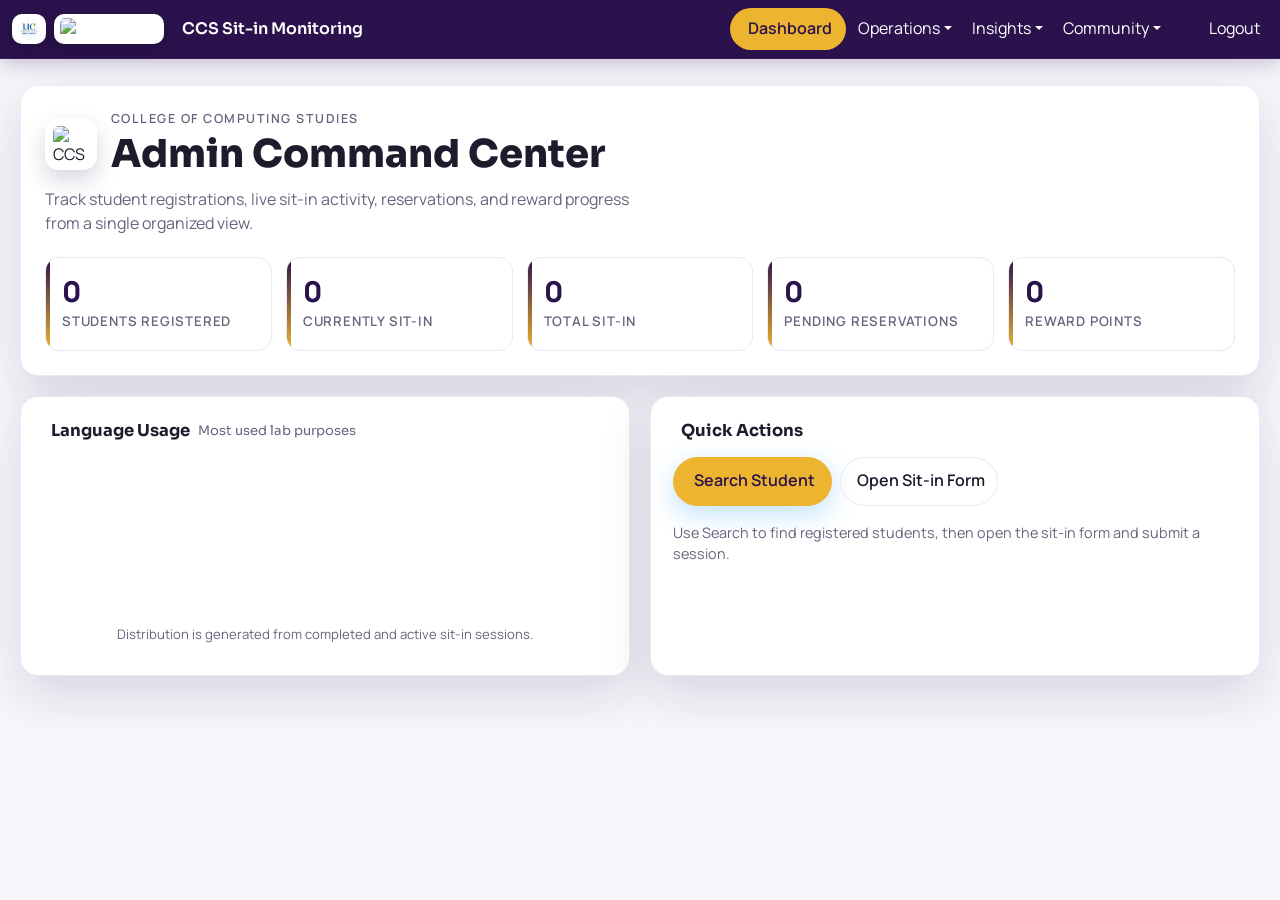
==== commit c302a036: "night mode works in admin but need to fix navbar" ====
--- a/admin-dashboard.html
+++ b/admin-dashboard.html
@@ -10,6 +10,9 @@
     <script src="https://cdn.jsdelivr.net/npm/chart.js@4.4.3/dist/chart.umd.min.js"></script>
     <link rel="stylesheet" href="assets/theme.css">
     <script src="assets/theme.js"></script>
+    <!-- jsPDF and autoTable for PDF export -->
+    <script src="https://cdnjs.cloudflare.com/ajax/libs/jspdf/2.5.1/jspdf.umd.min.js"></script>
+    <script src="https://cdnjs.cloudflare.com/ajax/libs/jspdf-autotable/3.7.0/jspdf.plugin.autotable.min.js"></script>
     <style>
         *, *::before, *::after { box-sizing: border-box; }
 
@@ -1093,8 +1096,8 @@
                             </ul>
                         </li>
                         <li class="nav-item me-2 d-flex align-items-center">
-                            <button id="themeToggle" class="btn btn-sm btn-outline-soft nav-link d-flex align-items-center" style="background:transparent; border-color: rgba(255,255,255,0.2);" aria-label="Toggle Theme">
-                                <i class="ri-moon-fill" id="themeIcon"></i>
+                            <button class="btn-theme-toggle" onclick="toggleTheme()" aria-label="Toggle Theme">
+                                <i class="ri-sun-line theme-icon" id="theme-icon"></i>
                             </button>
                         </li>
                         <li class="nav-item"><a class="nav-link nav-logout" href="#" id="logoutLink"><i class="ri-logout-box-r-line me-1"></i>Logout</a></li>
@@ -1528,21 +1531,29 @@
 
             <section class="section-panel" data-panel="reports">
                 <div class="content-grid">
-                    <div class="glass-card content-card">
-                        <div class="section-title"><i class="ri-file-download-line"></i>Generate Reports</div>
-                        <div class="empty-note mb-3">Export the current dashboard data as CSV files.</div>
-                        <div class="d-grid gap-2">
-                            <button class="btn btn-primary-gradient" id="downloadStudentsReportBtn"><i class="ri-group-line me-1"></i>Download Student Report</button>
-                            <button class="btn btn-outline-soft" id="downloadReservationsReportBtn"><i class="ri-inbox-2-line me-1"></i>Download Reservation Report</button>
-                            <button class="btn btn-outline-soft" id="downloadHistoryReportBtn"><i class="ri-time-line me-1"></i>Download Session History Report</button>
-                            <button class="btn btn-outline-soft" id="downloadLeaderboardReportBtn"><i class="ri-trophy-line me-1"></i>Download Leaderboard Report</button>
+                    <div class="glass-card content-card report-ui-enhanced">
+                        <div class="section-title mb-2"><i class="ri-file-download-line"></i>Generate Reports</div>
+                        <div class="mb-3 text-secondary">Download reservation, student, session, or leaderboard reports as PDF files with improved formatting for official use.</div>
+                        <div class="d-flex flex-wrap gap-2">
+                            <button class="btn btn-warning shadow-sm" id="downloadReservationsReportBtn"><i class="ri-inbox-2-line me-1"></i>Reservation PDF</button>
+                            <button class="btn btn-primary shadow-sm" id="downloadStudentsReportBtn"><i class="ri-group-line me-1"></i>Student PDF</button>
+                            <button class="btn btn-success shadow-sm" id="downloadHistoryReportBtn"><i class="ri-time-line me-1"></i>Session History PDF</button>
+                            <button class="btn btn-info shadow-sm" id="downloadLeaderboardReportBtn"><i class="ri-trophy-line me-1"></i>Leaderboard PDF</button>
+                        </div>
+                        <div class="mt-4 p-3 rounded bg-light border border-warning-subtle">
+                            <div class="fw-bold mb-1"><i class="ri-lightbulb-flash-line text-warning"></i> New: PDF reports are now styled for official submission!</div>
+                            <ul class="mb-0 ps-3 small text-muted">
+                                <li>PDFs include school branding, date, and a formatted table.</li>
+                                <li>Reservation report matches the official summary layout.</li>
+                                <li>All data is up-to-date with the dashboard view.</li>
+                            </ul>
                         </div>
                     </div>
                     <div class="glass-card content-card">
                         <div class="section-title"><i class="ri-file-check-line"></i>Report Notes</div>
                         <ul class="rules-list ps-3 mb-0">
                             <li>Reports use the data already loaded in the admin dashboard.</li>
-                            <li>CSV exports can be opened directly in Excel or Google Sheets.</li>
+                            <li>PDF exports are ready for printing or digital submission.</li>
                             <li>Leaderboard exports include the weighted score breakdown.</li>
                         </ul>
                     </div>
@@ -3190,6 +3201,86 @@
         loadAnnouncements();
         loadRules();
         loadFeedbacks();
-    </script>
-</body>
-</html>
+
+// --- PDF Export for Reservation Report ---
+document.getElementById('downloadReservationsReportBtn').addEventListener('click', async function () {
+    // Fetch reservation data (replace with your actual data source if needed)
+    const response = await fetch('backend/api/index.php?action=admin_reservations');
+    const data = await response.json();
+    // Prepare table rows
+    const rows = data.map((row, idx) => [
+        idx + 1,
+        row.id_number,
+        row.name,
+        row.lab,
+        row.purpose,
+        row.date,
+        row.time,
+        row.status
+    ]);
+
+    // PDF setup
+    const { jsPDF } = window.jspdf;
+    const doc = new jsPDF({ orientation: 'landscape', unit: 'pt', format: 'a4' });
+    const pageWidth = doc.internal.pageSize.getWidth();
+
+    // Logos
+    const ccsLogo = 'assets/ccs-logo.png';
+    const ucmnLogo = 'assets/ucmn_logo.jpg';
+    // Load images as base64
+    async function toDataURL(url) {
+        const res = await fetch(url);
+        const blob = await res.blob();
+        return new Promise((resolve) => {
+            const reader = new FileReader();
+            reader.onloadend = () => resolve(reader.result);
+            reader.readAsDataURL(blob);
+        });
+    }
+    const [ccsLogoData, ucmnLogoData] = await Promise.all([
+        toDataURL(ccsLogo),
+        toDataURL(ucmnLogo)
+    ]);
+
+    // Header
+    doc.addImage(ccsLogoData, 'PNG', 40, 30, 60, 60);
+    doc.addImage(ucmnLogoData, 'JPEG', pageWidth - 100, 30, 60, 60);
+    doc.setFont('helvetica', 'bold');
+    doc.setFontSize(24);
+    doc.text('University of Cebu Main Campus', pageWidth / 2, 55, { align: 'center' });
+    doc.setFontSize(16);
+    doc.text('College of Computer Studies', pageWidth / 2, 80, { align: 'center' });
+    doc.setFontSize(12);
+    doc.setTextColor('#888');
+    doc.text('Generated: ' + new Date().toLocaleString(), pageWidth / 2, 100, { align: 'center' });
+
+    // Table
+    doc.autoTable({
+        startY: 120,
+        head: [[
+            '#', 'ID Number', 'Name', 'Lab', 'Purpose', 'Date', 'Time', 'Status'
+        ]],
+        body: rows,
+        theme: 'grid',
+        headStyles: {
+            fillColor: [255, 221, 51], // yellow
+            textColor: [0, 0, 0],
+            fontStyle: 'bold',
+            halign: 'center',
+            fontSize: 12
+        },
+        bodyStyles: {
+            fontSize: 11,
+            halign: 'center',
+            valign: 'middle',
+            textColor: [30, 30, 30]
+        },
+        alternateRowStyles: {
+            fillColor: [255, 251, 204]
+        },
+        margin: { left: 40, right: 40 },
+        styles: { cellPadding: 6 }
+    });
+
+    doc.save('reservation_summary.pdf');
+});
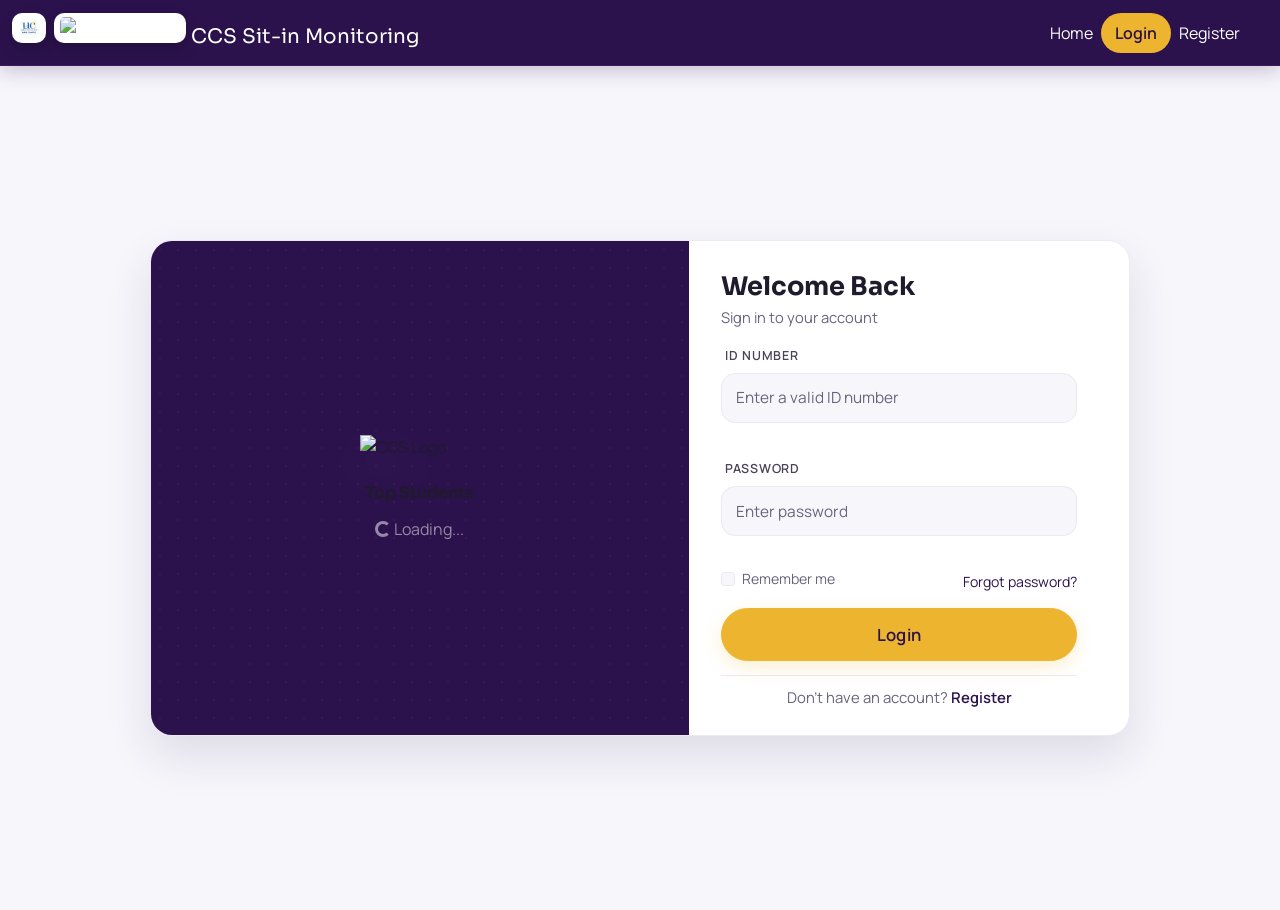
==== commit edaa59fd: "print pdf worked but need to fix the backend" ====
--- a/admin-dashboard.html
+++ b/admin-dashboard.html
@@ -193,12 +193,13 @@
             margin-bottom: 0;
         }
         .table-dark-surface thead th {
-            color: #cfe8ff;
-            font-size: 0.8rem;
+            background-color: #edb42f !important;
+            color: #1a1a1a !important;
+            font-weight: 700;
             text-transform: uppercase;
-            letter-spacing: 0.04em;
-            border-bottom: 1px solid rgba(255,255,255,0.12);
-            white-space: nowrap;
+            letter-spacing: 0.05em;
+            padding: 12px 15px;
+            border: none;
         }
 
         .toast-container-custom {
@@ -300,8 +301,6 @@
             .content-grid { grid-template-columns: 1fr; }
             .leaderboard-layout { grid-template-columns: 1fr; }
         }
-
-        /* Professional Light Theme Override Removed - using theme.css instead */
 
         /* ── PC Availability (embedded panel) ── */
         .pc-avail-embed {
@@ -422,11 +421,6 @@
             color: var(--pc-text-muted) !important;
             margin-bottom: 6px;
         }
-        .pc-avail-embed .pc-form-label .optional-tag {
-            font-weight: 500;
-            color: #8b8499;
-            font-size: 0.8rem;
-        }
         .pc-avail-embed .pc-form-control,
         .pc-avail-embed .pc-form-select {
             border: 1px solid var(--pc-violet-border);
@@ -443,10 +437,6 @@
             box-shadow: 0 0 0 3px rgba(109, 40, 217, 0.18);
             color: var(--pc-text);
             background: #fff;
-        }
-        .pc-avail-embed .pc-form-select option {
-            background: #fff;
-            color: var(--pc-text);
         }
 
         .pc-avail-embed .counter-pill {
@@ -469,11 +459,6 @@
             color: var(--pc-text-muted);
             margin-right: 2px;
         }
-        .pc-avail-embed .counter-pill-sep {
-            color: var(--pc-text-muted);
-            font-weight: 600;
-            margin: 0 1px;
-        }
         .pc-avail-embed .counter-pill span.num {
             color: var(--pc-violet-primary);
             font-variant-numeric: tabular-nums;
@@ -510,42 +495,12 @@
             flex-shrink: 0;
         }
         .pc-avail-embed .legend-swatch.available {
-            background: var(--pc-available);
-            border-color: var(--pc-available-border);
+            background: #e2e8f0;
+            border-color: #cbd5e1;
         }
         .pc-avail-embed .legend-swatch.unavailable {
-            background: var(--pc-unavailable);
-            border-color: var(--pc-unavailable-border);
-        }
-        .pc-avail-embed .grid-toolbar {
-            display: flex;
-            flex-wrap: wrap;
-            gap: 10px;
-            margin-bottom: 14px;
-        }
-        .pc-avail-embed .btn-grid-action {
-            border-radius: var(--pc-radius);
-            font-weight: 600;
-            padding: 8px 16px;
-            font-size: 0.88rem;
-            border: 1px solid var(--pc-violet-border);
-            background: #fff;
-            color: var(--pc-violet-800);
-            transition: background 0.15s, border-color 0.15s, color 0.15s;
-        }
-        .pc-avail-embed .btn-grid-action:hover {
-            background: var(--pc-violet-soft);
-            border-color: var(--pc-violet-600);
-            color: var(--pc-violet-primary);
-        }
-        .pc-avail-embed .btn-grid-action.accent {
-            background: var(--pc-violet-soft);
-            border-color: var(--pc-yellow-accent);
-            color: var(--pc-violet-900);
-        }
-        .pc-avail-embed .btn-grid-action.accent:hover {
-            background: #fffbeb;
-            border-color: var(--pc-yellow-hover);
+            background: #ef4444;
+            border-color: #dc2626;
         }
 
         .pc-avail-embed .pc-grid {
@@ -555,184 +510,27 @@
             max-width: 100%;
             align-items: stretch;
         }
-        @media (min-width: 768px) {
-            .pc-avail-embed .pc-grid {
-                grid-template-columns: repeat(10, minmax(0, 1fr));
-            }
-        }
-        .pc-avail-embed .pc-cell {
-            aspect-ratio: 1;
-            min-height: 52px;
-            border-radius: var(--pc-radius);
-            border: 2px solid var(--pc-unavailable-border);
-            background: var(--pc-unavailable);
-            color: var(--pc-text-muted);
-            font-weight: 700;
-            font-size: 0.82rem;
-            font-variant-numeric: tabular-nums;
-            cursor: pointer;
-            display: flex;
-            align-items: center;
-            justify-content: center;
-            transition: transform 0.12s, box-shadow 0.12s, border-color 0.12s, background 0.12s, color 0.12s;
-            box-shadow: 0 1px 3px rgba(45, 27, 105, 0.06);
-            user-select: none;
-        }
-        .pc-avail-embed .pc-cell:hover {
-            transform: translateY(-2px);
-            box-shadow: 0 4px 12px rgba(91, 33, 182, 0.15);
-        }
-        .pc-avail-embed .pc-cell.is-available {
-            background: var(--pc-available);
-            border-color: var(--pc-available-border);
-            color: #fff;
-            box-shadow: 0 2px 8px rgba(91, 33, 182, 0.25);
-        }
-        .pc-avail-embed .pc-cell:focus-visible {
-            outline: 3px solid var(--pc-yellow-accent);
-            outline-offset: 2px;
-        }
-
-        .pc-avail-embed .btn-save-pc {
-            display: inline-flex;
-            align-items: center;
-            justify-content: center;
-            gap: 8px;
-            padding: 12px 28px;
-            border-radius: var(--pc-radius);
-            font-weight: 700;
-            font-size: 1rem;
-            border: 2px solid rgba(212, 160, 23, 0.55);
-            color: #fff;
-            background: linear-gradient(135deg, var(--pc-violet-600) 0%, var(--pc-violet-primary) 100%);
-            box-shadow: 0 4px 16px rgba(91, 33, 182, 0.35);
-            transition: transform 0.12s, box-shadow 0.12s, filter 0.12s, border-color 0.15s;
-        }
-        .pc-avail-embed .btn-save-pc:hover {
-            color: #fff;
-            filter: brightness(1.05);
-            transform: translateY(-1px);
-            box-shadow: 0 6px 20px rgba(91, 33, 182, 0.4);
-            border-color: var(--pc-yellow-accent);
-        }
-        .pc-avail-embed .btn-save-pc:active {
-            transform: translateY(0);
-        }
-
-        .pc-avail-embed .table-wrap-pc {
-            border: 1px solid var(--pc-violet-border);
-            border-radius: var(--pc-radius);
-            overflow: hidden;
-            box-shadow: var(--pc-shadow-sm);
-        }
-        .pc-avail-embed .table-schedules {
-            margin: 0;
-            font-size: 0.92rem;
-        }
-        .pc-avail-embed .table-schedules thead th {
-            background: linear-gradient(135deg, var(--pc-violet-600) 0%, var(--pc-violet-primary) 100%);
-            color: #fff !important;
-            font-family: var(--font-display);
-            font-weight: 700;
-            font-size: 0.82rem;
-            text-transform: uppercase;
-            letter-spacing: 0.04em;
-            padding: 14px 16px;
-            border: none;
-            vertical-align: middle;
-        }
-        .pc-avail-embed .table-schedules th:first-child,
-        .pc-avail-embed .table-schedules td:first-child { min-width: 4.5rem; }
-        .pc-avail-embed .table-schedules th:nth-child(2),
-        .pc-avail-embed .table-schedules td:nth-child(2) { min-width: 7.5rem; white-space: nowrap; }
-        .pc-avail-embed .table-schedules th:nth-child(3),
-        .pc-avail-embed .table-schedules td:nth-child(3) { min-width: 8.5rem; }
-        .pc-avail-embed .table-schedules th:nth-child(4),
-        .pc-avail-embed .table-schedules td:nth-child(4) { min-width: 9rem; }
-        .pc-avail-embed .table-schedules th:last-child,
-        .pc-avail-embed .table-schedules td:last-child { min-width: 11rem; }
-
-        .pc-avail-embed .table-schedules tbody td {
-            padding: 14px 16px;
-            vertical-align: middle;
-            border-color: var(--pc-violet-muted);
-            color: var(--pc-text);
-            background: #fff;
-        }
-        .pc-avail-embed .table-schedules tbody tr:nth-child(even) td {
-            background: #faf8ff;
-        }
-        .pc-avail-embed .btn-table-pc {
-            border-radius: 8px;
-            font-weight: 600;
-            font-size: 0.82rem;
-            padding: 6px 12px;
-            margin-right: 6px;
-            border: 1px solid var(--pc-violet-border);
-            background: #fff;
-            color: var(--pc-violet-800);
-        }
-        .pc-avail-embed .btn-table-pc:hover {
-            background: var(--pc-violet-soft);
-            border-color: var(--pc-violet-600);
-            color: var(--pc-violet-primary);
-        }
-        .pc-avail-embed .btn-table-pc.danger {
-            border-color: #e8d4d4;
-            color: #9b1c1c;
-        }
-        .pc-avail-embed .btn-table-pc.danger:hover {
-            background: #fef2f2;
-            border-color: #dc2626;
-        }
-        .pc-avail-embed .empty-schedules {
-            text-align: center;
-            padding: 2rem 1rem;
-            color: var(--pc-text-muted);
-            font-size: 0.95rem;
-            background: #faf8ff;
-        }
-
-        /* ── Software / App Import & Upload (embedded panel) ── */
+
+        /* ── Software Upload (embedded panel) ── */
         .sw-upload-embed {
             --sw-violet-900: #2b124c;
             --sw-violet-800: #3a1668;
             --sw-violet-primary: #5B1FA3;
-            --sw-violet-600: #6d28d9;
-            --sw-violet-soft: #ede9fe;
             --sw-violet-border: #d8cff5;
             --sw-yellow-accent: #edb42f;
-            --sw-yellow-hover: #d9a224;
             --sw-surface: #ffffff;
             --sw-page-bg: #f7f5fc;
-            --sw-page-tint: #f0ecfb;
             --sw-text: #1f1635;
-            --sw-text-muted: #5c566f;
             --sw-shadow-sm: 0 2px 8px rgba(75, 45, 130, 0.08);
             --sw-shadow-md: 0 10px 26px rgba(44, 31, 79, 0.12);
             --sw-radius: 12px;
             --sw-radius-lg: 16px;
             max-width: 1100px;
             margin: 0 auto;
-            padding: 0;
-            font-family: var(--font-body);
-            color: var(--sw-text);
-            background: linear-gradient(180deg, var(--sw-page-bg) 0%, var(--sw-page-tint) 48%, #faf8ff 100%);
+            background: var(--sw-page-bg);
             border-radius: var(--sw-radius-lg);
             border: 1px solid var(--sw-violet-border);
             box-shadow: var(--sw-shadow-sm);
-            overflow: hidden;
-        }
-
-        .sw-upload-embed .sw-modal-shell {
-            padding: 18px 18px 22px;
-        }
-
-        .sw-upload-embed .sw-card {
-            background: var(--sw-surface);
-            border: 1px solid var(--sw-violet-border);
-            border-radius: var(--sw-radius-lg);
-            box-shadow: var(--sw-shadow-md);
             overflow: hidden;
         }
 
@@ -744,213 +542,9 @@
             display: flex;
             align-items: center;
             justify-content: space-between;
-            gap: 12px;
-        }
-
-        .sw-upload-embed .sw-card-title {
-            font-family: var(--font-display);
-            font-weight: 800;
-            font-size: 1.15rem;
-            margin: 0;
-            letter-spacing: -0.02em;
-            color: #fff;
-        }
-
-        .sw-upload-embed .sw-close-btn {
-            width: 38px;
-            height: 38px;
-            border-radius: 10px;
-            border: 1px solid rgba(255,255,255,0.22);
-            background: rgba(255,255,255,0.12);
-            color: #fff;
-            display: inline-flex;
-            align-items: center;
-            justify-content: center;
-            text-decoration: none;
-            transition: transform 0.12s, background 0.15s, border-color 0.15s;
-            flex-shrink: 0;
-        }
-
-        .sw-upload-embed .sw-close-btn:hover {
-            background: rgba(255,255,255,0.18);
-            border-color: rgba(255,255,255,0.34);
-            transform: translateY(-1px);
-        }
-
-        .sw-upload-embed .sw-card-body {
-            padding: 18px;
-            background: #ffffff;
-        }
-
-        .sw-upload-embed .sw-helper {
-            margin: 0 0 14px;
-            color: var(--sw-text-muted);
-            font-size: 0.92rem;
-        }
-
-        .sw-upload-embed .sw-form-label {
-            font-weight: 700;
-            font-size: 0.86rem;
-            color: var(--sw-text-muted) !important;
-            margin-bottom: 6px;
-        }
-
-        .sw-upload-embed .sw-input,
-        .sw-upload-embed .sw-textarea,
-        .sw-upload-embed .sw-file {
-            border: 1px solid var(--sw-violet-border);
-            border-radius: var(--sw-radius);
-            padding: 10px 12px;
-            font-size: 0.95rem;
-            color: var(--sw-text);
-            background: #fff;
-        }
-
-        .sw-upload-embed .sw-input:focus,
-        .sw-upload-embed .sw-textarea:focus,
-        .sw-upload-embed .sw-file:focus {
-            border-color: #bca8e3;
-            box-shadow: 0 0 0 3px rgba(94, 58, 161, 0.12);
-            outline: none;
-        }
-
-        .sw-upload-embed .sw-allowed {
-            margin-top: 8px;
-            font-size: 0.82rem;
-            color: #7a7390;
-        }
-
-        .sw-upload-embed .sw-actions-row {
-            display: flex;
-            align-items: center;
-            justify-content: flex-end;
-            gap: 10px;
-            margin-top: 14px;
-        }
-
-        .sw-upload-embed .btn-upload {
-            display: inline-flex;
-            align-items: center;
-            gap: 8px;
-            padding: 10px 16px;
-            border-radius: 12px;
-            font-weight: 700;
-            border: 1px solid #2e7d32;
-            background: linear-gradient(135deg, #2e7d32 0%, #1b5e20 100%);
-            color: #fff;
-            box-shadow: 0 8px 18px rgba(46, 125, 50, 0.18);
-            transition: transform 0.12s, filter 0.12s;
-        }
-
-        .sw-upload-embed .btn-upload:hover {
-            color: #fff;
-            filter: brightness(1.03);
-            transform: translateY(-1px);
-        }
-
-        .sw-upload-embed .sw-divider {
-            height: 1px;
-            background: var(--sw-violet-border);
-            opacity: 0.8;
-            margin: 18px 0;
-        }
-
-        .sw-upload-embed .sw-table-toolbar {
-            display: flex;
-            align-items: center;
-            justify-content: space-between;
-            gap: 14px;
-            flex-wrap: wrap;
-            margin-bottom: 10px;
-        }
-
-        .sw-upload-embed .sw-show-entries {
-            display: inline-flex;
-            align-items: center;
-            gap: 8px;
-            color: var(--sw-text-muted);
-            font-weight: 600;
-            font-size: 0.9rem;
-        }
-
-        .sw-upload-embed .sw-select {
-            border: 1px solid var(--sw-violet-border);
-            border-radius: 12px;
-            padding: 8px 10px;
-            background: #fff;
-            color: var(--sw-text);
-            font-weight: 700;
-            font-size: 0.9rem;
-            min-width: 90px;
-        }
-
-        .sw-upload-embed .sw-search {
-            position: relative;
-            min-width: min(420px, 100%);
-            flex: 1 1 320px;
-        }
-
-        .sw-upload-embed .sw-search input {
-            width: 100%;
-            border: 1px solid var(--sw-violet-border);
-            border-radius: 12px;
-            padding: 10px 12px 10px 38px;
-            background: #fff;
-            color: var(--sw-text);
-            font-weight: 600;
-        }
-
-        .sw-upload-embed .sw-search i {
-            position: absolute;
-            left: 12px;
-            top: 50%;
-            transform: translateY(-50%);
-            color: #7a7390;
-        }
-
-        .sw-upload-embed .sw-table-wrap {
-            border: 1px solid var(--sw-violet-border);
-            border-radius: 14px;
-            overflow: hidden;
-            box-shadow: var(--sw-shadow-sm);
-        }
-
-        .sw-upload-embed table {
-            margin: 0;
-            font-size: 0.92rem;
-        }
-
-        .sw-upload-embed thead th {
-            background: linear-gradient(135deg, var(--sw-violet-600) 0%, var(--sw-violet-primary) 100%);
-            color: #fff !important;
-            font-family: var(--font-display);
-            font-weight: 800;
-            font-size: 0.8rem;
-            text-transform: uppercase;
-            letter-spacing: 0.04em;
-            padding: 14px 14px;
-            border: none;
-            white-space: nowrap;
-        }
-
-        .sw-upload-embed tbody td {
-            padding: 14px 14px;
-            vertical-align: middle;
-            border-color: #eee8fb;
-            color: var(--sw-text);
-            background: #fff;
-        }
-
-        .sw-upload-embed tbody tr:nth-child(even) td {
-            background: #faf8ff;
-        }
-
-        .sw-upload-embed .sw-empty {
-            text-align: center;
-            padding: 1.8rem 1rem;
-            color: var(--sw-text-muted);
-            background: #faf8ff;
-        }
+        }
+
+        .sw-upload-embed .sw-card-body { padding: 18px; background: #fff; }
 
         .sw-upload-embed .sw-badge {
             display: inline-flex;
@@ -958,88 +552,109 @@
             gap: 6px;
             padding: 6px 10px;
             border-radius: 999px;
-            background: var(--sw-violet-soft);
+            background: #ede9fe;
             border: 1px solid var(--sw-violet-border);
             color: var(--sw-violet-900);
             font-weight: 800;
             font-size: 0.82rem;
         }
 
-        .sw-upload-embed .sw-table-actions {
-            display: flex;
-            flex-wrap: wrap;
-            gap: 8px;
-            justify-content: flex-end;
-        }
-
-        .sw-upload-embed .btn-sw {
-            border-radius: 10px;
-            font-weight: 800;
-            font-size: 0.82rem;
-            padding: 7px 10px;
-            border: 1px solid var(--sw-violet-border);
-            background: #fff;
-            color: var(--sw-violet-900);
-        }
-
-        .sw-upload-embed .btn-sw:hover {
-            background: var(--sw-violet-soft);
-            border-color: #bca8e3;
-            color: var(--sw-violet-primary);
-        }
-
-        .sw-upload-embed .btn-sw.danger {
-            border-color: #f1d6d6;
-            color: #9b1c1c;
-            background: #fff;
-        }
-
-        .sw-upload-embed .btn-sw.danger:hover {
-            background: #fef2f2;
-            border-color: #dc2626;
-            color: #7f1d1d;
-        }
-
-        .sw-upload-embed .sw-pagination {
-            display: flex;
-            align-items: center;
-            justify-content: space-between;
-            gap: 12px;
-            flex-wrap: wrap;
-            padding-top: 12px;
-        }
-
-        .sw-upload-embed .sw-page-info {
-            color: var(--sw-text-muted);
-            font-weight: 700;
-            font-size: 0.9rem;
-        }
-
-        .sw-upload-embed .sw-page-controls {
-            display: inline-flex;
-            gap: 10px;
-            align-items: center;
-        }
-
-        .sw-upload-embed .btn-page {
-            border-radius: 12px;
-            padding: 8px 14px;
-            font-weight: 900;
-            font-size: 0.86rem;
-            border: 1px solid var(--sw-violet-border);
-            background: #fff;
-            color: var(--sw-violet-900);
-        }
-
-        .sw-upload-embed .btn-page:hover {
-            background: var(--sw-violet-soft);
-            border-color: #bca8e3;
-            color: var(--sw-violet-primary);
-        }
-
         .sw-upload-embed .btn-page:disabled {
             opacity: 0.55;
             cursor: not-allowed;
+        }
+
+        /* --- Enhanced Report UI Styles --- */
+        .report-grid {
+            display: grid;
+            grid-template-columns: repeat(auto-fit, minmax(280px, 1fr));
+            gap: 20px;
+            margin-top: 10px;
+        }
+        .report-card-premium {
+            background: var(--panel);
+            border: 1px solid var(--border);
+            border-radius: 20px;
+            padding: 24px;
+            transition: all 0.3s cubic-bezier(0.4, 0, 0.2, 1);
+            position: relative;
+            overflow: hidden;
+            display: flex;
+            flex-direction: column;
+            justify-content: space-between;
+            min-height: 220px;
+        }
+        .report-card-premium:hover {
+            transform: translateY(-8px);
+            box-shadow: 0 20px 40px rgba(0,0,0,0.25);
+            border-color: #edb42f;
+        }
+        .report-card-premium::before {
+            content: '';
+            position: absolute;
+            top: -50%;
+            left: -50%;
+            width: 200%;
+            height: 200%;
+            background: radial-gradient(circle, rgba(237, 180, 47, 0.05) 0%, transparent 70%);
+            pointer-events: none;
+        }
+        .report-card-header {
+            display: flex;
+            align-items: center;
+            gap: 16px;
+            margin-bottom: 16px;
+        }
+        .report-icon-wrapper {
+            width: 48px;
+            height: 48px;
+            border-radius: 12px;
+            display: flex;
+            align-items: center;
+            justify-content: center;
+            font-size: 1.4rem;
+        }
+        .report-icon-reservations { background: rgba(237, 180, 47, 0.15); color: #edb42f; }
+        .report-icon-students { background: rgba(33, 150, 243, 0.15); color: #2196f3; }
+        .report-icon-history { background: rgba(76, 175, 80, 0.15); color: #4caf50; }
+        .report-icon-leaderboard { background: rgba(156, 39, 176, 0.15); color: #9c27b0; }
+        
+        .report-card-title {
+            font-family: var(--font-display);
+            font-weight: 700;
+            font-size: 1.15rem;
+            margin: 0;
+            color: #fff;
+        }
+        .report-card-desc {
+            font-size: 0.9rem;
+            color: rgba(255,255,255,0.6);
+            line-height: 1.5;
+            margin-bottom: 20px;
+        }
+        .btn-report-download {
+            width: 100%;
+            border-radius: 12px;
+            padding: 10px;
+            font-weight: 700;
+            text-transform: uppercase;
+            letter-spacing: 0.05em;
+            font-size: 0.85rem;
+            display: flex;
+            align-items: center;
+            justify-content: center;
+            gap: 8px;
+            transition: all 0.2s;
+        }
+        .btn-report-download.reservations { background: #edb42f; color: #1a1a1a; }
+        .btn-report-download.students { background: #2196f3; color: #fff; }
+        .btn-report-download.history { background: #4caf50; color: #fff; }
+        .btn-report-download.leaderboard { background: #9c27b0; color: #fff; }
+        
+        .btn-report-download:hover {
+            filter: brightness(1.1);
+            transform: scale(1.02);
+            box-shadow: 0 8px 15px rgba(0,0,0,0.2);
         }
     </style>
 </head>
@@ -1300,56 +915,11 @@
                             <label class="form-label" for="formLab">Sit Lab</label>
                             <select id="formLab" class="form-select" required>
                                 <option value="">Select a lab</option>
-                                <option value="S1">S1</option>
-                                <option value="S2">S2</option>
-                                <option value="S3">S3</option>
-                                <option value="S4">S4</option>
-                                <option value="S5">S5</option>
-                                <option value="S6">S6</option>
-                                <option value="S7">S7</option>
-                                <option value="S8">S8</option>
-                                <option value="S9">S9</option>
-                                <option value="S10">S10</option>
-                                <option value="S11">S11</option>
-                                <option value="S12">S12</option>
-                                <option value="S13">S13</option>
-                                <option value="S14">S14</option>
-                                <option value="S15">S15</option>
-                                <option value="S16">S16</option>
-                                <option value="S17">S17</option>
-                                <option value="S18">S18</option>
-                                <option value="S19">S19</option>
-                                <option value="S20">S20</option>
-                                <option value="S21">S21</option>
-                                <option value="S22">S22</option>
-                                <option value="S23">S23</option>
-                                <option value="S24">S24</option>
-                                <option value="S25">S25</option>
-                                <option value="S26">S26</option>
-                                <option value="S27">S27</option>
-                                <option value="S28">S28</option>
-                                <option value="S29">S29</option>
-                                <option value="S30">S30</option>
-                                <option value="S31">S31</option>
-                                <option value="S32">S32</option>
-                                <option value="S33">S33</option>
-                                <option value="S34">S34</option>
-                                <option value="S35">S35</option>
-                                <option value="S36">S36</option>
-                                <option value="S37">S37</option>
-                                <option value="S38">S38</option>
-                                <option value="S39">S39</option>
-                                <option value="S40">S40</option>
-                                <option value="S41">S41</option>
-                                <option value="S42">S42</option>
-                                <option value="S43">S43</option>
-                                <option value="S44">S44</option>
-                                <option value="S45">S45</option>
-                                <option value="S46">S46</option>
-                                <option value="S47">S47</option>
-                                <option value="S48">S48</option>
-                                <option value="S49">S49</option>
-                                <option value="S50">S50</option>
+                                <option value="S1">S1</option><option value="S2">S2</option><option value="S3">S3</option><option value="S4">S4</option><option value="S5">S5</option><option value="S6">S6</option><option value="S7">S7</option><option value="S8">S8</option><option value="S9">S9</option><option value="S10">S10</option>
+                                <option value="S11">S11</option><option value="S12">S12</option><option value="S13">S13</option><option value="S14">S14</option><option value="S15">S15</option><option value="S16">S16</option><option value="S17">S17</option><option value="S18">S18</option><option value="S19">S19</option><option value="S20">S20</option>
+                                <option value="S21">S21</option><option value="S22">S22</option><option value="S23">S23</option><option value="S24">S24</option><option value="S25">S25</option><option value="S26">S26</option><option value="S27">S27</option><option value="S28">S28</option><option value="S29">S29</option><option value="S30">S30</option>
+                                <option value="S31">S31</option><option value="S32">S32</option><option value="S33">S33</option><option value="S34">S34</option><option value="S35">S35</option><option value="S36">S36</option><option value="S37">S37</option><option value="S38">S38</option><option value="S39">S39</option><option value="S40">S40</option>
+                                <option value="S41">S41</option><option value="S42">S42</option><option value="S43">S43</option><option value="S44">S44</option><option value="S45">S45</option><option value="S46">S46</option><option value="S47">S47</option><option value="S48">S48</option><option value="S49">S49</option><option value="S50">S50</option>
                             </select>
                         </div>
                         <div class="col-md-4">
@@ -1363,7 +933,6 @@
                                 <option value="Database">Database</option>
                                 <option value="Other">Other</option>
                             </select>
-                            <div class="small-note mt-2">The selected language/use will be stored in the sit-in record.</div>
                         </div>
                         <div class="col-md-4">
                             <label class="form-label" for="formPurposeCustom">Custom Note (optional)</label>
@@ -1423,7 +992,7 @@
                                 </tr>
                             </thead>
                             <tbody id="recordsBody">
-                                <tr><td colspan="8" class="text-center py-4 text-white-50">No current sit-in records.</td></tr>
+                                <tr><td colspan="9" class="text-center py-4 text-white-50">No current sit-in records.</td></tr>
                             </tbody>
                         </table>
                     </div>
@@ -1489,73 +1058,79 @@
             <section class="section-panel" data-panel="analytics">
                 <div class="content-grid">
                     <div class="glass-card content-card">
-                        <div class="section-title"><i class="ri-pie-chart-line"></i>Reservation Status <span class="title-note">Pending, approved, rejected</span></div>
-                        <div class="chart-shell">
-                            <div class="chart-canvas-wrap">
-                                <canvas id="reservationStatusChart"></canvas>
+                        <div class="section-title"><i class="ri-pie-chart-line"></i>Reservation Status</div>
+                        <div class="chart-shell"><div class="chart-canvas-wrap"><canvas id="reservationStatusChart"></canvas></div></div>
+                    </div>
+                    <div class="glass-card content-card">
+                        <div class="section-title"><i class="ri-bar-chart-2-line"></i>Leaderboard Analytics</div>
+                        <div class="chart-shell"><div class="chart-canvas-wrap"><canvas id="leaderboardChart"></canvas></div></div>
+                    </div>
+                </div>
+                <div class="glass-card content-card mt-4">
+                    <div class="stats-grid">
+                        <div class="stat-box"><div class="stat-number" id="analyticsStudents">0</div><div class="stat-label">Students</div></div>
+                        <div class="stat-box"><div class="stat-number" id="analyticsActive">0</div><div class="stat-label">Active</div></div>
+                        <div class="stat-box"><div class="stat-number" id="analyticsPending">0</div><div class="stat-label">Pending</div></div>
+                        <div class="stat-box"><div class="stat-number" id="analyticsRewards">0</div><div class="stat-label">Points</div></div>
+                    </div>
+                </div>
+            </section>
+
+            <section class="section-panel" data-panel="reports">
+                <div class="glass-card hero-card mb-4">
+                    <div class="hero-header">
+                        <i class="ri-file-chart-line" style="font-size: 2.5rem; color: #edb42f;"></i>
+                        <div class="hero-title-wrap">
+                            <span class="hero-kicker">Data & Exports</span>
+                            <h1 class="hero-title">Professional Reports</h1>
+                        </div>
+                    </div>
+                    <p class="hero-subtitle">Generate and download official PDF reports with school branding and yellow highlighted table headers.</p>
+                </div>
+
+                <div class="report-grid">
+                    <div class="report-card-premium">
+                        <div>
+                            <div class="report-card-header">
+                                <div class="report-icon-wrapper report-icon-reservations"><i class="ri-inbox-2-line"></i></div>
+                                <h3 class="report-card-title">Reservations Summary</h3>
                             </div>
-                            <div class="chart-caption">Track the current flow of reservation requests to quickly spot bottlenecks.</div>
-                        </div>
-                    </div>
-                    <div class="glass-card content-card">
-                        <div class="section-title"><i class="ri-bar-chart-2-line"></i>Leaderboard Analytics <span class="title-note">Top weighted performance</span></div>
-                        <div class="chart-shell">
-                            <div class="chart-canvas-wrap">
-                                <canvas id="leaderboardChart"></canvas>
+                            <p class="report-card-desc">Detailed log of all student reservations including lab room and purpose.</p>
+                        </div>
+                        <button class="btn btn-report-download reservations" id="downloadReservationsReportBtn"><i class="ri-file-pdf-line"></i> Download PDF</button>
+                    </div>
+
+                    <div class="report-card-premium">
+                        <div>
+                            <div class="report-card-header">
+                                <div class="report-icon-wrapper report-icon-students"><i class="ri-group-line"></i></div>
+                                <h3 class="report-card-title">Student Directory</h3>
                             </div>
-                            <div class="chart-caption">Scores follow the weighted model already implemented in your system.</div>
-                        </div>
-                    </div>
-                </div>
-
-                <div class="content-grid mt-4">
-                    <div class="glass-card content-card">
-                        <div class="section-title"><i class="ri-pulse-line"></i>Dashboard Highlights</div>
-                        <div class="stats-grid">
-                            <div class="stat-box"><div class="stat-number" id="analyticsStudents">0</div><div class="stat-label">Students</div></div>
-                            <div class="stat-box"><div class="stat-number" id="analyticsActive">0</div><div class="stat-label">Active Sessions</div></div>
-                            <div class="stat-box"><div class="stat-number" id="analyticsPending">0</div><div class="stat-label">Pending Reservations</div></div>
-                            <div class="stat-box"><div class="stat-number" id="analyticsRewards">0</div><div class="stat-label">Reward Points</div></div>
-                        </div>
-                    </div>
-                    <div class="glass-card content-card">
-                        <div class="section-title"><i class="ri-lightbulb-line"></i>Analytics Notes</div>
-                        <ul class="rules-list ps-3 mb-0">
-                            <li>Reservation status is grouped from the live reservation queue.</li>
-                            <li>Leaderboard ranking reflects the 50/30/20 weighting already used by the system.</li>
-                            <li>Use the reports tab to export the same data for submission or review.</li>
-                        </ul>
-                    </div>
-                </div>
-            </section>
-
-            <section class="section-panel" data-panel="reports">
-                <div class="content-grid">
-                    <div class="glass-card content-card report-ui-enhanced">
-                        <div class="section-title mb-2"><i class="ri-file-download-line"></i>Generate Reports</div>
-                        <div class="mb-3 text-secondary">Download reservation, student, session, or leaderboard reports as PDF files with improved formatting for official use.</div>
-                        <div class="d-flex flex-wrap gap-2">
-                            <button class="btn btn-warning shadow-sm" id="downloadReservationsReportBtn"><i class="ri-inbox-2-line me-1"></i>Reservation PDF</button>
-                            <button class="btn btn-primary shadow-sm" id="downloadStudentsReportBtn"><i class="ri-group-line me-1"></i>Student PDF</button>
-                            <button class="btn btn-success shadow-sm" id="downloadHistoryReportBtn"><i class="ri-time-line me-1"></i>Session History PDF</button>
-                            <button class="btn btn-info shadow-sm" id="downloadLeaderboardReportBtn"><i class="ri-trophy-line me-1"></i>Leaderboard PDF</button>
-                        </div>
-                        <div class="mt-4 p-3 rounded bg-light border border-warning-subtle">
-                            <div class="fw-bold mb-1"><i class="ri-lightbulb-flash-line text-warning"></i> New: PDF reports are now styled for official submission!</div>
-                            <ul class="mb-0 ps-3 small text-muted">
-                                <li>PDFs include school branding, date, and a formatted table.</li>
-                                <li>Reservation report matches the official summary layout.</li>
-                                <li>All data is up-to-date with the dashboard view.</li>
-                            </ul>
-                        </div>
-                    </div>
-                    <div class="glass-card content-card">
-                        <div class="section-title"><i class="ri-file-check-line"></i>Report Notes</div>
-                        <ul class="rules-list ps-3 mb-0">
-                            <li>Reports use the data already loaded in the admin dashboard.</li>
-                            <li>PDF exports are ready for printing or digital submission.</li>
-                            <li>Leaderboard exports include the weighted score breakdown.</li>
-                        </ul>
+                            <p class="report-card-desc">Comprehensive list of registered students and their details.</p>
+                        </div>
+                        <button class="btn btn-report-download students" id="downloadStudentsReportBtn"><i class="ri-file-pdf-line"></i> Download PDF</button>
+                    </div>
+
+                    <div class="report-card-premium">
+                        <div>
+                            <div class="report-card-header">
+                                <div class="report-icon-wrapper report-icon-history"><i class="ri-time-line"></i></div>
+                                <h3 class="report-card-title">Session History</h3>
+                            </div>
+                            <p class="report-card-desc">Complete record of sit-in sessions with time tracking.</p>
+                        </div>
+                        <button class="btn btn-report-download history" id="downloadHistoryReportBtn"><i class="ri-file-pdf-line"></i> Download PDF</button>
+                    </div>
+
+                    <div class="report-card-premium">
+                        <div>
+                            <div class="report-card-header">
+                                <div class="report-icon-wrapper report-icon-leaderboard"><i class="ri-trophy-line"></i></div>
+                                <h3 class="report-card-title">Performance Rewards</h3>
+                            </div>
+                            <p class="report-card-desc">Official ranking of students based on system metrics.</p>
+                        </div>
+                        <button class="btn btn-report-download leaderboard" id="downloadLeaderboardReportBtn"><i class="ri-file-pdf-line"></i> Download PDF</button>
                     </div>
                 </div>
             </section>
@@ -1565,96 +1140,37 @@
                     <div class="leaderboard-column">
                         <div class="glass-card content-card">
                             <div class="section-title"><i class="ri-trophy-line"></i>Leaderboard</div>
-                            <div class="empty-note mb-3">Ranking uses 50% earned points, 30% total sit-in hours, and 20% task completion.</div>
                             <div class="table-responsive">
                                 <table class="table table-dark-surface align-middle">
-                                    <thead>
-                                        <tr>
-                                            <th>Rank</th>
-                                            <th>Student</th>
-                                            <th>Points</th>
-                                            <th>Hours</th>
-                                            <th>Tasks</th>
-                                            <th>Score</th>
-                                        </tr>
-                                    </thead>
-                                    <tbody id="leaderboardBody">
-                                        <tr><td colspan="6" class="text-center py-4 text-white-50">Loading leaderboard...</td></tr>
-                                    </tbody>
+                                    <thead><tr><th>Rank</th><th>Student</th><th>Points</th><th>Hours</th><th>Tasks</th><th>Score</th></tr></thead>
+                                    <tbody id="leaderboardBody"><tr><td colspan="6" class="text-center py-4 text-white-50">Loading...</td></tr></tbody>
                                 </table>
                             </div>
                         </div>
-
                         <div class="glass-card content-card">
                             <div class="section-title"><i class="ri-gift-line"></i>Award Reward Points</div>
-                            <form id="rewardForm" class="row g-3" novalidate>
-                                <div class="col-12">
-                                    <label class="form-label" for="rewardIdNumber">ID Number</label>
-                                    <input type="text" id="rewardIdNumber" class="form-control" placeholder="Enter student ID number" required>
-                                </div>
-                                <div class="col-12">
-                                    <label class="form-label" for="rewardPoints">Points</label>
-                                    <input type="number" id="rewardPoints" class="form-control" min="1" value="1" required>
-                                </div>
-                                <div class="col-12">
-                                    <label class="form-label" for="rewardDescription">Description</label>
-                                    <textarea id="rewardDescription" class="form-control" rows="4" placeholder="Reason for awarding points" required></textarea>
-                                </div>
-                                <div class="col-12 d-flex flex-wrap gap-2">
-                                    <button type="submit" class="btn btn-primary-gradient"><i class="ri-checkbox-circle-line me-1"></i>Award Points</button>
-                                    <button type="button" class="btn btn-outline-soft" id="clearRewardFormBtn"><i class="ri-restart-line me-1"></i>Clear</button>
-                                </div>
+                            <form id="rewardForm" class="row g-3">
+                                <div class="col-12"><label class="form-label">ID Number</label><input type="text" id="rewardIdNumber" class="form-control" required></div>
+                                <div class="col-12"><label class="form-label">Points</label><input type="number" id="rewardPoints" class="form-control" min="1" value="1" required></div>
+                                <div class="col-12"><label class="form-label">Description</label><textarea id="rewardDescription" class="form-control" rows="3" required></textarea></div>
+                                <div class="col-12"><button type="submit" class="btn btn-primary-gradient w-100">Award Points</button></div>
                             </form>
                         </div>
                     </div>
-
                     <div class="leaderboard-column">
                         <div class="glass-card content-card">
-                            <div class="section-title"><i class="ri-lightbulb-line"></i>Scoring Breakdown</div>
-                            <div class="small-note mb-3">This matches the percentages from the sketch.</div>
-                            <div class="d-grid gap-3">
-                                <div>
-                                    <div class="d-flex justify-content-between small mb-1"><span>Earned Points</span><span>50%</span></div>
-                                    <div class="progress" style="height: 10px; background: var(--surface-border);"><div class="progress-bar" style="width: 50%; background: linear-gradient(135deg, #2b124c, #5e3aa1);"></div></div>
-                                </div>
-                                <div>
-                                    <div class="d-flex justify-content-between small mb-1"><span>Total Sit-in Hours</span><span>30%</span></div>
-                                    <div class="progress" style="height: 10px; background: var(--surface-border);"><div class="progress-bar" style="width: 30%; background: linear-gradient(135deg, #3b1a63, #7c4dbd);"></div></div>
-                                </div>
-                                <div>
-                                    <div class="d-flex justify-content-between small mb-1"><span>Task Completed</span><span>20%</span></div>
-                                    <div class="progress" style="height: 10px; background: var(--surface-border);"><div class="progress-bar" style="width: 20%; background: linear-gradient(135deg, #d9a224, #edb42f);"></div></div>
-                                </div>
+                            <div class="section-title"><i class="ri-bar-chart-2-fill"></i>Performance Graph</div>
+                            <div style="height: 300px;"><canvas id="leaderboardSectionChart"></canvas></div>
+                        </div>
+                        <div class="glass-card content-card">
+                            <div class="section-title"><i class="ri-time-line"></i>Recent Awards</div>
+                            <div class="table-responsive">
+                                <table class="table table-dark-surface align-middle">
+                                    <thead><tr><th>Date</th><th>Student</th><th>Points</th></tr></thead>
+                                    <tbody id="rewardHistoryBody"><tr><td colspan="3" class="text-center py-4 text-white-50">Loading...</td></tr></tbody>
+                                </table>
                             </div>
                         </div>
-
-                        <div class="glass-card content-card">
-                            <div class="section-title"><i class="ri-bar-chart-2-fill"></i>Leaderboard Bar Graph</div>
-                            <div class="empty-note mb-3">Different colors show points, hours, and tasks contributions for the top five students.</div>
-                            <div style="height: 320px;">
-                                <canvas id="leaderboardSectionChart"></canvas>
-                            </div>
-                        </div>
-                    </div>
-                </div>
-
-                <div class="glass-card content-card mt-4">
-                    <div class="section-title"><i class="ri-time-line"></i>Reward History</div>
-                    <div class="table-responsive">
-                        <table class="table table-dark-surface align-middle">
-                            <thead>
-                                <tr>
-                                    <th>Date</th>
-                                    <th>Student</th>
-                                    <th>Type</th>
-                                    <th>Description</th>
-                                    <th>Points</th>
-                                </tr>
-                            </thead>
-                            <tbody id="rewardHistoryBody">
-                                <tr><td colspan="5" class="text-center py-4 text-white-50">Loading reward history...</td></tr>
-                            </tbody>
-                        </table>
                     </div>
                 </div>
             </section>
@@ -1663,52 +1179,23 @@
                 <div class="pc-avail-embed">
                     <header class="pc-avail-header">
                         <div class="pc-avail-header-inner">
-                            <div>
-                                <h1 class="pc-avail-title">Real-Time PC Occupancy Manager</h1>
-                                <div class="pc-avail-title-sub">View live availability of PCs per lab based on active sessions.</div>
-                            </div>
-                            <a class="btn-pc-back-dash" href="#" data-section="dashboard"><i class="ri-arrow-left-line"></i>Back to Dashboard</a>
+                            <h1 class="pc-avail-title">PC Occupancy Manager</h1>
+                            <a class="btn-pc-back-dash" href="#" data-section="dashboard">Back</a>
                         </div>
                     </header>
                     <div class="pc-avail-main">
                         <div class="panel-card">
-                            <div class="panel-card-header">Select Lab to View</div>
                             <div class="panel-card-body">
                                 <div class="row g-3 align-items-end">
-                                    <div class="col-md-4">
-                                        <label class="pc-form-label form-label" for="liveScheduleLab">Lab Room</label>
-                                        <select id="liveScheduleLab" class="pc-form-select form-select">
-                                            <option value="">Select a lab</option>
-                                        </select>
+                                    <div class="col-md-6">
+                                        <label class="form-label">Lab Room</label>
+                                        <select id="liveScheduleLab" class="form-select"><option value="">Select a lab</option></select>
                                     </div>
-                                    <div class="col-md-4">
-                                        <button class="btn btn-primary-gradient mt-4" id="refreshLiveGridBtn"><i class="ri-refresh-line me-1"></i>Refresh View</button>
-                                    </div>
-                                    <div class="col-12 col-md-4 ms-auto text-md-end">
-                                        <div class="counter-pill" aria-live="polite">
-                                            <span class="counter-pill-label">Available</span>
-                                            <span class="num" id="liveAvailableCounter">0</span><span class="counter-pill-sep">/</span><span class="num">30</span>
-                                        </div>
+                                    <div class="col-md-6">
+                                        <div class="counter-pill">Available <span class="num" id="liveAvailableCounter">0</span>/30</div>
                                     </div>
                                 </div>
-
-                                <hr class="my-4 opacity-25" style="border-color: var(--pc-violet-border);">
-
-                                <div class="pc-section-label">Live PC Grid (30 Terminals)</div>
-                                <div class="legend-row">
-                                    <span class="legend-item">
-                                        <span class="legend-swatch available" aria-hidden="true" style="background:#e2e8f0; border-color:#cbd5e1;"></span>
-                                        Available
-                                    </span>
-                                    <span class="legend-item">
-                                        <span class="legend-swatch unavailable" aria-hidden="true" style="background:#ef4444; border-color:#dc2626;"></span>
-                                        Occupied
-                                    </span>
-                                </div>
-                                
-                                <div class="pc-grid" id="livePcGrid" role="group">
-                                    <div class="empty-schedules py-5" style="grid-column: 1/-1;">Select a lab room to display real-time PC availability.</div>
-                                </div>
+                                <div class="pc-grid mt-4" id="livePcGrid"></div>
                             </div>
                         </div>
                     </div>
@@ -1717,90 +1204,20 @@
 
             <section class="section-panel" data-panel="software-upload">
                 <div class="sw-upload-embed">
-                    <div class="sw-modal-shell">
-                        <div class="sw-card">
-                            <div class="sw-card-header">
-                                <h2 class="sw-card-title">Manage Lab Software</h2>
-                                <a class="sw-close-btn" href="#" data-section="dashboard" aria-label="Close">
-                                    <i class="ri-close-line"></i>
-                                </a>
-                            </div>
-                            <div class="sw-card-body">
-                                <p class="sw-helper">
-                                    Register installed software for specific laboratories. Students will see this information when selecting a lab.
-                                </p>
-
-                                <form id="swUploadForm" class="row g-3" novalidate>
-                                    <div class="col-12 col-md-6">
-                                        <label class="sw-form-label form-label" for="swTitle">Software Name</label>
-                                        <input id="swTitle" class="sw-input form-control" type="text" placeholder="e.g., VS Code" required>
-                                    </div>
-                                    <div class="col-12 col-md-6">
-                                        <label class="sw-form-label form-label" for="swLab">Laboratory</label>
-                                        <select id="swLab" class="sw-input form-select" required>
-                                            <option value="">Select a lab</option>
-                                        </select>
-                                    </div>
-                                    <div class="col-12">
-                                        <label class="sw-form-label form-label" for="swDesc">Description (optional)</label>
-                                        <textarea id="swDesc" class="sw-textarea form-control" rows="2" placeholder="Optional notes: version, intended use..."></textarea>
-                                    </div>
-                                    <div class="col-12">
-                                        <div class="sw-actions-row">
-                                            <button id="swUploadBtn" type="submit" class="btn-upload">
-                                                <i class="ri-add-line"></i>
-                                                Add Software
-                                            </button>
-                                        </div>
-                                    </div>
-                                </form>
-
-                                <div class="sw-divider"></div>
-
-                                <div class="sw-table-toolbar">
-                                    <div class="sw-show-entries">
-                                        Show
-                                        <select id="swPageSize" class="sw-select" aria-label="Show entries">
-                                            <option value="10">10</option>
-                                            <option value="25">25</option>
-                                            <option value="50">50</option>
-                                        </select>
-                                        entries
-                                    </div>
-                                    <div class="sw-search">
-                                        <i class="ri-search-line" aria-hidden="true"></i>
-                                        <input id="swSearch" type="text" placeholder="Search uploaded files..." aria-label="Search uploaded files">
-                                    </div>
-                                </div>
-
-                                <div class="sw-table-wrap">
-                                    <div class="table-responsive">
-                                        <table class="table table-hover align-middle mb-0">
-                                            <thead>
-                                                <tr>
-                                                    <th>Software Name</th>
-                                                    <th>Lab Room</th>
-                                                    <th>Description</th>
-                                                    <th>Added By</th>
-                                                    <th class="text-end">Action</th>
-                                                </tr>
-                                            </thead>
-                                            <tbody id="swTableBody">
-                                                <tr>
-                                                    <td colspan="5" class="sw-empty">Loading software data...</td>
-                                                </tr>
-                                            </tbody>
-                                        </table>
-                                    </div>
-                                </div>
-
-                                <div class="sw-pagination">
-                                    <div class="sw-page-info" id="swPageInfo">Showing 0 to 0 of 0 entries</div>
-                                    <div class="sw-page-controls">
-                                        <button type="button" class="btn-page" id="swPrevBtn">Previous</button>
-                                        <button type="button" class="btn-page" id="swNextBtn">Next</button>
-                                    </div>
-                                </div>
+                    <div class="sw-card">
+                        <div class="sw-card-header"><h2 class="sw-card-title">Lab Software Manager</h2></div>
+                        <div class="sw-card-body">
+                            <form id="swUploadForm" class="row g-3">
+                                <div class="col-md-4"><label class="form-label">Software Name</label><input id="swTitle" class="form-control" type="text" required></div>
+                                <div class="col-md-4"><label class="form-label">Laboratory</label><select id="swLab" class="form-select" required><option value="">Select</option></select></div>
+                                <div class="col-md-4"><label class="form-label">Description</label><input id="swDesc" class="form-control" type="text"></div>
+                                <div class="col-12"><button type="submit" class="btn btn-primary-gradient" id="swUploadBtn">Add Software</button></div>
+                            </form>
+                            <div class="mt-4 table-responsive">
+                                <table class="table table-hover align-middle">
+                                    <thead><tr><th>Software</th><th>Lab</th><th>Description</th><th>Action</th></tr></thead>
+                                    <tbody id="swTableBody"></tbody>
+                                </table>
                             </div>
                         </div>
                     </div>
@@ -1813,56 +1230,21 @@
     <script>
         const API_BASE = 'backend/api/index.php';
         const USER_KEY = 'ccs_user';
-        let languageChart = null;
-        let reservationStatusChart = null;
-        let leaderboardChart = null;
-        let leaderboardSectionChart = null;
-        let studentCache = [];
-        let reservationCache = [];
-        let announcementCache = [];
-        let ruleCache = [];
-        let feedbackCache = [];
-        let adminHistoryCache = [];
-        let rewardHistoryCache = [];
-        let adminLeaderboardCache = [];
-
-        function uiColor(variableName, fallback) {
-            const value = getComputedStyle(document.documentElement).getPropertyValue(variableName).trim();
-            return value || fallback;
-        }
-
-        function getChartTheme() {
-            return {
-                text: uiColor('--text-primary', '#1f1b2d'),
-                muted: uiColor('--text-muted', '#6a637d'),
-                border: uiColor('--surface-border', '#e6e1f3'),
-                brand: uiColor('--brand-primary', '#2b124c'),
-                brandSoft: uiColor('--brand-soft', '#efe9fb'),
-                yellow: uiColor('--brand-yellow', '#edb42f'),
-                yellowHover: uiColor('--brand-yellow-hover', '#d9a224')
-            };
-        }
+        let languageChart, reservationStatusChart, leaderboardChart, leaderboardSectionChart;
+        let studentCache = [], reservationCache = [], adminHistoryCache = [], adminLeaderboardCache = [];
 
         const userRaw = localStorage.getItem(USER_KEY);
-        if (!userRaw) {
-            window.location.href = 'login.html';
-        }
-        const user = userRaw ? JSON.parse(userRaw) : null;
-        if (user && user.role !== 'admin') {
-            window.location.href = 'dashboard.html';
-        }
+        if (!userRaw) window.location.href = 'login.html';
+        const user = JSON.parse(userRaw);
+        if (user.role !== 'admin') window.location.href = 'dashboard.html';
 
         function showToast(message, type = 'success') {
             const container = document.getElementById('toastContainer');
-            const icons = { success: 'ri-checkbox-circle-fill', error: 'ri-close-circle-fill', warning: 'ri-error-warning-fill' };
             const toast = document.createElement('div');
             toast.className = `toast-notif ${type}`;
-            toast.innerHTML = `<i class="${icons[type] || icons.success}"></i><span>${message}</span>`;
+            toast.innerHTML = `<span>${message}</span>`;
             container.appendChild(toast);
-            setTimeout(() => {
-                toast.style.animation = 'toastOut 0.3s forwards';
-                setTimeout(() => toast.remove(), 300);
-            }, 3200);
+            setTimeout(() => { toast.style.animation = 'toastOut 0.3s forwards'; setTimeout(() => toast.remove(), 300); }, 3000);
         }
 
         function setActiveSection(sectionName) {
@@ -1872,29 +1254,113 @@
             document.querySelectorAll('[data-section]').forEach(link => {
                 link.classList.toggle('active', link.dataset.section === sectionName);
             });
-        }
+            // Update hash without jumping
+            history.pushState(null, null, '#' + sectionName);
+        }
+
+        document.querySelectorAll('[data-section]').forEach(link => {
+            link.addEventListener('click', function (e) {
+                e.preventDefault();
+                setActiveSection(this.dataset.section);
+                
+                // Close mobile navbar if open
+                const navbarCollapse = document.getElementById('navbarNav');
+                if (navbarCollapse.classList.contains('show')) {
+                    bootstrap.Collapse.getInstance(navbarCollapse).hide();
+                }
+            });
+        });
+
+        document.querySelectorAll('[data-section-jump]').forEach(btn => {
+            btn.addEventListener('click', function () {
+                setActiveSection(this.dataset.sectionJump);
+            });
+        });
 
         async function apiGet(action, query = '') {
-            const url = `${API_BASE}?action=${encodeURIComponent(action)}${query ? `&${query}` : ''}`;
-            const res = await fetch(url);
-            return await res.json();
+            const res = await fetch(`${API_BASE}?action=${action}${query ? '&' + query : ''}`);
+            return res.json();
         }
 
         async function apiPost(action, payload) {
-            const res = await fetch(`${API_BASE}?action=${encodeURIComponent(action)}`, {
-                method: 'POST',
-                headers: { 'Content-Type': 'application/json' },
-                body: JSON.stringify(payload)
+            const res = await fetch(`${API_BASE}?action=${action}`, { method: 'POST', headers: { 'Content-Type': 'application/json' }, body: JSON.stringify(payload) });
+            return res.json();
+        }
+
+        async function toDataURL(url) {
+            try {
+                const res = await fetch(url);
+                const blob = await res.blob();
+                return new Promise(resolve => {
+                    const reader = new FileReader();
+                    reader.onloadend = () => resolve(reader.result);
+                    reader.readAsDataURL(blob);
+                });
+            } catch (e) { return null; }
+        }
+
+        async function generatePdfReport(title, headers, rows, filename) {
+            const { jsPDF } = window.jspdf;
+            const doc = new jsPDF({ orientation: 'landscape', unit: 'pt', format: 'a4' });
+            const pageWidth = doc.internal.pageSize.getWidth();
+
+            const [ccsLogo, ucmnLogo] = await Promise.all([toDataURL('assets/ccs-logo.png'), toDataURL('assets/ucmn_logo.jpg')]);
+
+            if (ccsLogo) doc.addImage(ccsLogo, 'PNG', 40, 30, 60, 60);
+            if (ucmnLogo) doc.addImage(ucmnLogo, 'JPEG', pageWidth - 100, 30, 60, 60);
+
+            doc.setFont('helvetica', 'bold');
+            doc.setFontSize(22);
+            doc.setTextColor(43, 18, 76);
+            doc.text('University of Cebu Main Campus', pageWidth / 2, 55, { align: 'center' });
+            doc.setFontSize(14);
+            doc.setTextColor(100, 100, 100);
+            doc.text('College of Computer Studies', pageWidth / 2, 75, { align: 'center' });
+            doc.setFontSize(18);
+            doc.setTextColor(0, 0, 0);
+            doc.text(title, pageWidth / 2, 105, { align: 'center' });
+            doc.setFontSize(10);
+            doc.text('Generated on: ' + new Date().toLocaleString(), pageWidth / 2, 125, { align: 'center' });
+
+            doc.autoTable({
+                startY: 140,
+                head: [headers],
+                body: rows,
+                theme: 'grid',
+                headStyles: { fillColor: [255, 221, 51], textColor: [0, 0, 0], fontStyle: 'bold', halign: 'center' },
+                alternateRowStyles: { fillColor: [255, 251, 230] },
+                margin: { left: 40, right: 40 }
             });
-            return await res.json();
-        }
+
+            doc.save(filename);
+            showToast('PDF Exported: ' + filename);
+        }
+
+        document.getElementById('downloadStudentsReportBtn').addEventListener('click', () => {
+            const rows = studentCache.map(s => [s.id_number, s.first_name + ' ' + s.last_name, s.course, s.year_level, s.email, s.remaining_sessions]);
+            generatePdfReport('Student Directory', ['ID', 'Name', 'Course', 'Year', 'Email', 'Sessions'], rows, 'students.pdf');
+        });
+
+        document.getElementById('downloadReservationsReportBtn').addEventListener('click', () => {
+            const rows = reservationCache.map(r => [r.id_number, r.first_name + ' ' + r.last_name, r.lab_room, r.purpose, r.preferred_date, r.status]);
+            generatePdfReport('Reservations Summary', ['ID', 'Name', 'Lab', 'Purpose', 'Date', 'Status'], rows, 'reservations.pdf');
+        });
+
+        document.getElementById('downloadHistoryReportBtn').addEventListener('click', () => {
+            const rows = adminHistoryCache.map(h => [h.id_number, h.first_name + ' ' + h.last_name, h.lab_room, h.time_in, h.time_out, h.duration_time]);
+            generatePdfReport('Session History', ['ID', 'Name', 'Lab', 'Time In', 'Time Out', 'Duration'], rows, 'history.pdf');
+        });
+
+        document.getElementById('downloadLeaderboardReportBtn').addEventListener('click', () => {
+            const rows = adminLeaderboardCache.map((l, i) => ['#' + (i + 1), l.id_number, l.first_name + ' ' + l.last_name, l.reward_points, l.total_hours, l.leaderboard_score]);
+            generatePdfReport('Leaderboard Report', ['Rank', 'ID', 'Name', 'Points', 'Hours', 'Score'], rows, 'leaderboard.pdf');
+        });
 
         function renderLanguageChart(data) {
             const labels = Object.keys(data || {});
             const values = Object.values(data || {});
             const ctx = document.getElementById('languagePieChart');
             if (!ctx) return;
-            const theme = getChartTheme();
             if (languageChart) languageChart.destroy();
             languageChart = new Chart(ctx, {
                 type: 'pie',
@@ -1910,49 +1376,10 @@
                 options: {
                     maintainAspectRatio: false,
                     plugins: {
-                        legend: {
-                            position: 'bottom',
-                            labels: {
-                                color: theme.text,
-                                usePointStyle: true,
-                                boxWidth: 10,
-                                padding: 14
-                            }
-                        },
-                        tooltip: {
-                            backgroundColor: '#ffffff',
-                            titleColor: theme.text,
-                            bodyColor: theme.text,
-                            borderColor: theme.border,
-                            borderWidth: 1
-                        }
+                        legend: { position: 'bottom', labels: { usePointStyle: true, boxWidth: 10, padding: 14 } }
                     }
                 }
             });
-        }
-
-        function renderSearchStudents(students) {
-            const tbody = document.getElementById('searchBody');
-            if (!students.length) {
-                tbody.innerHTML = '<tr><td colspan="6" class="text-center py-4 text-white-50">No student found.</td></tr>';
-                return;
-            }
-            tbody.innerHTML = students.map(student => {
-                const fullName = [student.first_name, student.middle_name, student.last_name].filter(Boolean).join(' ').replace(/\s+/g, ' ').trim();
-                return `
-                    <tr>
-                        <td>${student.id_number}</td>
-                        <td>${fullName}</td>
-                        <td>${student.course}</td>
-                        <td>${student.year_level}</td>
-                        <td>${student.email || '-'}</td>
-                        <td class="d-flex flex-wrap gap-2">
-                            <button class="btn btn-primary-gradient btn-sm" data-use-student="${student.id}"><i class="ri-add-circle-line me-1"></i> Sit-in</button>
-                            <button class="btn btn-outline-soft btn-sm" data-reset-sessions="${student.id}" data-id-number="${student.id_number}"><i class="ri-restart-line me-1"></i>Reset</button>
-                        </td>
-                    </tr>
-                `;
-            }).join('');
         }
 
         function renderStudentsList(students) {
@@ -1980,1307 +1407,367 @@
             }).join('');
         }
 
-        function renderCurrentRecords(records) {
-            const tbody = document.getElementById('recordsBody');
-            if (!records.length) {
-                tbody.innerHTML = '<tr><td colspan="8" class="text-center py-4 text-white-50">No current sit-in records.</td></tr>';
+        function renderAnnouncements(announcements) {
+            const container = document.getElementById('adminAnnouncementList');
+            if (!container) return;
+            if (!announcements.length) { container.innerHTML = '<div class="empty-note">No announcements posted yet.</div>'; return; }
+            container.innerHTML = announcements.map(item => `
+                <div class="announcement-feed-item">
+                    <div class="announcement-head">
+                        <span class="badge text-bg-info">${item.audience ? item.audience.toUpperCase() : 'ALL'}</span>
+                        <span>${item.posted_by || 'CCS Admin'}</span>
+                        <span>${item.created_at ? new Date(item.created_at).toLocaleString() : '-'}</span>
+                    </div>
+                    <div class="announcement-title">${item.title || 'Announcement'}</div>
+                    <div class="announcement-body">${item.body || ''}</div>
+                </div>
+            `).join('');
+        }
+
+        function renderRules(rules) {
+            const container = document.getElementById('adminRuleList');
+            if (!container) return;
+            if (!rules.length) { container.innerHTML = '<div class="empty-note">No rules posted yet.</div>'; return; }
+            container.innerHTML = rules.map(item => `
+                <div class="announcement-feed-item">
+                    <div class="announcement-head">
+                        <span class="badge text-bg-warning">RULE</span>
+                        <span>${item.posted_by || 'CCS Admin'}</span>
+                        <span>${item.created_at ? new Date(item.created_at).toLocaleString() : '-'}</span>
+                    </div>
+                    <div class="announcement-title">${item.title || 'Lab Rule'}</div>
+                    <div class="announcement-body">${item.body || ''}</div>
+                </div>
+            `).join('');
+        }
+
+        function renderFeedbacks(feedbacks) {
+            const container = document.getElementById('adminFeedbackList');
+            if (!container) return;
+            if (!feedbacks.length) { container.innerHTML = '<div class="empty-note">No feedback submitted yet.</div>'; return; }
+            container.innerHTML = feedbacks.map(item => `
+                <div class="feedback-feed-item">
+                    <div class="feedback-head">
+                        <span class="badge ${item.status === 'reviewed' ? 'text-bg-success' : 'text-bg-warning'}">${item.status === 'reviewed' ? 'Reviewed' : 'New'}</span>
+                        <span>${item.id_number || ''}</span>
+                        <span>${item.first_name || ''} ${item.last_name || ''}</span>
+                        <span>${item.created_at ? new Date(item.created_at).toLocaleString() : '-'}</span>
+                    </div>
+                    <div class="feedback-subject">${item.subject || 'Feedback'}</div>
+                    <div class="feedback-body mb-3">${item.message || ''}</div>
+                    ${item.status !== 'reviewed' ? `<button class="btn btn-outline-soft btn-sm" data-review-feedback="${item.id}"><i class="ri-check-double-line me-1"></i>Mark Reviewed</button>` : ''}
+                </div>
+            `).join('');
+        }
+
+        // Auto-refresh every 30 seconds
+        setInterval(loadDashboard, 30000);
+
+        async function loadStudents() {
+            try {
+                const data = await apiGet('students');
+                if (data.success) { 
+                    studentCache = data.students || []; 
+                    renderStudentsList(studentCache); 
+                } else {
+                    console.error('Failed to load students:', data.message);
+                }
+            } catch (e) {
+                console.error('Network error loading students:', e);
+            }
+        }
+
+        async function loadAnnouncements() {
+            try {
+                const data = await apiGet('announcements', 'audience=all');
+                if (data.success) renderAnnouncements(data.announcements || []);
+            } catch (e) { console.error(e); }
+        }
+
+        async function loadRules() {
+            try {
+                const data = await apiGet('rules');
+                if (data.success) renderRules(data.rules || []);
+            } catch (e) { console.error(e); }
+        }
+
+        async function loadFeedbacks() {
+            try {
+                const data = await apiGet('feedbacks');
+                if (data.success) renderFeedbacks(data.feedbacks || []);
+            } catch (e) { console.error(e); }
+        }
+
+        // Data Loading Logic
+        async function loadDashboard() {
+            try {
+                const [dash, sitin, res, hist] = await Promise.all([
+                    apiGet('admin_dashboard'), 
+                    apiGet('current_sitin_records'), 
+                    apiGet('admin_reservations'), 
+                    apiGet('admin_session_history')
+                ]);
+                
+                if (dash.success) {
+                    document.getElementById('registeredCount').textContent = dash.stats.registered_students || 0;
+                    document.getElementById('currentCount').textContent = dash.stats.currently_sitin || 0;
+                    document.getElementById('totalSitinCount').textContent = dash.stats.total_sitin || 0;
+                    document.getElementById('pendingReservationCount').textContent = dash.stats.pending_reservations || 0;
+                    document.getElementById('totalRewardPoints').textContent = dash.stats.total_reward_points || 0;
+                    adminLeaderboardCache = dash.leaderboard || [];
+                    renderLeaderboard(adminLeaderboardCache);
+                    renderLanguageChart(dash.language_usage || {});
+                    renderAnalytics(dash.stats || {}, reservationCache, adminLeaderboardCache);
+                }
+                if (sitin.success) renderCurrentRecords(sitin.records || []);
+                if (res.success) { reservationCache = res.reservations || []; renderReservations(reservationCache); }
+                if (hist.success) adminHistoryCache = hist.history || [];
+
+                await Promise.all([
+                    loadStudents(),
+                    loadAnnouncements(),
+                    loadRules(),
+                    loadFeedbacks()
+                ]);
+            } catch (error) {
+                showToast('Network error while loading admin dashboard.', 'error');
+            }
+        }
+
+        function renderCurrentRecords(recs) {
+            document.getElementById('recordsBody').innerHTML = recs.map(r => `<tr><td>${r.id}</td><td>${r.id_number}</td><td>${r.first_name} ${r.last_name}</td><td>${r.purpose}</td><td>${r.lab_room}</td><td>${r.elapsed_time}</td><td>${r.remaining_sessions}</td><td>${r.time_in}</td><td><button class="btn btn-danger btn-sm" onclick="endSession(${r.id})">End</button></td></tr>`).join('');
+        }
+
+        function renderReservations(res) {
+            document.getElementById('reservationsBody').innerHTML = res.map(r => `<tr><td>${r.id_number}</td><td>${r.first_name} ${r.last_name}</td><td>${r.lab_room}</td><td>${r.purpose}</td><td>${r.preferred_date}</td><td>${r.preferred_time}</td><td>${r.status}</td><td>${r.status === 'pending' ? `<button class="btn btn-success btn-sm" onclick="approveRes(${r.id})">Approve</button>` : '-'}</td></tr>`).join('');
+        }
+
+        function renderLeaderboard(lb) {
+            document.getElementById('leaderboardBody').innerHTML = lb.map((s, i) => `<tr><td>#${i + 1}</td><td>${s.first_name} ${s.last_name}</td><td>${s.reward_points}</td><td>${s.total_hours}</td><td>${s.completed_sessions}</td><td>${s.leaderboard_score}</td></tr>`).join('');
+        }
+
+        async function searchStudents() {
+            const q = document.getElementById('searchInput').value.trim();
+            if (!q) { renderStudentsList(studentCache); return; }
+            const data = await apiGet('search_students', `query=${encodeURIComponent(q)}`);
+            if (data.success) renderSearchStudents(data.students || []);
+        }
+
+        function renderSearchStudents(students) {
+            const tbody = document.getElementById('searchBody');
+            if (!students.length) {
+                tbody.innerHTML = '<tr><td colspan="6" class="text-center py-4 text-white-50">No matching students found.</td></tr>';
                 return;
             }
-            tbody.innerHTML = records.map(record => `
-                <tr>
-                    <td>${record.id}</td>
-                    <td>${record.id_number}</td>
-                    <td>${record.first_name} ${record.last_name}</td>
-                    <td>${record.purpose}</td>
-                    <td>${record.lab_room}</td>
-                    <td>${record.elapsed_time || '-'}</td>
-                    <td>${record.remaining_sessions}</td>
-                    <td>${new Date(record.time_in).toLocaleString()}</td>
-                    <td><button class="btn btn-danger btn-sm" data-end-session="${record.id}"><i class="ri-stop-circle-line me-1"></i>End</button></td>
-                </tr>
-            `).join('');
-        }
-
-        function renderReservations(reservations) {
-            const tbody = document.getElementById('reservationsBody');
-            if (!reservations.length) {
-                tbody.innerHTML = '<tr><td colspan="8" class="text-center py-4 text-white-50">No reservation requests yet.</td></tr>';
-                return;
-            }
-
-            tbody.innerHTML = reservations.map(reservation => {
-                const fullName = [reservation.first_name, reservation.last_name].filter(Boolean).join(' ').trim();
-                const statusBadge = reservation.status === 'approved'
-                    ? '<span class="badge text-bg-success">Approved</span>'
-                    : reservation.status === 'rejected'
-                        ? '<span class="badge text-bg-danger">Rejected</span>'
-                        : '<span class="badge text-bg-warning">Pending</span>';
-
-                const actionButtons = reservation.status === 'pending'
-                    ? `
-                        <button class="btn btn-success btn-sm me-1" data-approve-reservation="${reservation.id}"><i class="ri-check-line me-1"></i>Approve</button>
-                        <button class="btn btn-outline-soft btn-sm" data-reject-reservation="${reservation.id}"><i class="ri-close-line me-1"></i>Reject</button>
-                    `
-                    : '-';
-
+            tbody.innerHTML = students.map(student => {
+                const fullName = [student.first_name, student.last_name].filter(Boolean).join(' ').trim();
                 return `
                     <tr>
-                        <td>${reservation.id_number}</td>
+                        <td>${student.id_number}</td>
                         <td>${fullName}</td>
-                        <td>${reservation.lab_room}</td>
-                        <td>${reservation.purpose}</td>
-                        <td>${reservation.preferred_date || '-'}</td>
-                        <td>${reservation.preferred_time || '-'}</td>
-                        <td>${statusBadge}</td>
-                        <td>${actionButtons}</td>
+                        <td>${student.course}</td>
+                        <td>${student.year_level}</td>
+                        <td>${student.email || '-'}</td>
+                        <td><button class="btn btn-outline-soft btn-sm" data-use-student="${student.id}"><i class="ri-list-check-2 me-1"></i>Use in Form</button></td>
                     </tr>
                 `;
             }).join('');
         }
 
-        function formatHours(seconds) {
-            return (Number(seconds || 0) / 3600).toFixed(1);
-        }
-
-        function renderLeaderboard(leaderboard) {
-            const tbody = document.getElementById('leaderboardBody');
-            if (!tbody) return;
-
-            if (!leaderboard.length) {
-                tbody.innerHTML = '<tr><td colspan="6" class="text-center py-4 text-white-50">No leaderboard data available yet.</td></tr>';
-                return;
+        function useStudentInForm(studentId) {
+            const student = studentCache.find(s => String(s.id) === String(studentId));
+            if (!student) return;
+            document.getElementById('formIdNumber').value = student.id_number;
+            document.getElementById('formStudentName').value = [student.first_name, student.last_name].filter(Boolean).join(' ').trim();
+            document.getElementById('formRemaining').value = student.remaining_sessions ?? 30;
+            setActiveSection('sitin-form');
+            showToast('Student loaded into form.', 'success');
+        }
+
+        async function resetStudentSessions(studentId, idNumber) {
+            if (!confirm(`Reset remaining sessions for ${idNumber} back to 30?`)) return;
+            const data = await apiPost('reset_sessions', { id_number: idNumber, remaining_sessions: 30 });
+            if (data.success) { showToast('Sessions reset.', 'success'); loadDashboard(); }
+        }
+
+        function clearSitinForm() {
+            document.getElementById('sitinForm').reset();
+            document.getElementById('formStudentName').value = '';
+            document.getElementById('formRemaining').value = 30;
+        }
+
+        document.getElementById('searchBtn')?.addEventListener('click', searchStudents);
+        document.getElementById('searchInput')?.addEventListener('keypress', e => { if (e.key === 'Enter') searchStudents(); });
+        document.getElementById('clearFormBtn')?.addEventListener('click', clearSitinForm);
+
+        document.getElementById('logoutLink')?.addEventListener('click', e => {
+            e.preventDefault();
+            localStorage.removeItem(USER_KEY);
+            window.location.href = 'login.html';
+        });
+
+        document.getElementById('announcementForm')?.addEventListener('submit', async function (e) {
+            e.preventDefault();
+            const title = document.getElementById('announcementTitle').value.trim();
+            const body = document.getElementById('announcementBody').value.trim();
+            const audience = document.getElementById('announcementAudience').value;
+            if (!title || !body) return showToast('Title and body required.', 'error');
+            const res = await apiPost('create_announcement', { title, body, audience, posted_by: 'CCS Admin' });
+            if (res.success) { showToast('Posted.', 'success'); this.reset(); loadAnnouncements(); }
+        });
+
+        document.getElementById('ruleForm')?.addEventListener('submit', async function (e) {
+            e.preventDefault();
+            const title = document.getElementById('ruleTitle').value.trim();
+            const body = document.getElementById('ruleBody').value.trim();
+            if (!title || !body) return showToast('Title and details required.', 'error');
+            const res = await apiPost('create_rule', { title, body, posted_by: 'CCS Admin' });
+            if (res.success) { showToast('Posted.', 'success'); this.reset(); loadRules(); }
+        });
+
+        document.getElementById('sitinForm')?.addEventListener('submit', async function (e) {
+            e.preventDefault();
+            const id_number = document.getElementById('formIdNumber').value.trim();
+            const lab_room = document.getElementById('formLab').value;
+            const selectedPurpose = document.getElementById('formPurpose').value;
+            const customPurpose = document.getElementById('formPurposeCustom').value.trim();
+            const purpose = customPurpose ? `${selectedPurpose} - ${customPurpose}` : selectedPurpose;
+            if (!id_number || !lab_room || !purpose) return showToast('Complete all fields.', 'error');
+            const res = await apiPost('create_sitin', { id_number, lab_room, purpose });
+            if (res.success) { showToast('Saved.', 'success'); clearSitinForm(); loadDashboard(); }
+        });
+
+        document.body.addEventListener('click', async e => {
+            const useBtn = e.target.closest('[data-use-student]');
+            if (useBtn) { useStudentInForm(useBtn.dataset.useStudent); return; }
+
+            const resetBtn = e.target.closest('[data-reset-sessions]');
+            if (resetBtn) { await resetStudentSessions(resetBtn.dataset.resetSessions, resetBtn.dataset.idNumber); return; }
+
+            const reviewBtn = e.target.closest('[data-review-feedback]');
+            if (reviewBtn) {
+                const res = await apiPost('review_feedback', { feedback_id: Number(reviewBtn.dataset.reviewFeedback) });
+                if (res.success) { showToast('Feedback reviewed.', 'success'); loadFeedbacks(); }
             }
 
-            tbody.innerHTML = leaderboard.map((student, index) => {
-                const fullName = [student.first_name, student.last_name].filter(Boolean).join(' ').trim();
-                return `
-                    <tr>
-                        <td>#${index + 1}</td>
-                        <td>${fullName}<div class="small text-white-50">${student.id_number}</div></td>
-                        <td>${student.reward_points ?? 0}</td>
-                        <td>${student.total_hours ?? 0}</td>
-                        <td>${student.completed_sessions ?? 0}</td>
-                        <td>
-                            <div class="fw-semibold">${student.leaderboard_score ?? 0}</div>
-                            <div class="small text-white-50">50/30/20 weighted</div>
-                        </td>
-                    </tr>
-                `;
-            }).join('');
-        }
-
-        function renderReservationStatusAnalytics(reservations) {
-            const canvas = document.getElementById('reservationStatusChart');
-            if (!canvas) return;
-            const theme = getChartTheme();
-
-            const statusCounts = { pending: 0, approved: 0, rejected: 0 };
-            reservations.forEach(item => {
-                const status = item.status || 'pending';
-                if (statusCounts[status] !== undefined) {
-                    statusCounts[status] += 1;
+            const approveBtn = e.target.closest('[data-approve-reservation]');
+            if (approveBtn) {
+                const res = await apiPost('approve_reservation', { reservation_id: Number(approveBtn.dataset.approveReservation) });
+                if (res.success) { showToast('Approved.', 'success'); loadDashboard(); }
+            }
+
+            const rejectBtn = e.target.closest('[data-reject-reservation]');
+            if (rejectBtn) {
+                const res = await apiPost('reject_reservation', { reservation_id: Number(rejectBtn.dataset.rejectReservation) });
+                if (res.success) { showToast('Rejected.', 'warning'); loadDashboard(); }
+            }
+
+            const endBtn = e.target.closest('[data-end-session]');
+            if (endBtn) {
+                const res = await apiPost('end_session', { session_id: Number(endBtn.dataset.endSession) });
+                if (res.success) { showToast('Session ended.', 'success'); loadDashboard(); }
+            }
+        });
+
+        window.endSession = async id => { const res = await apiPost('end_session', { session_id: id }); if (res.success) loadDashboard(); };
+        window.approveRes = async id => { const res = await apiPost('approve_reservation', { reservation_id: id }); if (res.success) loadDashboard(); };
+
+        (function initPcAvailability() {
+            const select = document.getElementById('liveScheduleLab');
+            const grid = document.getElementById('livePcGrid');
+            if (!select || !grid) return;
+            async function loadGrid() {
+                const lab = select.value;
+                if (!lab) { grid.innerHTML = 'Select lab.'; return; }
+                const res = await apiGet('get_pc_availability', 'lab_room=' + encodeURIComponent(lab));
+                if (res.success && res.pcs) {
+                    document.getElementById('liveAvailableCounter').textContent = res.pcs.filter(p => p.status !== 'Occupied').length;
+                    grid.innerHTML = res.pcs.map(p => `
+                        <div class="d-flex flex-column align-items-center justify-content-center rounded shadow-sm fw-bold p-1" 
+                             style="width: 100%; height: 60px; font-size: 0.9rem; background: ${p.status === 'Occupied' ? '#ef4444' : '#e2e8f0'}; color: ${p.status === 'Occupied' ? 'white' : '#334155'}; border: 1px solid ${p.status === 'Occupied' ? '#dc2626' : '#cbd5e1'};"
+                             title="${p.status === 'Occupied' ? 'Occupied by ' + p.student : 'Available'}">
+                            <span>${p.pc_number}</span>
+                            ${p.status === 'Occupied' ? `<span style="font-size: 0.65rem; font-weight: normal; opacity: 0.9;">${(p.student || '').split(' ')[0]}</span>` : ''}
+                        </div>
+                    `).join('');
                 }
+            }
+            select.addEventListener('change', loadGrid);
+        })();
+
+        (function initSoftware() {
+            const form = document.getElementById('swUploadForm');
+            const tbody = document.getElementById('swTableBody');
+            if (!form || !tbody) return;
+            async function refresh() {
+                const res = await apiGet('get_lab_software');
+                if (res.success) {
+                    tbody.innerHTML = res.software.map(r => `
+                        <tr>
+                            <td><strong>${r.software_name}</strong></td>
+                            <td><span class="sw-badge"><i class="ri-macbook-line"></i>${r.lab_room}</span></td>
+                            <td>${r.description || '-'}</td>
+                            <td><button class="btn btn-danger btn-sm" onclick="removeSw(${r.id})">Remove</button></td>
+                        </tr>
+                    `).join('');
+                }
+            }
+            form.addEventListener('submit', async function(e) {
+                e.preventDefault();
+                const payload = { lab_room: document.getElementById('swLab').value, software_name: document.getElementById('swTitle').value, description: document.getElementById('swDesc').value, added_by: 'CCS Admin' };
+                const res = await apiPost('add_lab_software', payload);
+                if (res.success) { showToast('Added.', 'success'); this.reset(); refresh(); }
             });
-
-            if (reservationStatusChart) reservationStatusChart.destroy();
-            reservationStatusChart = new Chart(canvas, {
-                type: 'doughnut',
-                data: {
-                    labels: ['Pending', 'Approved', 'Rejected'],
-                    datasets: [{
-                        data: [statusCounts.pending, statusCounts.approved, statusCounts.rejected],
-                        backgroundColor: [theme.yellow, '#2b124c', '#7a54bc'],
-                        borderColor: '#ffffff',
-                        borderWidth: 2,
-                        hoverOffset: 6
-                    }]
-                },
-                options: {
-                    maintainAspectRatio: false,
-                    cutout: '56%',
-                    plugins: {
-                        legend: {
-                            position: 'bottom',
-                            labels: {
-                                color: theme.text,
-                                usePointStyle: true,
-                                boxWidth: 10,
-                                padding: 14
-                            }
-                        },
-                        tooltip: {
-                            backgroundColor: '#ffffff',
-                            titleColor: theme.text,
-                            bodyColor: theme.text,
-                            borderColor: theme.border,
-                            borderWidth: 1
-                        }
-                    }
-                }
-            });
-        }
-
-        function renderLeaderboardAnalytics(leaderboard) {
-            const canvas = document.getElementById('leaderboardChart');
-            if (!canvas) return;
-            const theme = getChartTheme();
-
-            const topEntries = (leaderboard || []).slice(0, 5);
-            if (leaderboardChart) leaderboardChart.destroy();
-            leaderboardChart = new Chart(canvas, {
-                type: 'bar',
-                data: {
-                    labels: topEntries.map(item => [item.first_name, item.last_name].filter(Boolean).join(' ').trim() || item.id_number),
-                    datasets: [{
-                        label: 'Weighted Score',
-                        data: topEntries.map(item => Number(item.leaderboard_score || 0)),
-                        backgroundColor: theme.yellow,
-                        borderColor: theme.yellowHover,
-                        borderWidth: 1,
-                        borderRadius: 8
-                    }]
-                },
-                options: {
-                    maintainAspectRatio: false,
-                    indexAxis: 'y',
-                    plugins: {
-                        legend: { labels: { color: theme.text } },
-                        tooltip: {
-                            backgroundColor: '#ffffff',
-                            titleColor: theme.text,
-                            bodyColor: theme.text,
-                            borderColor: theme.border,
-                            borderWidth: 1
-                        }
-                    },
-                    scales: {
-                        x: { ticks: { color: theme.text }, grid: { color: 'rgba(43,18,76,0.10)' } },
-                        y: { ticks: { color: theme.text }, grid: { color: 'rgba(43,18,76,0.08)' } }
-                    }
-                }
-            });
-        }
-
-        function renderLeaderboardSectionChart(leaderboard) {
-            const canvas = document.getElementById('leaderboardSectionChart');
-            if (!canvas) return;
-            const theme = getChartTheme();
-
-            const topEntries = (leaderboard || []).slice(0, 5);
-            const labels = topEntries.map(item => [item.first_name, item.last_name].filter(Boolean).join(' ').trim() || item.id_number);
-
-            const pointsRaw = topEntries.map(item => Number(item.reward_points ?? 0));
-            const hoursRaw = topEntries.map(item => Number(item.total_hours ?? 0));
-            const tasksRaw = topEntries.map(item => Number(item.completed_sessions ?? 0));
-
-            const pointsScore = topEntries.map(item => Number(item.earned_points_score ?? 0));
-            const hoursScore = topEntries.map(item => Number(item.sit_in_hours_score ?? 0));
-            const tasksScore = topEntries.map(item => Number(item.task_completed_score ?? 0));
-            const totals = topEntries.map((_, index) => (pointsScore[index] + hoursScore[index] + tasksScore[index]));
-
-            const totalMax = Math.max(100, ...totals, 1);
-
-            const totalLabelsPlugin = {
-                id: 'leaderboardTotalLabels',
-                afterDatasetsDraw(chart) {
-                    const { ctx } = chart;
-                    const baseMeta = chart.getDatasetMeta(0);
-                    const yScale = chart.scales.y;
-
-                    ctx.save();
-                    ctx.fillStyle = theme.text;
-                    ctx.font = '600 13px Segoe UI, Arial, sans-serif';
-                    ctx.textAlign = 'center';
-
-                    baseMeta.data.forEach((bar, index) => {
-                        const total = Number(totals[index] || 0);
-                        const y = yScale.getPixelForValue(total);
-                        ctx.fillText(`${Math.round(total)}%`, bar.x, y - 10);
-                    });
-
-                    ctx.restore();
-                }
-            };
-
-            if (leaderboardSectionChart) leaderboardSectionChart.destroy();
-            leaderboardSectionChart = new Chart(canvas, {
-                type: 'bar',
-                data: {
-                    labels,
-                    datasets: [
-                        {
-                            label: 'Points (50%)',
-                            data: pointsScore,
-                            backgroundColor: 'rgba(43, 18, 76, 0.9)',
-                            borderColor: '#2b124c',
-                            borderWidth: 1,
-                            borderRadius: 8,
-                            stack: 'score',
-                            barPercentage: 0.7,
-                            categoryPercentage: 0.72,
-                        },
-                        {
-                            label: 'Duration / Hours (30%)',
-                            data: hoursScore,
-                            backgroundColor: 'rgba(122, 84, 188, 0.88)',
-                            borderColor: '#7a54bc',
-                            borderWidth: 1,
-                            borderRadius: 8,
-                            stack: 'score',
-                            barPercentage: 0.7,
-                            categoryPercentage: 0.72,
-                        },
-                        {
-                            label: 'Tasks (20%)',
-                            data: tasksScore,
-                            backgroundColor: 'rgba(237, 180, 47, 0.92)',
-                            borderColor: '#d9a224',
-                            borderWidth: 1,
-                            borderRadius: 8,
-                            stack: 'score',
-                            barPercentage: 0.7,
-                            categoryPercentage: 0.72,
-                        }
-                    ]
-                },
-                plugins: [totalLabelsPlugin],
-                options: {
-                    maintainAspectRatio: false,
-                    plugins: {
-                        legend: {
-                            display: true,
-                            position: 'bottom',
-                            labels: { color: theme.text }
-                        },
-                        tooltip: {
-                            backgroundColor: '#ffffff',
-                            titleColor: theme.text,
-                            bodyColor: theme.text,
-                            borderColor: theme.border,
-                            borderWidth: 1,
-                            callbacks: {
-                                label: (context) => {
-                                    const value = Number(context.raw || 0);
-                                    return `${context.dataset.label}: ${value.toFixed(1)}%`;
-                                },
-                                footer: (tooltipItems) => {
-                                    const index = tooltipItems?.[0]?.dataIndex ?? 0;
-                                    return `Points: ${pointsRaw[index]} | Hours: ${hoursRaw[index]} | Tasks: ${tasksRaw[index]}`;
-                                }
-                            }
-                        }
-                    },
-                    scales: {
-                        x: {
-                            stacked: true,
-                            ticks: {
-                                color: theme.text,
-                                font: { size: 11 },
-                                maxRotation: 0,
-                                minRotation: 0,
-                                autoSkip: false
-                            },
-                            grid: { display: false },
-                            border: { display: false }
-                        },
-                        y: {
-                            stacked: true,
-                            beginAtZero: true,
-                            suggestedMax: totalMax,
-                            ticks: {
-                                color: theme.text,
-                                callback: (value) => `${value}%`
-                            },
-                            grid: { color: 'rgba(43,18,76,0.10)' },
-                            border: { display: false }
-                        }
-                    }
-                }
-            });
-        }
-
-        function renderAnalytics(stats, reservations, leaderboard) {
+            window.removeSw = async id => { if (await apiPost('remove_lab_software', { id })) refresh(); };
+            refresh();
+        })();
+
+        document.getElementById('rewardForm')?.addEventListener('submit', async function (e) {
+            e.preventDefault();
+            const id_number = document.getElementById('rewardIdNumber').value.trim();
+            const points = Number(document.getElementById('rewardPoints').value);
+            const description = document.getElementById('rewardDescription').value.trim();
+            if (!id_number || !points || !description) return showToast('Complete form.', 'error');
+            const res = await apiPost('award_reward_points', { id_number, points, description });
+            if (res.success) { showToast('Awarded.', 'success'); this.reset(); loadDashboard(); }
+        });
+
+        function renderAnalytics(stats, resCache, leaderboard) {
             document.getElementById('analyticsStudents').textContent = stats.registered_students || 0;
             document.getElementById('analyticsActive').textContent = stats.currently_sitin || 0;
             document.getElementById('analyticsPending').textContent = stats.pending_reservations || 0;
             document.getElementById('analyticsRewards').textContent = stats.total_reward_points || 0;
-            renderReservationStatusAnalytics(reservations || []);
-            renderLeaderboardAnalytics(leaderboard || []);
-            renderLeaderboardSectionChart(leaderboard || []);
-        }
-
-        function toCsvValue(value) {
-            return `"${String(value ?? '').replace(/"/g, '""')}"`;
-        }
-
-        function downloadCsv(filename, title, headers, rows) {
-            const reportDate = new Date().toLocaleDateString();
-            const titleRow = [toCsvValue(title)];
-            const dateRow = [toCsvValue(`Date: ${reportDate}`)];
-            const emptyRow = [''];
-            const csv = [
-                titleRow.join(','),
-                dateRow.join(','),
-                emptyRow.join(','),
-                headers.map(toCsvValue).join(','),
-                ...rows.map(row => row.map(toCsvValue).join(','))
-            ].join('\n');
-            const blob = new Blob([csv], { type: 'text/csv;charset=utf-8;' });
-            const link = document.createElement('a');
-            link.href = URL.createObjectURL(blob);
-            link.download = filename;
-            link.click();
-            URL.revokeObjectURL(link.href);
-        }
-
-        function buildStudentReportRows() {
-            return studentCache.map(student => [
-                student.id_number,
-                [student.first_name, student.middle_name, student.last_name].filter(Boolean).join(' ').trim(),
-                student.course,
-                student.year_level,
-                student.email || '',
-                student.address || '',
-                student.remaining_sessions ?? 0,
-                student.reward_points ?? 0
-            ]);
-        }
-
-        function buildReservationReportRows() {
-            return reservationCache.map(item => [
-                item.id_number,
-                [item.first_name, item.last_name].filter(Boolean).join(' ').trim(),
-                item.lab_room,
-                item.purpose,
-                item.preferred_date || '',
-                item.preferred_time || '',
-                item.status,
-                item.created_at || ''
-            ]);
-        }
-
-        function buildHistoryReportRows() {
-            return adminHistoryCache.map(item => [
-                item.id_number,
-                [item.first_name, item.last_name].filter(Boolean).join(' ').trim(),
-                item.purpose,
-                item.lab_room,
-                item.time_in || '',
-                item.time_out || '',
-                item.duration_time || '',
-                item.status
-            ]);
-        }
-
-        function buildLeaderboardReportRows() {
-            return adminLeaderboardCache.map((item, index) => [
-                index + 1,
-                item.id_number,
-                [item.first_name, item.last_name].filter(Boolean).join(' ').trim(),
-                item.reward_points ?? 0,
-                item.total_hours ?? 0,
-                item.completed_sessions ?? 0,
-                item.leaderboard_score ?? 0,
-                item.earned_points_score ?? 0,
-                item.sit_in_hours_score ?? 0,
-                item.task_completed_score ?? 0
-            ]);
-        }
-
-        function renderRewardHistory(rewards) {
-            const tbody = document.getElementById('rewardHistoryBody');
-            if (!tbody) return;
-
-            if (!rewards.length) {
-                tbody.innerHTML = '<tr><td colspan="5" class="text-center py-4 text-white-50">No reward history available yet.</td></tr>';
-                return;
-            }
-
-            tbody.innerHTML = rewards.map(item => {
-                const fullName = [item.first_name, item.last_name].filter(Boolean).join(' ').trim();
-                return `
-                    <tr>
-                        <td>${item.created_at ? new Date(item.created_at).toLocaleString() : '-'}</td>
-                        <td>${fullName}<div class="small text-white-50">${item.id_number || ''}</div></td>
-                        <td>${escapeHtml(item.source_type || '-')}</td>
-                        <td>${escapeHtml(item.description || '-')}</td>
-                        <td>${item.points ?? 0}</td>
-                    </tr>
-                `;
-            }).join('');
-        }
-
-        function renderHistory(history) {
-            const tbody = document.getElementById('historyBodyAdmin');
-            if (!tbody) return;
-
-            if (!history.length) {
-                tbody.innerHTML = '<tr><td colspan="8" class="text-center py-4 text-white-50">No session history available yet.</td></tr>';
-                return;
-            }
-
-            tbody.innerHTML = history.map(item => {
-                const fullName = [item.first_name, item.last_name].filter(Boolean).join(' ').trim();
-                const statusBadge = item.status === 'active'
-                    ? '<span class="badge text-bg-success">Active</span>'
-                    : '<span class="badge text-bg-secondary">Completed</span>';
-
-                return `
-                    <tr>
-                        <td>${item.id_number}</td>
-                        <td>${fullName}</td>
-                        <td>${item.purpose}</td>
-                        <td>${item.lab_room}</td>
-                        <td>${item.time_in ? new Date(item.time_in).toLocaleString() : '-'}</td>
-                        <td>${item.duration_time || '-'}</td>
-                        <td>${item.time_out ? new Date(item.time_out).toLocaleString() : '-'}</td>
-                        <td>${statusBadge}</td>
-                    </tr>
-                `;
-            }).join('');
-        }
-
-        function escapeHtml(value) {
-            return String(value ?? '')
-                .replace(/&/g, '&amp;')
-                .replace(/</g, '&lt;')
-                .replace(/>/g, '&gt;')
-                .replace(/"/g, '&quot;')
-                .replace(/'/g, '&#39;');
-        }
-
-        function renderAnnouncements(announcements) {
-            const container = document.getElementById('adminAnnouncementList');
-            if (!container) return;
-
-            if (!announcements.length) {
-                container.innerHTML = '<div class="empty-note">No announcements posted yet.</div>';
-                return;
-            }
-
-            container.innerHTML = announcements.map(item => {
-                const createdAt = item.created_at ? new Date(item.created_at).toLocaleString() : '-';
-                const audienceLabel = item.audience ? item.audience.toUpperCase() : 'ALL';
-                return `
-                    <div class="announcement-feed-item">
-                        <div class="announcement-head">
-                            <span class="badge text-bg-info">${escapeHtml(audienceLabel)}</span>
-                            <span>${escapeHtml(item.posted_by || 'CCS Admin')}</span>
-                            <span>${escapeHtml(createdAt)}</span>
-                        </div>
-                        <div class="announcement-title">${escapeHtml(item.title || 'Announcement')}</div>
-                        <div class="announcement-body">${escapeHtml(item.body || '')}</div>
-                    </div>
-                `;
-            }).join('');
-        }
-
-        function renderRules(rules) {
-            const container = document.getElementById('adminRuleList');
-            if (!container) return;
-
-            if (!rules.length) {
-                container.innerHTML = '<div class="empty-note">No rules posted yet.</div>';
-                return;
-            }
-
-            container.innerHTML = rules.map(item => {
-                const createdAt = item.created_at ? new Date(item.created_at).toLocaleString() : '-';
-                return `
-                    <div class="announcement-feed-item">
-                        <div class="announcement-head">
-                            <span class="badge text-bg-warning">RULE</span>
-                            <span>${escapeHtml(item.posted_by || 'CCS Admin')}</span>
-                            <span>${escapeHtml(createdAt)}</span>
-                        </div>
-                        <div class="announcement-title">${escapeHtml(item.title || 'Lab Rule')}</div>
-                        <div class="announcement-body">${escapeHtml(item.body || '')}</div>
-                    </div>
-                `;
-            }).join('');
-        }
-
-        function renderFeedbacks(feedbacks) {
-            const container = document.getElementById('adminFeedbackList');
-            if (!container) return;
-
-            if (!feedbacks.length) {
-                container.innerHTML = '<div class="empty-note">No feedback submitted yet.</div>';
-                return;
-            }
-
-            container.innerHTML = feedbacks.map(item => {
-                const createdAt = item.created_at ? new Date(item.created_at).toLocaleString() : '-';
-                const statusLabel = item.status === 'reviewed' ? 'Reviewed' : 'New';
-                const statusClass = item.status === 'reviewed' ? 'text-bg-success' : 'text-bg-warning';
-                return `
-                    <div class="feedback-feed-item">
-                        <div class="feedback-head">
-                            <span class="badge ${statusClass}">${escapeHtml(statusLabel)}</span>
-                            <span>${escapeHtml(item.id_number || '')}</span>
-                            <span>${escapeHtml(item.first_name || '')} ${escapeHtml(item.last_name || '')}</span>
-                            <span>${escapeHtml(createdAt)}</span>
-                        </div>
-                        <div class="feedback-subject">${escapeHtml(item.subject || 'Feedback')}</div>
-                        <div class="feedback-body mb-3">${escapeHtml(item.message || '')}</div>
-                        ${item.status !== 'reviewed' ? `<button class="btn btn-outline-soft btn-sm" data-review-feedback="${item.id}"><i class="ri-check-double-line me-1"></i>Mark Reviewed</button>` : ''}
-                    </div>
-                `;
-            }).join('');
-        }
-
-        function useStudentInForm(studentId) {
-            const student = studentCache.find(item => Number(item.id) === Number(studentId));
-            if (!student) return;
-            const fullName = [student.first_name, student.middle_name, student.last_name].filter(Boolean).join(' ').replace(/\s+/g, ' ').trim();
-            document.getElementById('formIdNumber').value = student.id_number;
-            document.getElementById('formStudentName').value = fullName;
-            document.getElementById('formRemaining').value = student.remaining_sessions ?? 30;
-            setActiveSection('sitin-form');
-            showToast('Student loaded into Sit-in Form.', 'success');
-        }
-
-        async function loadDashboard() {
-            try {
-                const [dashRes, recordRes, reservationRes, historyRes] = await Promise.all([
-                    apiGet('admin_dashboard'),
-                    apiGet('current_sitin_records'),
-                    apiGet('admin_reservations'),
-                    apiGet('admin_session_history')
-                ]);
-                const rewardRes = await apiGet('reward_history', 'limit=20');
-
-                if (dashRes.success) {
-                    document.getElementById('registeredCount').textContent = dashRes.stats.registered_students || 0;
-                    document.getElementById('currentCount').textContent = dashRes.stats.currently_sitin || 0;
-                    document.getElementById('totalSitinCount').textContent = dashRes.stats.total_sitin || 0;
-                    document.getElementById('pendingReservationCount').textContent = dashRes.stats.pending_reservations || 0;
-                    document.getElementById('totalRewardPoints').textContent = dashRes.stats.total_reward_points || 0;
-                    renderLanguageChart(dashRes.language_usage || {});
-                    renderLeaderboard(dashRes.leaderboard || []);
-                    adminLeaderboardCache = dashRes.leaderboard || [];
-                }
-
-                if (recordRes.success) {
-                    renderCurrentRecords(recordRes.records || []);
-                }
-                if (reservationRes && reservationRes.success) {
-                    reservationCache = reservationRes.reservations || [];
-                    renderReservations(reservationCache);
-                }
-
-                if (historyRes && historyRes.success) {
-                    adminHistoryCache = historyRes.history || [];
-                    renderHistory(adminHistoryCache);
-                }
-                if (rewardRes && rewardRes.success) {
-                    rewardHistoryCache = rewardRes.rewards || [];
-                    renderRewardHistory(rewardHistoryCache);
-                }
-
-                renderAnalytics(dashRes.stats || {}, reservationCache, adminLeaderboardCache);
-            } catch (error) {
-                showToast('Failed to load dashboard data.', 'error');
-            }
-        }
-
-        async function resetStudentSessions(studentId, idNumber) {
-            const confirmReset = window.confirm(`Reset remaining sessions for ${idNumber} back to 30?`);
-            if (!confirmReset) return;
-
-            const data = await apiPost('reset_sessions', {
-                id_number: idNumber,
-                remaining_sessions: 30
-            });
-
-            if (data.success) {
-                showToast('Student sessions reset successfully.', 'success');
-                await Promise.all([loadStudents(), loadDashboard()]);
-            } else {
-                showToast(data.message || 'Failed to reset sessions.', 'error');
-            }
-        }
-
-        document.getElementById('rewardForm').addEventListener('submit', async function (e) {
-            e.preventDefault();
-
-            const idNumber = document.getElementById('rewardIdNumber').value.trim();
-            const points = Number(document.getElementById('rewardPoints').value);
-            const description = document.getElementById('rewardDescription').value.trim();
-
-            if (!idNumber || !points || points <= 0 || !description) {
-                showToast('Please complete the reward form.', 'error');
-                return;
-            }
-
-            const data = await apiPost('award_reward_points', {
-                id_number: idNumber,
-                points,
-                description
-            });
-
-            if (data.success) {
-                showToast('Reward points awarded successfully.', 'success');
-                this.reset();
-                document.getElementById('rewardPoints').value = 1;
-                await loadDashboard();
-            } else {
-                showToast(data.message || 'Failed to award reward points.', 'error');
-            }
-        });
-
-        document.getElementById('clearRewardFormBtn').addEventListener('click', function () {
-            document.getElementById('rewardForm').reset();
-            document.getElementById('rewardPoints').value = 1;
-        });
-
-        document.getElementById('downloadStudentsReportBtn')?.addEventListener('click', function () {
-            downloadCsv('student-report.csv', 'Student Report', ['ID Number', 'Name', 'Course', 'Year', 'Email', 'Address', 'Remaining Sessions', 'Reward Points'], buildStudentReportRows());
-        });
-
-        document.getElementById('downloadReservationsReportBtn')?.addEventListener('click', function () {
-            downloadCsv('reservation-report.csv', 'Reservation Report', ['ID Number', 'Name', 'Lab', 'Purpose', 'Preferred Date', 'Preferred Time', 'Status', 'Created At'], buildReservationReportRows());
-        });
-
-        document.getElementById('downloadHistoryReportBtn')?.addEventListener('click', function () {
-            downloadCsv('session-history-report.csv', 'Session History Report', ['ID Number', 'Name', 'Purpose', 'Lab', 'Time In', 'Time Out', 'Duration', 'Status'], buildHistoryReportRows());
-        });
-
-        document.getElementById('downloadLeaderboardReportBtn')?.addEventListener('click', function () {
-            downloadCsv('leaderboard-report.csv', 'Leaderboard Report', ['Rank', 'ID Number', 'Name', 'Reward Points', 'Total Hours', 'Completed Sessions', 'Weighted Score', 'Earned Points Score', 'Sit-in Hours Score', 'Task Completed Score'], buildLeaderboardReportRows());
-        });
-
-
-        async function loadAnnouncements() {
-            try {
-                const data = await apiGet('announcements', 'audience=all');
-                if (!data.success) {
-                    showToast(data.message || 'Unable to load announcements.', 'error');
-                    return;
-                }
-                announcementCache = data.announcements || [];
-                renderAnnouncements(announcementCache);
-            } catch (error) {
-                showToast('Network error while loading announcements.', 'error');
-            }
-        }
-
-        async function loadRules() {
-            try {
-                const data = await apiGet('rules');
-                if (!data.success) {
-                    showToast(data.message || 'Unable to load rules.', 'error');
-                    return;
-                }
-                ruleCache = data.rules || [];
-                renderRules(ruleCache);
-            } catch (error) {
-                showToast('Network error while loading rules.', 'error');
-            }
-        }
-
-        async function loadFeedbacks() {
-            try {
-                const data = await apiGet('feedbacks');
-                if (!data.success) {
-                    showToast(data.message || 'Unable to load feedback.', 'error');
-                    return;
-                }
-                feedbackCache = data.feedbacks || [];
-                renderFeedbacks(feedbackCache);
-            } catch (error) {
-                showToast('Network error while loading feedback.', 'error');
-            }
-        }
-
-        async function loadStudents() {
-            try {
-                const data = await apiGet('students');
-                if (!data.success) {
-                    showToast(data.message || 'Unable to load students.', 'error');
-                    return;
-                }
-                studentCache = data.students || [];
-                renderStudentsList(studentCache);
-            } catch (error) {
-                showToast('Network error while loading students.', 'error');
-            }
-        }
-
-        async function loadReservations() {
-            try {
-                const data = await apiGet('admin_reservations');
-                if (!data.success) {
-                    showToast(data.message || 'Unable to load reservations.', 'error');
-                    return;
-                }
-                reservationCache = data.reservations || [];
-                renderReservations(reservationCache);
-                document.getElementById('pendingReservationCount').textContent = reservationCache.filter(item => item.status === 'pending').length;
-            } catch (error) {
-                showToast('Network error while loading reservations.', 'error');
-            }
-        }
-
-        async function searchStudents() {
-            const q = document.getElementById('searchInput').value.trim();
-            try {
-                const data = await apiGet('search_students', `query=${encodeURIComponent(q)}`);
-                if (!data.success) {
-                    showToast(data.message || 'Search failed.', 'error');
-                    return;
-                }
-                renderSearchStudents(data.students || []);
-            } catch (error) {
-                showToast('Network error while searching.', 'error');
-            }
-        }
-
-        function clearSitinForm() {
-            document.getElementById('sitinForm').reset();
-            document.getElementById('formStudentName').value = '';
-            document.getElementById('formRemaining').value = 30;
-        }
-
-        document.querySelectorAll('[data-section]').forEach(link => {
-            link.addEventListener('click', function (e) {
-                e.preventDefault();
-                setActiveSection(this.dataset.section);
-            });
-        });
-
-        document.querySelectorAll('[data-section-jump]').forEach(btn => {
-            btn.addEventListener('click', function () {
-                setActiveSection(this.dataset.sectionJump);
-            });
-        });
-
-        document.getElementById('logoutLink').addEventListener('click', function (e) {
-            e.preventDefault();
-            localStorage.removeItem(USER_KEY);
-            window.location.href = 'login.html';
-        });
-
-        document.getElementById('searchBtn').addEventListener('click', searchStudents);
-        document.getElementById('searchInput').addEventListener('keydown', function (e) {
-            if (e.key === 'Enter') {
-                e.preventDefault();
-                searchStudents();
-            }
-        });
-
-        document.body.addEventListener('click', async function (e) {
-            const useBtn = e.target.closest('[data-use-student]');
-            if (useBtn) {
-                useStudentInForm(useBtn.dataset.useStudent);
-                return;
-            }
-
-            const resetBtn = e.target.closest('[data-reset-sessions]');
-            if (resetBtn) {
-                await resetStudentSessions(resetBtn.dataset.resetSessions, resetBtn.dataset.idNumber);
-                return;
-            }
-
-            const approveBtn = e.target.closest('[data-approve-reservation]');
-            if (approveBtn) {
-                const data = await apiPost('approve_reservation', { reservation_id: Number(approveBtn.dataset.approveReservation) });
-                if (data.success) {
-                    showToast('Reservation approved.', 'success');
-                    await loadDashboard();
-                    await loadReservations();
-                } else {
-                    showToast(data.message || 'Could not approve reservation.', 'error');
-                }
-                return;
-            }
-
-            const rejectBtn = e.target.closest('[data-reject-reservation]');
-            if (rejectBtn) {
-                const data = await apiPost('reject_reservation', { reservation_id: Number(rejectBtn.dataset.rejectReservation) });
-                if (data.success) {
-                    showToast('Reservation rejected.', 'warning');
-                    await loadDashboard();
-                    await loadReservations();
-                } else {
-                    showToast(data.message || 'Could not reject reservation.', 'error');
-                }
-                return;
-            }
-
-            const reviewBtn = e.target.closest('[data-review-feedback]');
-            if (reviewBtn) {
-                const data = await apiPost('review_feedback', { feedback_id: Number(reviewBtn.dataset.reviewFeedback) });
-                if (data.success) {
-                    showToast('Feedback marked as reviewed.', 'success');
-                    await loadFeedbacks();
-                } else {
-                    showToast(data.message || 'Could not review feedback.', 'error');
-                }
-                return;
-            }
-
-            const endBtn = e.target.closest('[data-end-session]');
-            if (endBtn) {
-                const sessionId = Number(endBtn.dataset.endSession);
-                const data = await apiPost('end_session', { session_id: sessionId });
-                if (data.success) {
-                    showToast('Session ended successfully.', 'success');
-                    await loadDashboard();
-                } else {
-                    showToast(data.message || 'Could not end session.', 'error');
-                }
-            }
-        });
-
-        document.getElementById('announcementForm').addEventListener('submit', async function (e) {
-            e.preventDefault();
-
-            const title = document.getElementById('announcementTitle').value.trim();
-            const body = document.getElementById('announcementBody').value.trim();
-            const audience = document.getElementById('announcementAudience').value;
-
-            if (!title || !body) {
-                showToast('Title and message are required.', 'error');
-                return;
-            }
-
-            const data = await apiPost('create_announcement', {
-                title,
-                body,
-                audience,
-                posted_by: 'CCS Admin'
-            });
-
-            if (data.success) {
-                showToast('Announcement posted successfully.', 'success');
-                this.reset();
-                await loadAnnouncements();
-            } else {
-                showToast(data.message || 'Failed to post announcement.', 'error');
-            }
-        });
-
-        document.getElementById('ruleForm').addEventListener('submit', async function (e) {
-            e.preventDefault();
-
-            const title = document.getElementById('ruleTitle').value.trim();
-            const body = document.getElementById('ruleBody').value.trim();
-
-            if (!title || !body) {
-                showToast('Title and rule details are required.', 'error');
-                return;
-            }
-
-            const data = await apiPost('create_rule', {
-                title,
-                body,
-                posted_by: 'CCS Admin'
-            });
-
-            if (data.success) {
-                showToast('Rule posted successfully.', 'success');
-                this.reset();
-                await loadRules();
-            } else {
-                showToast(data.message || 'Failed to post rule.', 'error');
-            }
-        });
-
-        document.getElementById('sitinForm').addEventListener('submit', async function (e) {
-            e.preventDefault();
-            const idNumber = document.getElementById('formIdNumber').value.trim();
-            const labRoom = document.getElementById('formLab').value.trim();
-            const selectedPurpose = document.getElementById('formPurpose').value;
-            const customPurpose = document.getElementById('formPurposeCustom').value.trim();
-            const purpose = customPurpose ? `${selectedPurpose} - ${customPurpose}` : selectedPurpose;
-
-            if (!idNumber || !labRoom || !purpose) {
-                showToast('Please complete all required fields.', 'error');
-                return;
-            }
-
-            const data = await apiPost('create_sitin', {
-                id_number: idNumber,
-                lab_room: labRoom,
-                purpose: purpose
-            });
-
-            if (data.success) {
-                showToast('Sit-in form submitted successfully.', 'success');
-                clearSitinForm();
-                await loadDashboard();
-            } else {
-                showToast(data.message || 'Failed to save sit-in form.', 'error');
-            }
-        });
-
-        document.getElementById('clearFormBtn').addEventListener('click', clearSitinForm);
-        document.getElementById('refreshRecordsBtn').addEventListener('click', loadDashboard);
-        document.getElementById('refreshReservationsBtn').addEventListener('click', loadReservations);
-        document.getElementById('refreshHistoryBtn').addEventListener('click', loadDashboard);
-        document.getElementById('refreshAnnouncementsBtn').addEventListener('click', loadAnnouncements);
-        document.getElementById('refreshRulesBtn').addEventListener('click', loadRules);
-        document.getElementById('refreshFeedbacksBtn')?.addEventListener('click', loadFeedbacks);
-
-        (function initPcAvailabilityPanel() {
-            const liveLabSelect = document.getElementById('liveScheduleLab');
-            const livePcGrid = document.getElementById('livePcGrid');
-            const refreshLiveGridBtn = document.getElementById('refreshLiveGridBtn');
-            const liveAvailableCounter = document.getElementById('liveAvailableCounter');
             
-            if (!liveLabSelect || !livePcGrid) return;
-            
-            for (let i = 1; i <= 50; i++) {
-                const opt = document.createElement('option');
-                opt.value = 'S' + i;
-                opt.textContent = 'S' + i;
-                liveLabSelect.appendChild(opt);
-            }
-            
-            async function loadLiveGrid() {
-                const lab = liveLabSelect.value;
-                if (!lab) {
-                    livePcGrid.innerHTML = '<div class="empty-schedules py-5" style="grid-column: 1/-1;">Select a lab room to display real-time PC availability.</div>';
-                    liveAvailableCounter.textContent = '0';
-                    return;
-                }
-                
-                livePcGrid.innerHTML = '<div class="empty-schedules py-5" style="grid-column: 1/-1;">Loading real-time availability...</div>';
-                
-                try {
-                    const res = await apiGet('get_pc_availability', 'lab_room=' + encodeURIComponent(lab));
-                    if (res.success && res.pcs) {
-                        const pcsData = res.pcs;
-                        const total = pcsData.length;
-                        const occupied = pcsData.filter(p => p.status === 'Occupied').length;
-                        
-                        liveAvailableCounter.textContent = Math.max(0, total - occupied);
-                        
-                        livePcGrid.innerHTML = '';
-                        pcsData.forEach(pc => {
-                            const isOccupied = pc.status === 'Occupied';
-                            
-                            const btn = document.createElement('div');
-                            btn.className = 'd-flex flex-column align-items-center justify-content-center rounded shadow-sm fw-bold p-1';
-                            btn.style.width = '100%';
-                            btn.style.height = '60px';
-                            btn.style.fontSize = '0.9rem';
-                            
-                            const numSpan = document.createElement('span');
-                            numSpan.textContent = pc.pc_number;
-                            btn.appendChild(numSpan);
-                            
-                            if (isOccupied) {
-                                btn.style.background = '#ef4444';
-                                btn.style.color = 'white';
-                                btn.style.border = '1px solid #dc2626';
-                                btn.title = `Occupied by ${pc.student || 'Unknown'}\nTime In: ${pc.time_in ? new Date(pc.time_in).toLocaleTimeString() : 'N/A'}`;
-                                
-                                const stSpan = document.createElement('span');
-                                stSpan.style.fontSize = '0.65rem';
-                                stSpan.style.fontWeight = 'normal';
-                                stSpan.style.opacity = '0.9';
-                                stSpan.style.marginTop = '2px';
-                                stSpan.textContent = (pc.student || '').split(' ')[0] || 'User'; // Show first name
-                                btn.appendChild(stSpan);
-                            } else {
-                                btn.style.background = '#e2e8f0';
-                                btn.style.color = '#334155';
-                                btn.style.border = '1px solid #cbd5e1';
-                                btn.title = 'PC ' + pc.pc_number + ' is Available';
-                            }
-                            livePcGrid.appendChild(btn);
-                        });
-                    } else {
-                        livePcGrid.innerHTML = '<div class="empty-schedules py-5" style="grid-column: 1/-1;">No data available for this lab.</div>';
-                    }
-                } catch (e) {
-                    showToast('Network error loading PC grid.', 'error');
-                    livePcGrid.innerHTML = '<div class="empty-schedules py-5 text-danger" style="grid-column: 1/-1;">Failed to load data.</div>';
-                }
-            }
-            
-            liveLabSelect.addEventListener('change', loadLiveGrid);
-            refreshLiveGridBtn.addEventListener('click', loadLiveGrid);
-        })();
-
-        (function initSoftwareUploadPanel() {
-            const form = document.getElementById('swUploadForm');
-            const titleInput = document.getElementById('swTitle');
-            const descInput = document.getElementById('swDesc');
-            const labInput = document.getElementById('swLab');
-            const tableBody = document.getElementById('swTableBody');
-            const searchInput = document.getElementById('swSearch');
-            const pageSizeSelect = document.getElementById('swPageSize');
-            const prevBtn = document.getElementById('swPrevBtn');
-            const nextBtn = document.getElementById('swNextBtn');
-            const pageInfo = document.getElementById('swPageInfo');
-            const uploadBtn = document.getElementById('swUploadBtn');
-
-            if (!form || !titleInput || !descInput || !labInput || !tableBody || !searchInput || !pageSizeSelect || !prevBtn || !nextBtn || !pageInfo || !uploadBtn) return;
-
-            // Populate Lab Dropdown
-            for (let i = 1; i <= 50; i++) {
-                const opt = document.createElement('option');
-                opt.value = 'S' + i;
-                opt.textContent = 'S' + i;
-                labInput.appendChild(opt);
-            }
-
-            let allRows = [];
-            let page = 1;
-
-            function filteredRows() {
-                const q = (searchInput.value || '').trim().toLowerCase();
-                if (!q) return allRows.slice();
-                return allRows.filter(r => {
-                    const hay = [
-                        r.software_name,
-                        r.description,
-                        r.lab_room,
-                        r.added_by
-                    ].filter(Boolean).join(' ').toLowerCase();
-                    return hay.includes(q);
+            // Re-render leaderboard chart if needed
+            const ctx = document.getElementById('leaderboardChart');
+            if (ctx && leaderboard.length) {
+                if (leaderboardChart) leaderboardChart.destroy();
+                leaderboardChart = new Chart(ctx, {
+                    type: 'bar',
+                    data: {
+                        labels: leaderboard.slice(0, 5).map(l => l.last_name),
+                        datasets: [{ label: 'Score', data: leaderboard.slice(0, 5).map(l => l.leaderboard_score), backgroundColor: '#edb42f' }]
+                    },
+                    options: { maintainAspectRatio: false }
                 });
             }
-
-            function pageSize() {
-                const n = parseInt(pageSizeSelect.value, 10);
-                return Number.isFinite(n) && n > 0 ? n : 10;
-            }
-
-            function setPageInfo(total, startIdx, endIdx) {
-                if (!total) {
-                    pageInfo.textContent = 'Showing 0 to 0 of 0 entries';
-                    return;
-                }
-                pageInfo.textContent = `Showing ${startIdx} to ${endIdx} of ${total} entries`;
-            }
-
-            function render() {
-                const rows = filteredRows();
-                const total = rows.length;
-                const size = pageSize();
-                const totalPages = Math.max(1, Math.ceil(total / size));
-                if (page > totalPages) page = totalPages;
-                if (page < 1) page = 1;
-                const start = (page - 1) * size;
-                const pageRows = rows.slice(start, start + size);
-
-                prevBtn.disabled = page <= 1;
-                nextBtn.disabled = page >= totalPages;
-
-                if (!pageRows.length) {
-                    tableBody.innerHTML = '<tr><td colspan="5" class="sw-empty">No software registered yet.</td></tr>';
-                    setPageInfo(0, 0, 0);
-                    return;
-                }
-
-                const startIdx = start + 1;
-                const endIdx = start + pageRows.length;
-                setPageInfo(total, startIdx, endIdx);
-
-                tableBody.innerHTML = pageRows.map(r => {
-                    return `
-                        <tr>
-                            <td><strong>${escapeHtml(r.software_name)}</strong></td>
-                            <td><span class="sw-badge"><i class="ri-macbook-line"></i>${escapeHtml(r.lab_room)}</span></td>
-                            <td>${escapeHtml(r.description || '-')}</td>
-                            <td>${escapeHtml(r.added_by || 'Admin')}</td>
-                            <td class="text-end">
-                                <div class="sw-table-actions">
-                                    <button type="button" class="btn-sw danger" data-sw-delete="${escapeHtml(r.id)}"><i class="ri-delete-bin-6-line me-1"></i>Remove</button>
-                                </div>
-                            </td>
-                        </tr>
-                    `;
-                }).join('');
-            }
-
-            async function refresh() {
-                try {
-                    const res = await apiGet('get_lab_software');
-                    if (res.success) {
-                        allRows = res.software || [];
-                        render();
-                    } else {
-                        showToast(res.message || 'Unable to load software data.', 'error');
-                    }
-                } catch (err) {
-                    showToast('Unable to load software list.', 'error');
-                }
-            }
-
-            form.addEventListener('submit', async function (e) {
-                e.preventDefault();
-                const title = (titleInput.value || '').trim();
-                const desc = (descInput.value || '').trim();
-                const labRoom = labInput.value;
-
-                if (!title || !labRoom) {
-                    showToast('Software Name and Lab Room are required.', 'error');
-                    return;
-                }
-
-                uploadBtn.disabled = true;
-                try {
-                    const payload = {
-                        lab_room: labRoom,
-                        software_name: title,
-                        description: desc,
-                        added_by: 'CCS Admin'
-                    };
-                    const res = await apiPost('add_lab_software', payload);
-                    if (res.success) {
-                        showToast('Software added successfully.', 'success');
-                        form.reset();
-                        page = 1;
-                        await refresh();
-                    } else {
-                        showToast(res.message || 'Failed to add software.', 'error');
-                    }
-                } catch (err) {
-                    showToast('Add failed. Please try again.', 'error');
-                } finally {
-                    uploadBtn.disabled = false;
-                }
+        }
+
+        (function initLabs() {
+            const selects = [document.getElementById('formLab'), document.getElementById('liveScheduleLab'), document.getElementById('swLab')];
+            selects.forEach(s => { 
+                if (!s) return;
+                for (let i = 1; i <= 50; i++) { 
+                    const o = document.createElement('option'); 
+                    o.value = 'S' + i; 
+                    o.textContent = 'S' + i; 
+                    s.appendChild(o); 
+                } 
             });
-
-            searchInput.addEventListener('input', function () {
-                page = 1;
-                render();
-            });
-
-            pageSizeSelect.addEventListener('change', function () {
-                page = 1;
-                render();
-            });
-
-            prevBtn.addEventListener('click', function () {
-                page = Math.max(1, page - 1);
-                render();
-            });
-
-            nextBtn.addEventListener('click', function () {
-                page = page + 1;
-                render();
-            });
-
-            tableBody.addEventListener('click', async function (e) {
-                const del = e.target.closest('[data-sw-delete]');
-                if (del) {
-                    const id = del.getAttribute('data-sw-delete');
-                    if (!id) return;
-                    try {
-                        const res = await apiPost('remove_lab_software', { id: Number(id) });
-                        if (res.success) {
-                            showToast('Software removed.', 'success');
-                            await refresh();
-                        } else {
-                            showToast(res.message || 'Delete failed.', 'error');
-                        }
-                    } catch (err) {
-                        showToast('Delete failed.', 'error');
-                    }
-                }
-            });
-
-            refresh();
         })();
 
-        const hashSection = (location.hash || '').replace(/^#/, '');
-        if (hashSection && document.querySelector('[data-panel="' + hashSection + '"]')) {
-            setActiveSection(hashSection);
-        } else {
-            setActiveSection('dashboard');
-        }
-        loadStudents();
+        setActiveSection('dashboard');
         loadDashboard();
-        loadReservations();
-        loadAnnouncements();
-        loadRules();
-        loadFeedbacks();
-
-// --- PDF Export for Reservation Report ---
-document.getElementById('downloadReservationsReportBtn').addEventListener('click', async function () {
-    // Fetch reservation data (replace with your actual data source if needed)
-    const response = await fetch('backend/api/index.php?action=admin_reservations');
-    const data = await response.json();
-    // Prepare table rows
-    const rows = data.map((row, idx) => [
-        idx + 1,
-        row.id_number,
-        row.name,
-        row.lab,
-        row.purpose,
-        row.date,
-        row.time,
-        row.status
-    ]);
-
-    // PDF setup
-    const { jsPDF } = window.jspdf;
-    const doc = new jsPDF({ orientation: 'landscape', unit: 'pt', format: 'a4' });
-    const pageWidth = doc.internal.pageSize.getWidth();
-
-    // Logos
-    const ccsLogo = 'assets/ccs-logo.png';
-    const ucmnLogo = 'assets/ucmn_logo.jpg';
-    // Load images as base64
-    async function toDataURL(url) {
-        const res = await fetch(url);
-        const blob = await res.blob();
-        return new Promise((resolve) => {
-            const reader = new FileReader();
-            reader.onloadend = () => resolve(reader.result);
-            reader.readAsDataURL(blob);
-        });
-    }
-    const [ccsLogoData, ucmnLogoData] = await Promise.all([
-        toDataURL(ccsLogo),
-        toDataURL(ucmnLogo)
-    ]);
-
-    // Header
-    doc.addImage(ccsLogoData, 'PNG', 40, 30, 60, 60);
-    doc.addImage(ucmnLogoData, 'JPEG', pageWidth - 100, 30, 60, 60);
-    doc.setFont('helvetica', 'bold');
-    doc.setFontSize(24);
-    doc.text('University of Cebu Main Campus', pageWidth / 2, 55, { align: 'center' });
-    doc.setFontSize(16);
-    doc.text('College of Computer Studies', pageWidth / 2, 80, { align: 'center' });
-    doc.setFontSize(12);
-    doc.setTextColor('#888');
-    doc.text('Generated: ' + new Date().toLocaleString(), pageWidth / 2, 100, { align: 'center' });
-
-    // Table
-    doc.autoTable({
-        startY: 120,
-        head: [[
-            '#', 'ID Number', 'Name', 'Lab', 'Purpose', 'Date', 'Time', 'Status'
-        ]],
-        body: rows,
-        theme: 'grid',
-        headStyles: {
-            fillColor: [255, 221, 51], // yellow
-            textColor: [0, 0, 0],
-            fontStyle: 'bold',
-            halign: 'center',
-            fontSize: 12
-        },
-        bodyStyles: {
-            fontSize: 11,
-            halign: 'center',
-            valign: 'middle',
-            textColor: [30, 30, 30]
-        },
-        alternateRowStyles: {
-            fillColor: [255, 251, 204]
-        },
-        margin: { left: 40, right: 40 },
-        styles: { cellPadding: 6 }
-    });
-
-    doc.save('reservation_summary.pdf');
-});
+    </script>
+</body>
+</html>
